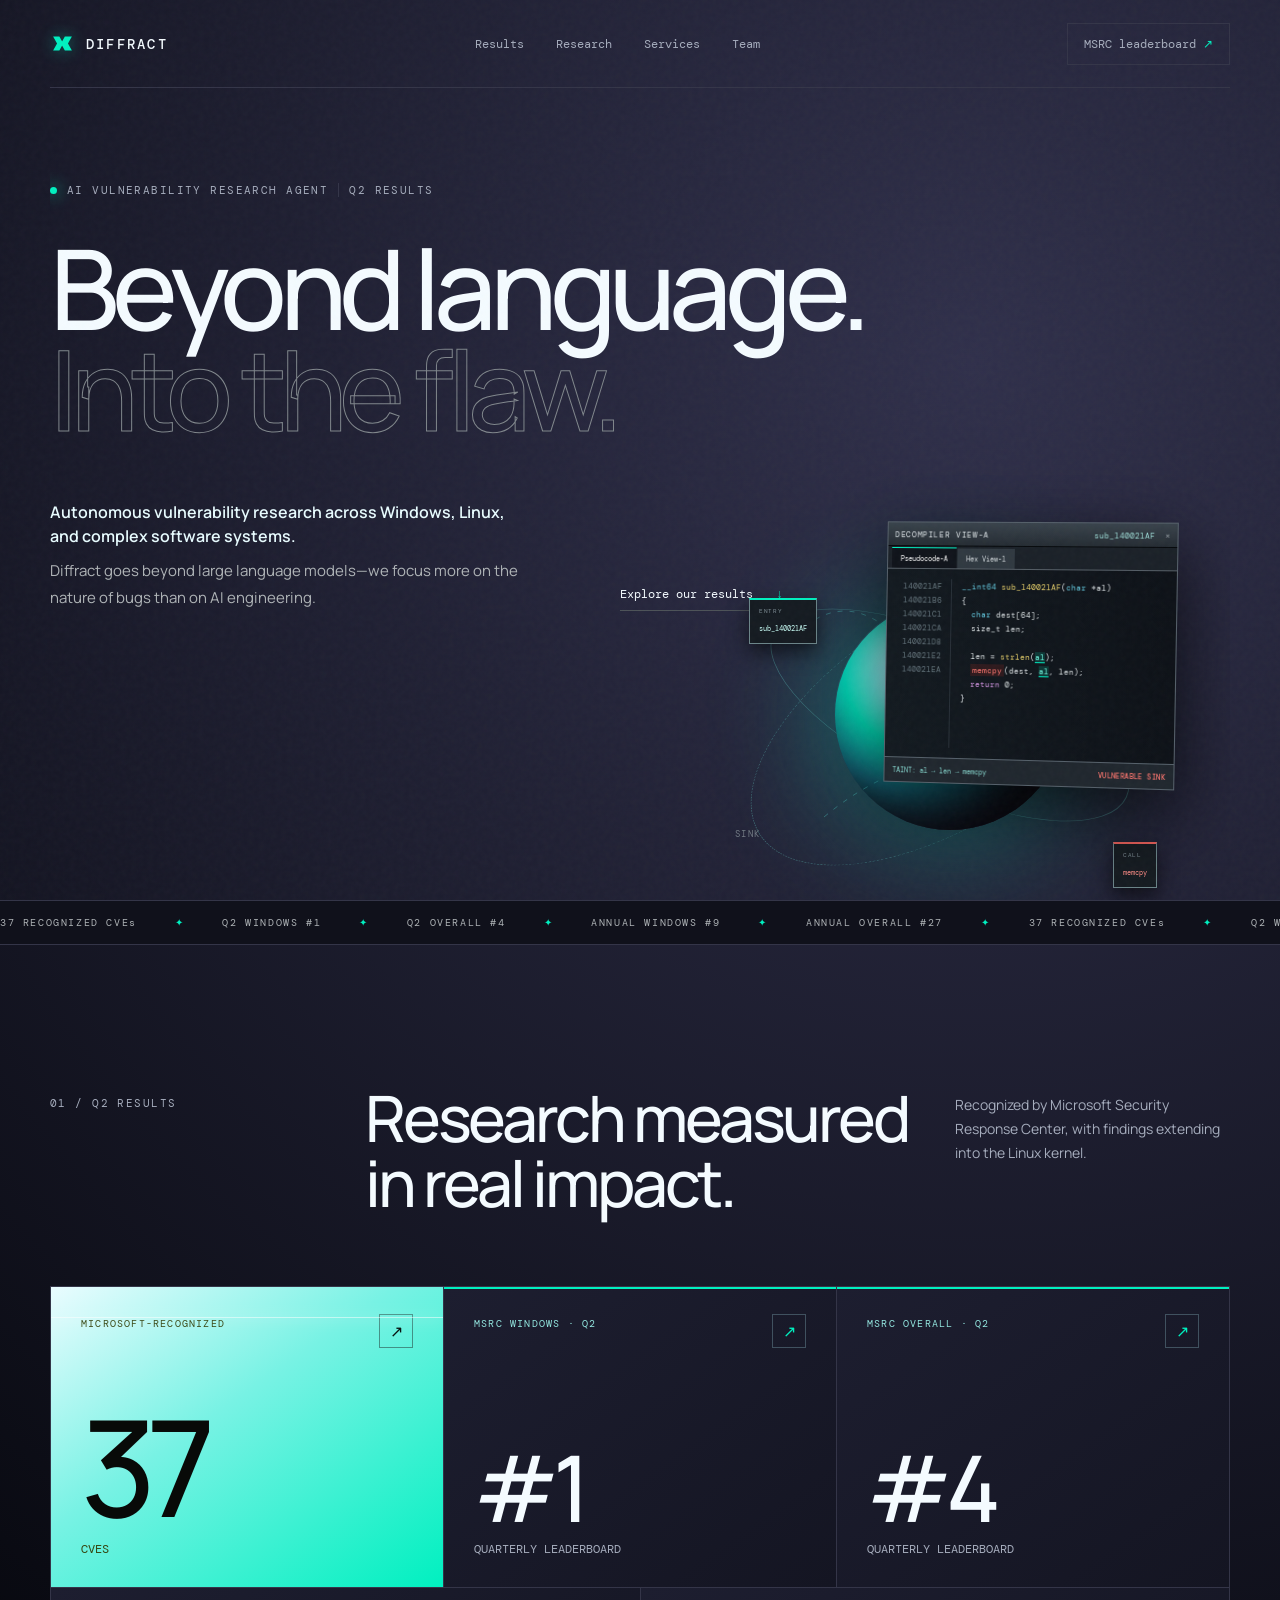
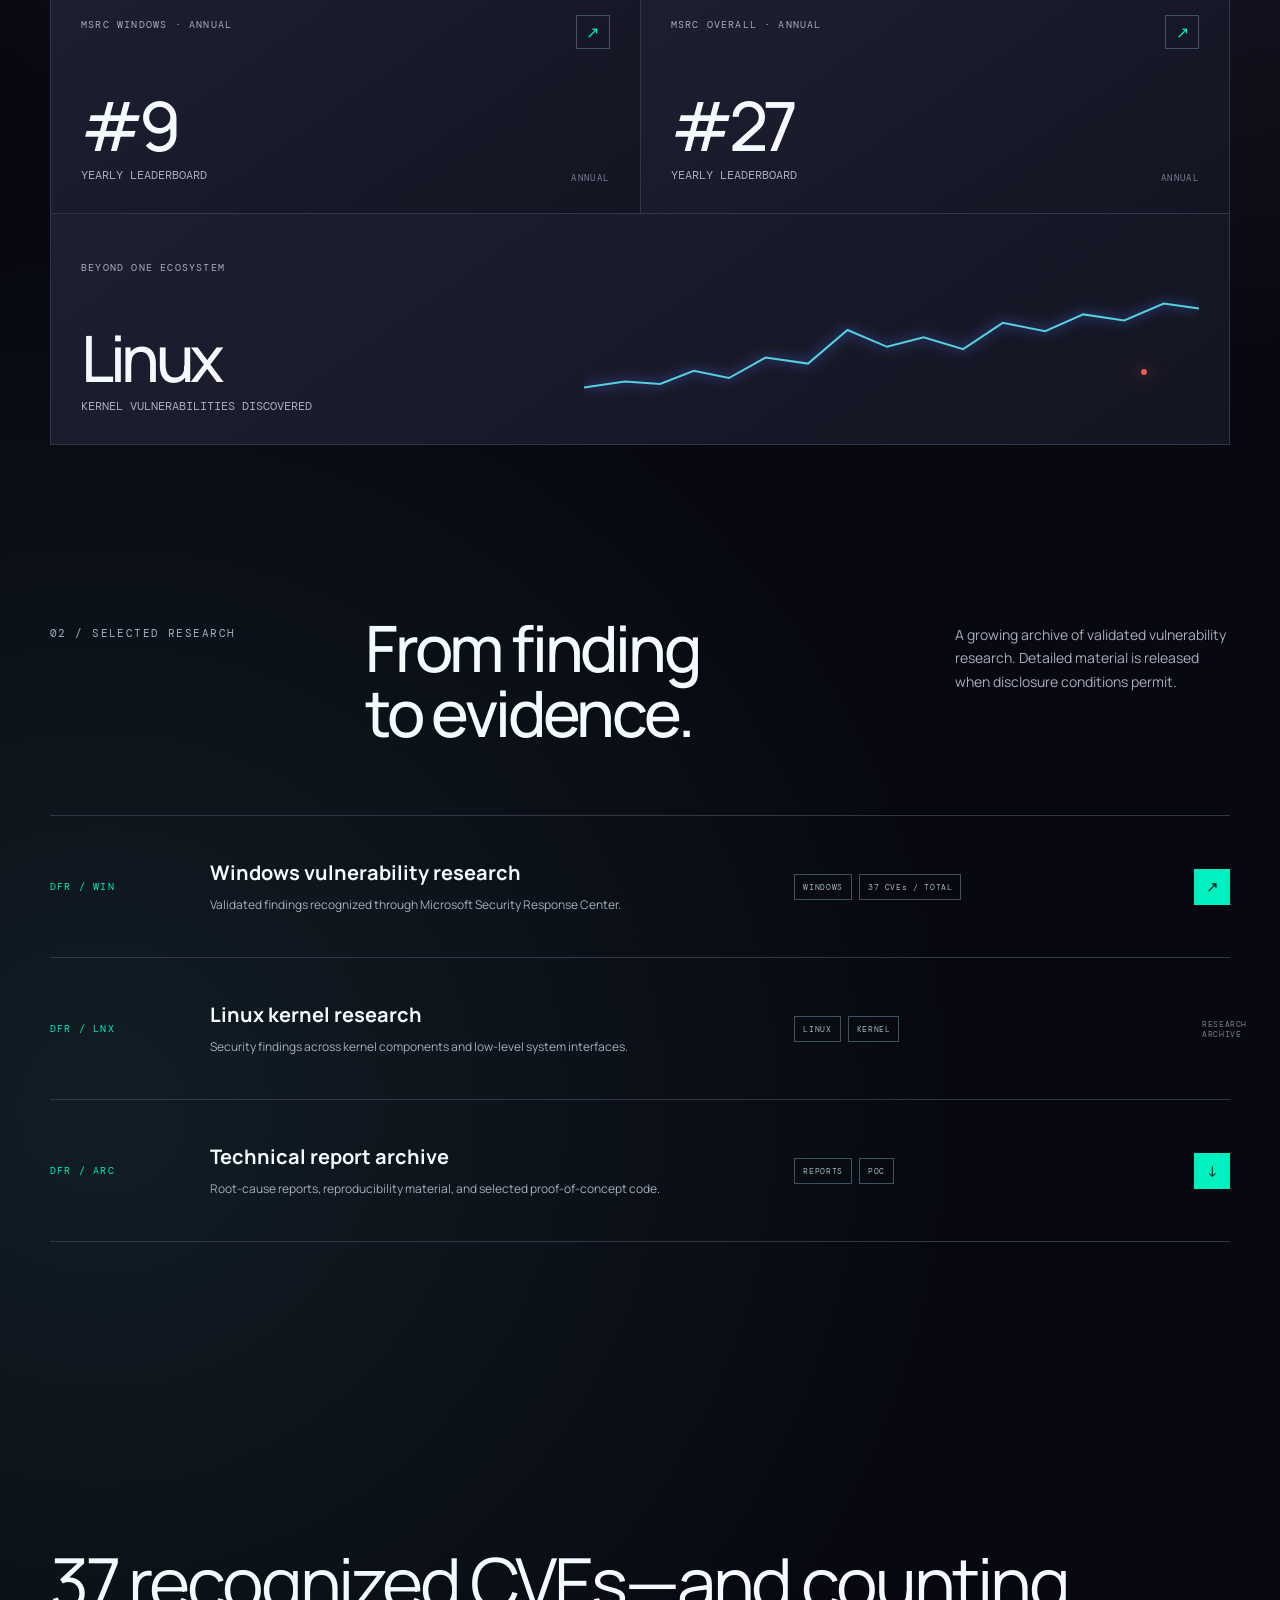
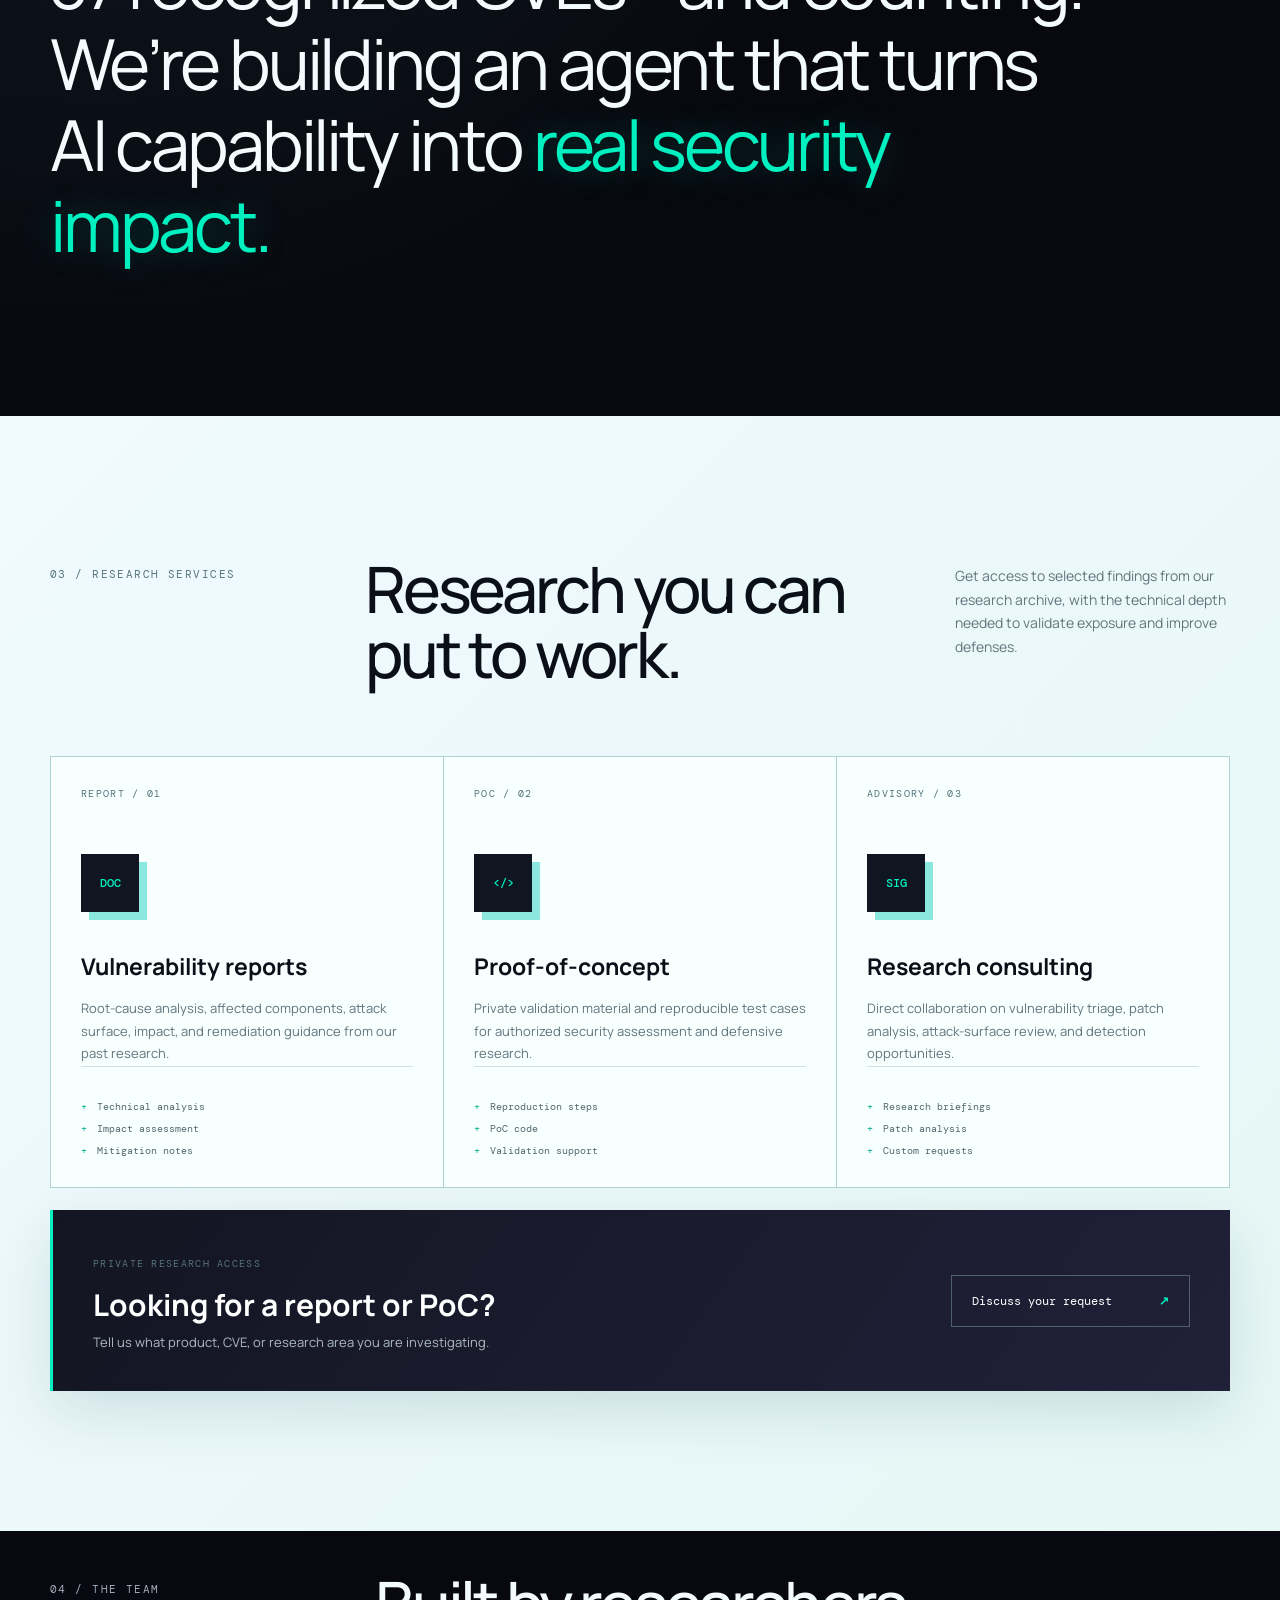
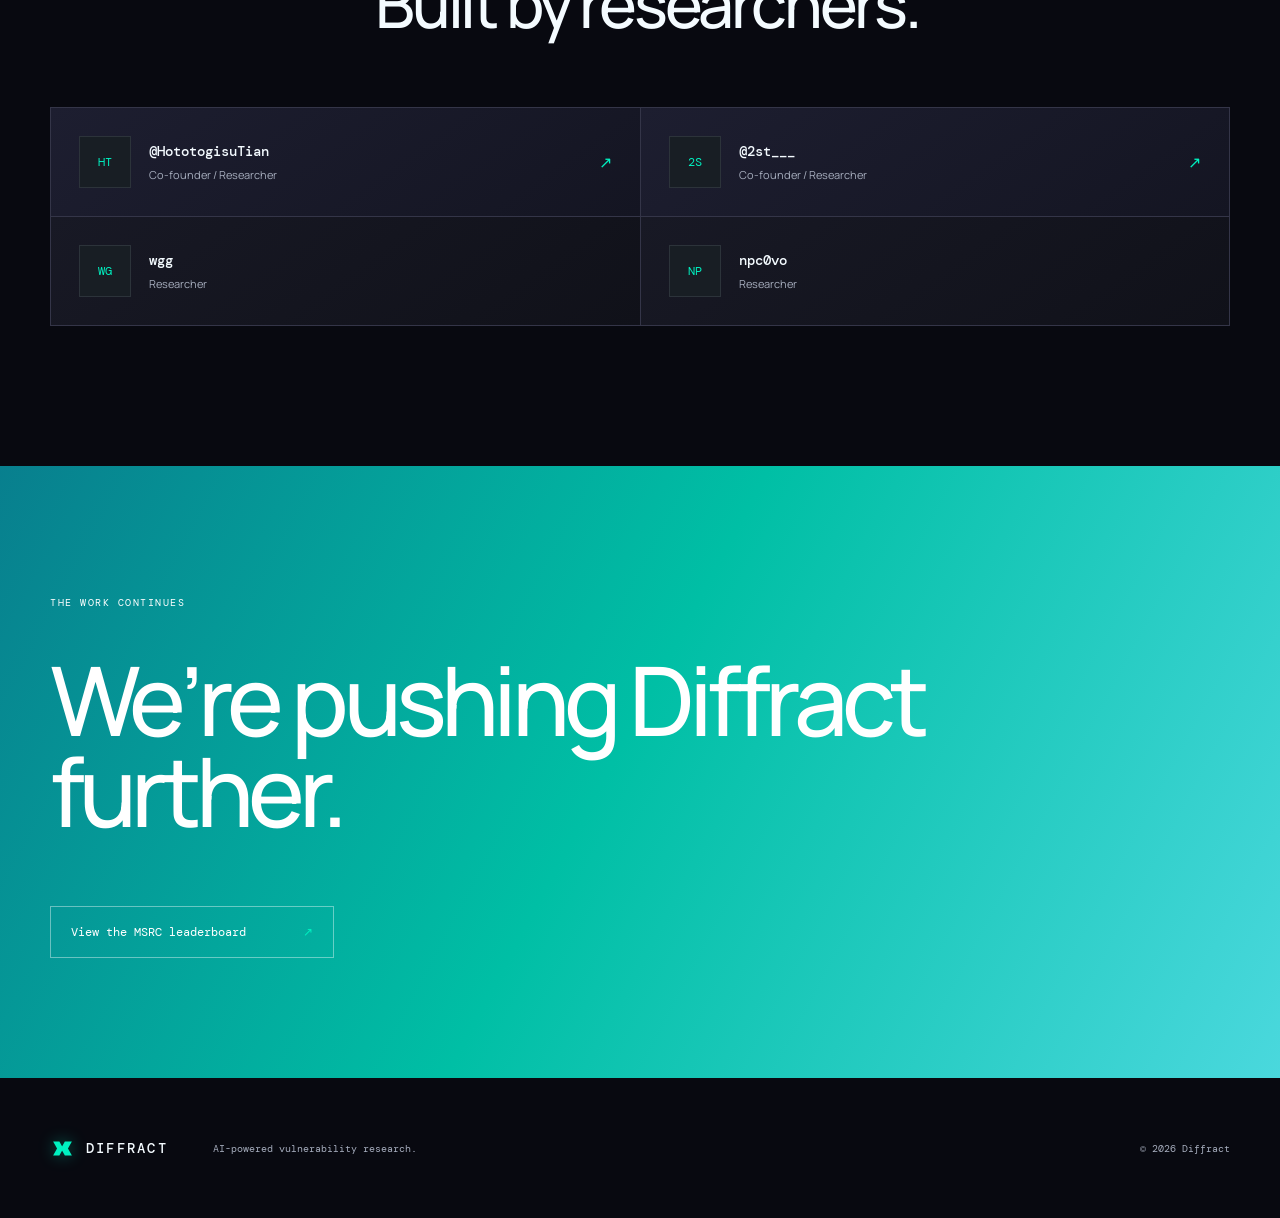
==== index.html @ 8ffcfa8d "Launch Diffract website" ====
<!doctype html>
<html lang="en">
  <head>
    <meta charset="UTF-8" />
    <meta name="viewport" content="width=device-width, initial-scale=1.0" />
    <meta name="description" content="Diffract is an AI vulnerability research agent built to understand vulnerabilities beyond the limits of LLMs." />
    <meta name="theme-color" content="#07090c" />
    <meta property="og:title" content="Diffract — AI Vulnerability Research Agent" />
    <meta property="og:description" content="37 Microsoft-recognized CVEs. #1 on the MSRC Windows Q2 leaderboard. Proven vulnerability research, powered by AI." />
    <title>Diffract — AI Vulnerability Research Agent</title>
    <link rel="preconnect" href="https://fonts.googleapis.com" />
    <link rel="preconnect" href="https://fonts.gstatic.com" crossorigin />
    <link href="https://fonts.googleapis.com/css2?family=DM+Mono:wght@300;400;500&family=Manrope:wght@400;500;600;700&display=swap" rel="stylesheet" />
    <link rel="stylesheet" href="styles.css" />
    <link rel="stylesheet" href="theme.css" />
    <link rel="stylesheet" href="visual-fix.css" />
  </head>
  <body>
    <div class="noise" aria-hidden="true"></div>
    <header class="nav shell">
      <a class="brand" href="#top" aria-label="Diffract home">
        <svg viewBox="0 0 32 32" aria-hidden="true"><path d="M4 7h8l5 9-5 9H4l5-9-5-9Zm15 0h9l-5 9 5 9h-9l-5-9 5-9Z"/></svg>
        <span>DIFFRACT</span>
      </a>
      <nav aria-label="Main navigation">
        <a href="#results">Results</a>
        <a href="#research">Research</a>
        <a href="#services">Services</a>
        <a href="#team">Team</a>
      </nav>
      <button class="menu-toggle" type="button" aria-label="Open navigation" aria-expanded="false"><span></span><span></span></button>
      <a class="nav-cta" href="https://msrc.microsoft.com/leaderboard" target="_blank" rel="noreferrer">MSRC leaderboard <span>↗</span></a>
    </header>

    <main id="top">
      <section class="hero shell">
        <div class="eyebrow reveal"><i></i> AI vulnerability research agent <span>Q2 RESULTS</span></div>
        <h1 class="reveal">Beyond language.<br /><em>Into the flaw.</em></h1>
        <div class="hero-bottom reveal">
          <p><b>Autonomous vulnerability research across Windows, Linux, and complex software systems.</b> Diffract goes beyond large language models—we focus more on the nature of bugs than on AI engineering.</p>
          <a class="text-link" href="#results">Explore our results <span>↓</span></a>
        </div>
        <div class="orb-wrap" aria-hidden="true">
          <div class="orbit orbit-a"></div><div class="orbit orbit-b"></div>
          <div class="orb"><div class="orb-core"></div></div>
          <div class="decompiler">
            <div class="decompiler-title"><span>DECOMPILER VIEW-A</span><b>sub_140021AF</b><i>×</i></div>
            <div class="decompiler-tabs"><span>Pseudocode-A</span><span>Hex View-1</span></div>
            <div class="decompiler-body">
              <div class="address-col">140021AF<br>140021B6<br>140021C1<br>140021CA<br>140021D8<br>140021E2<br>140021EA</div>
              <pre><span class="type">__int64</span> <span class="fn">sub_140021AF</span>(<span class="type">char</span> *a1)
{
  <span class="type">char</span> dest[64];
  size_t len;

  len = <span class="fn">strlen</span>(<mark>a1</mark>);
  <span class="danger">memcpy</span>(dest, <mark>a1</mark>, len);
  <span class="kw">return</span> 0;
}</pre>
            </div>
            <div class="decompiler-status"><span>TAINT: a1 → len → memcpy</span><b>VULNERABLE SINK</b></div>
          </div>
          <div class="graph-node graph-entry"><small>ENTRY</small><b>sub_140021AF</b></div>
          <div class="graph-node graph-sink"><small>CALL</small><b>memcpy</b></div>
          <svg class="flow-map" viewBox="0 0 470 470"><path d="M72 162C140 92 181 155 235 210S340 296 409 229"/><path d="M109 337C174 283 198 301 235 240"/></svg>
          <span class="orbit-label label-a">SOURCE</span><span class="orbit-label label-b">SINK</span>
        </div>
      </section>

      <section class="ticker" aria-label="Highlights">
        <div class="ticker-track">
          <span>37 RECOGNIZED CVEs</span><i>✦</i><span>Q2 WINDOWS #1</span><i>✦</i><span>Q2 OVERALL #4</span><i>✦</i><span>ANNUAL WINDOWS #9</span><i>✦</i><span>ANNUAL OVERALL #27</span><i>✦</i>
          <span>37 RECOGNIZED CVEs</span><i>✦</i><span>Q2 WINDOWS #1</span><i>✦</i><span>Q2 OVERALL #4</span><i>✦</i><span>ANNUAL WINDOWS #9</span><i>✦</i><span>ANNUAL OVERALL #27</span><i>✦</i>
        </div>
      </section>

      <section class="results shell" id="results">
        <div class="section-head reveal">
          <p class="kicker">01 / Q2 RESULTS</p>
          <h2>Research measured<br />in real impact.</h2>
          <p>Recognized by Microsoft Security Response Center, with findings extending into the Linux kernel.</p>
        </div>
        <div class="stat-grid">
          <article class="stat stat-primary reveal">
            <span class="stat-label">Microsoft-recognized</span>
            <strong data-count="37">37</strong>
            <p>CVEs</p>
            <a class="arrow stat-link" href="https://msrc.microsoft.com/leaderboard" target="_blank" rel="noreferrer" aria-label="View the MSRC Researcher Leaderboard">↗</a>
            <div class="scanline"></div>
          </article>
          <article class="stat stat-q2 reveal">
            <span class="stat-label">MSRC Windows · Q2</span>
            <strong>#1</strong>
            <p>Quarterly leaderboard</p>
            <a class="arrow" href="https://www.microsoft.com/en-us/msrc/blog/2026/07/congratulations-to-the-top-msrc-2026-q2-security-researchers" target="_blank" rel="noreferrer" aria-label="View the official MSRC 2026 Q2 researcher announcement">↗</a>
          </article>
          <article class="stat stat-q2 reveal">
            <span class="stat-label">MSRC overall · Q2</span>
            <strong>#4</strong>
            <p>Quarterly leaderboard</p>
            <a class="arrow" href="https://www.microsoft.com/en-us/msrc/blog/2026/07/congratulations-to-the-top-msrc-2026-q2-security-researchers" target="_blank" rel="noreferrer" aria-label="View the official MSRC 2026 Q2 researcher announcement">↗</a>
          </article>
          <article class="stat stat-annual reveal">
            <span class="stat-label">MSRC Windows · Annual</span>
            <strong>#9</strong>
            <p>Yearly leaderboard</p>
            <a class="arrow" href="https://www.microsoft.com/en-us/msrc/blog/2026/07/congratulations-to-the-msrc-2026-most-valuable-security-researchers1" target="_blank" rel="noreferrer" aria-label="View the official MSRC 2026 MVR announcement">↗</a>
          </article>
          <article class="stat stat-annual reveal">
            <span class="stat-label">MSRC overall · Annual</span>
            <strong>#27</strong>
            <p>Yearly leaderboard</p>
            <a class="arrow" href="https://www.microsoft.com/en-us/msrc/blog/2026/07/congratulations-to-the-msrc-2026-most-valuable-security-researchers1" target="_blank" rel="noreferrer" aria-label="View the official MSRC 2026 MVR announcement">↗</a>
          </article>
          <article class="stat stat-wide reveal">
            <div><span class="stat-label">Beyond one ecosystem</span><strong>Linux</strong><p>Kernel vulnerabilities discovered</p></div>
            <svg viewBox="0 0 420 100" preserveAspectRatio="none" aria-hidden="true"><path d="M0 78L28 73L52 75L75 64L99 70L124 53L153 58L180 30L207 44L232 36L259 46L286 24L315 31L341 17L369 22L396 8L420 12"/></svg>
          </article>
        </div>
      </section>

      <section class="research shell" id="research">
        <div class="section-head reveal">
          <p class="kicker">02 / SELECTED RESEARCH</p>
          <h2>From finding<br />to evidence.</h2>
          <p>A growing archive of validated vulnerability research. Detailed material is released when disclosure conditions permit.</p>
        </div>
        <div class="research-list">
          <article class="research-row reveal"><span class="research-id">DFR / WIN</span><div><h3>Windows vulnerability research</h3><p>Validated findings recognized through Microsoft Security Response Center.</p></div><div class="tags"><span>WINDOWS</span><span>37 CVEs / TOTAL</span></div><a href="https://msrc.microsoft.com/leaderboard" target="_blank" rel="noreferrer" aria-label="View MSRC leaderboard">↗</a></article>
          <article class="research-row reveal"><span class="research-id">DFR / LNX</span><div><h3>Linux kernel research</h3><p>Security findings across kernel components and low-level system interfaces.</p></div><div class="tags"><span>LINUX</span><span>KERNEL</span></div><span class="status">RESEARCH ARCHIVE</span></article>
          <article class="research-row reveal"><span class="research-id">DFR / ARC</span><div><h3>Technical report archive</h3><p>Root-cause reports, reproducibility material, and selected proof-of-concept code.</p></div><div class="tags"><span>REPORTS</span><span>POC</span></div><a href="#services" aria-label="Explore research services">↓</a></article>
        </div>
      </section>

      <section class="manifesto shell reveal">
        <p>37 recognized CVEs—and counting. We’re building an agent that turns AI capability into <em>real security impact.</em></p>
      </section>

      <section class="services" id="services">
        <div class="shell">
          <div class="section-head reveal">
            <p class="kicker">03 / RESEARCH SERVICES</p>
            <h2>Research you can<br />put to work.</h2>
            <p>Get access to selected findings from our research archive, with the technical depth needed to validate exposure and improve defenses.</p>
          </div>
          <div class="service-grid">
            <article class="service-card reveal"><span>REPORT / 01</span><div class="service-icon">DOC</div><h3>Vulnerability reports</h3><p>Root-cause analysis, affected components, attack surface, impact, and remediation guidance from our past research.</p><ul><li>Technical analysis</li><li>Impact assessment</li><li>Mitigation notes</li></ul></article>
            <article class="service-card reveal"><span>POC / 02</span><div class="service-icon">&lt;/&gt;</div><h3>Proof-of-concept</h3><p>Private validation material and reproducible test cases for authorized security assessment and defensive research.</p><ul><li>Reproduction steps</li><li>PoC code</li><li>Validation support</li></ul></article>
            <article class="service-card reveal"><span>ADVISORY / 03</span><div class="service-icon">SIG</div><h3>Research consulting</h3><p>Direct collaboration on vulnerability triage, patch analysis, attack-surface review, and detection opportunities.</p><ul><li>Research briefings</li><li>Patch analysis</li><li>Custom requests</li></ul></article>
          </div>
          <div class="service-cta reveal">
            <div><span>PRIVATE RESEARCH ACCESS</span><h3>Looking for a report or PoC?</h3><p>Tell us what product, CVE, or research area you are investigating.</p></div>
            <a href="mailto:yun-peng.tian@connect.polyu.hk?subject=Diffract%20Research%20Service%20Inquiry">Discuss your request <b>↗</b></a>
          </div>
        </div>
      </section>

      <section class="team shell" id="team">
        <div class="section-head reveal"><p class="kicker">04 / THE TEAM</p><h2>Built by researchers.</h2></div>
        <div class="people">
          <a class="person reveal" href="https://x.com/HototogisuTian" target="_blank" rel="noreferrer"><span class="avatar">HT</span><span><b>@HototogisuTian</b><small>Co-founder / Researcher</small></span><i>↗</i></a>
          <a class="person reveal" href="https://x.com/2st___" target="_blank" rel="noreferrer"><span class="avatar">2S</span><span><b>@2st___</b><small>Co-founder / Researcher</small></span><i>↗</i></a>
          <div class="person researcher reveal"><span class="avatar">WG</span><span><b>wgg</b><small>Researcher</small></span></div>
          <div class="person researcher reveal"><span class="avatar">NP</span><span><b>npc0vo</b><small>Researcher</small></span></div>
        </div>
      </section>

      <section class="closing">
        <div class="shell reveal">
          <p>THE WORK CONTINUES</p>
          <h2>We’re pushing Diffract<br />further.</h2>
          <a href="https://msrc.microsoft.com/leaderboard" target="_blank" rel="noreferrer">View the MSRC leaderboard <span>↗</span></a>
        </div>
      </section>
    </main>

    <footer class="shell"><a class="brand" href="#top"><svg viewBox="0 0 32 32"><path d="M4 7h8l5 9-5 9H4l5-9-5-9Zm15 0h9l-5 9 5 9h-9l-5-9 5-9Z"/></svg><span>DIFFRACT</span></a><p>AI-powered vulnerability research.</p><small>© <span id="year"></span> Diffract</small></footer>
    <script src="script.js"></script>
  </body>
</html>
---- styles.css ----
:root{--bg:#07090c;--panel:#0d1014;--text:#f2f4ef;--muted:#899099;--line:#242a30;--acid:#c8ff38;--blue:#4d7cff;--mono:"DM Mono",monospace;--sans:"Manrope",sans-serif}*{box-sizing:border-box}html{scroll-behavior:smooth}body{margin:0;background:var(--bg);color:var(--text);font-family:var(--sans);overflow-x:hidden}.noise{position:fixed;inset:0;pointer-events:none;z-index:20;opacity:.035;background-image:url("data:image/svg+xml,%3Csvg viewBox='0 0 180 180' xmlns='http://www.w3.org/2000/svg'%3E%3Cfilter id='n'%3E%3CfeTurbulence type='fractalNoise' baseFrequency='.9' numOctaves='3' stitchTiles='stitch'/%3E%3C/filter%3E%3Crect width='100%25' height='100%25' filter='url(%23n)' opacity='.8'/%3E%3C/svg%3E")}.shell{width:min(1180px,calc(100% - 48px));margin:auto}.nav{height:88px;display:flex;align-items:center;justify-content:space-between;border-bottom:1px solid var(--line);position:relative;z-index:10}.brand{display:flex;gap:11px;align-items:center;color:var(--text);text-decoration:none;font:500 14px var(--mono);letter-spacing:.16em}.brand svg{width:25px;fill:var(--acid)}nav{display:flex;gap:32px}nav a,.nav-cta{color:var(--muted);font:400 12px var(--mono);text-decoration:none;transition:.25s}nav a:hover,.nav-cta:hover{color:var(--text)}.nav-cta{border:1px solid var(--line);padding:12px 16px}.nav-cta span{color:var(--acid)}.hero{min-height:700px;height:calc(100vh - 88px);max-height:900px;position:relative;padding-top:95px;overflow:hidden}.eyebrow,.kicker{font:400 11px var(--mono);letter-spacing:.13em;color:var(--muted);text-transform:uppercase}.eyebrow{display:flex;align-items:center;gap:10px}.eyebrow i{width:7px;height:7px;border-radius:50%;background:var(--acid);box-shadow:0 0 16px var(--acid)}.eyebrow span{border-left:1px solid var(--line);padding-left:10px}.hero h1{font-size:clamp(64px,8.7vw,132px);line-height:.91;letter-spacing:-.065em;margin:40px 0 60px;max-width:1000px;font-weight:500;position:relative;z-index:2}.hero h1 em{font-style:normal;color:transparent;-webkit-text-stroke:1px #80878c}.hero-bottom{display:flex;gap:100px;align-items:end;position:relative;z-index:2}.hero-bottom p{max-width:470px;margin:0;color:#afb4b7;line-height:1.75;font-size:15px}.text-link{color:var(--text);text-decoration:none;font:400 12px var(--mono);border-bottom:1px solid #4d5358;padding-bottom:8px}.text-link span{color:var(--acid);margin-left:16px}.orb-wrap{position:absolute;width:470px;height:470px;right:-20px;bottom:-110px}.orb{position:absolute;width:230px;height:230px;border-radius:50%;left:120px;top:120px;background:radial-gradient(circle at 38% 35%,#b9c7ff 0,#496aff 16%,#18265a 42%,#090c13 70%);box-shadow:inset -30px -20px 60px #050609,0 0 75px #294dcc55}.orb:after{content:"";position:absolute;inset:-1px;border-radius:50%;background:linear-gradient(130deg,#ffffff88,transparent 25%);mix-blend-mode:overlay}.orb-core{position:absolute;width:7px;height:7px;border-radius:50%;background:var(--acid);top:51%;left:48%;box-shadow:0 0 16px var(--acid)}.orbit{position:absolute;inset:40px;border:1px solid #53607055;border-radius:50%;transform:rotate(25deg) scaleY(.38)}.orbit-b{inset:10px;transform:rotate(-32deg) scaleY(.48);border-style:dashed}.orbit-label{position:absolute;font:9px var(--mono);letter-spacing:.15em;color:#727a84}.label-a{top:75px;right:40px}.label-b{bottom:110px;left:20px}.ticker{border-block:1px solid var(--line);overflow:hidden;background:#0a0d10}.ticker-track{display:flex;width:max-content;align-items:center;gap:38px;padding:15px 0;animation:tick 25s linear infinite;font:400 10px var(--mono);letter-spacing:.16em;color:#adb2b5}.ticker i{color:var(--acid);font-style:normal}@keyframes tick{to{transform:translateX(-50%)}}.results{padding:140px 0}.section-head{display:grid;grid-template-columns:1fr 2fr 1fr;gap:40px;align-items:start;margin-bottom:70px}.section-head h2{font-size:clamp(38px,5vw,66px);line-height:1.02;letter-spacing:-.05em;margin:0;font-weight:500}.section-head>p:last-child{color:var(--muted);line-height:1.7;margin:8px 0;font-size:14px}.stat-grid{display:grid;grid-template-columns:1.35fr 1fr 1fr;gap:1px;background:var(--line);border:1px solid var(--line)}.stat{min-height:300px;background:var(--panel);padding:30px;display:flex;flex-direction:column;position:relative;overflow:hidden}.stat-label{font:400 10px var(--mono);letter-spacing:.12em;color:var(--muted);text-transform:uppercase}.stat strong{font-size:92px;letter-spacing:-.07em;line-height:1;margin:auto 0 0;font-weight:500}.stat p{font:400 12px var(--mono);color:var(--muted);margin:8px 0 0;text-transform:uppercase}.stat-primary{background:var(--acid);color:#080a08}.stat-primary .stat-label,.stat-primary p{color:#354611}.stat-primary strong{font-size:134px}.scanline{position:absolute;left:0;right:0;height:1px;background:#fff8;box-shadow:0 0 14px #fff;animation:scan 4s ease-in-out infinite}@keyframes scan{0%,100%{top:15%;opacity:0}50%{top:85%;opacity:.5}}.arrow{position:absolute;right:30px;top:27px;color:var(--acid)}.stat-wide{grid-column:1/-1;min-height:230px;display:flex;flex-direction:row;align-items:end}.stat-wide strong{display:block;font-size:64px;margin:50px 0 0}.stat-wide svg{width:55%;height:120px;margin-left:auto}.stat-wide path{fill:none;stroke:var(--blue);stroke-width:2;vector-effect:non-scaling-stroke;filter:drop-shadow(0 0 5px #4d7cff)}.approach{background:#eff1eb;color:#0a0c0e;padding:140px 0}.approach .kicker{color:#6d736d}.principles{margin-left:calc(33.333% + 14px);border-top:1px solid #c8ccc5}.principle{display:grid;grid-template-columns:70px 1fr;gap:25px;padding:38px 0;border-bottom:1px solid #c8ccc5}.principle>span{font:400 11px var(--mono);color:#7b827a}.principle h3{margin:0 0 12px;font-size:22px}.principle p{margin:0;color:#656c65;line-height:1.7;max-width:580px;font-size:14px}.manifesto{padding:150px 0}.manifesto p{max-width:1050px;font-size:clamp(38px,5.5vw,74px);line-height:1.15;letter-spacing:-.045em;margin:0}.manifesto em{font-style:normal;color:var(--acid)}.team{padding:40px 0 140px}.team .section-head{grid-template-columns:1fr 3fr}.people{display:grid;grid-template-columns:1fr 1fr;gap:1px;background:var(--line);border:1px solid var(--line)}.person{background:var(--panel);padding:28px;display:flex;align-items:center;color:var(--text);text-decoration:none;transition:.25s}.person:hover{background:#13181d}.avatar{width:52px;height:52px;background:#181e24;border:1px solid #2c333a;display:grid;place-items:center;font:400 12px var(--mono);color:var(--acid);margin-right:18px}.person b{display:block;font:500 14px var(--mono)}.person small{display:block;color:var(--muted);margin-top:7px;font-size:11px}.person i{margin-left:auto;color:var(--acid);font-style:normal}.closing{background:var(--blue);padding:120px 0;color:white}.closing p{font:400 10px var(--mono);letter-spacing:.15em}.closing h2{font-size:clamp(52px,7.5vw,104px);letter-spacing:-.06em;line-height:.95;font-weight:500;margin:45px 0 70px}.closing a{display:inline-block;color:white;text-decoration:none;border:1px solid #ffffff66;padding:17px 20px;font:400 12px var(--mono)}.closing a span{margin-left:50px;color:var(--acid)}footer{height:140px;display:flex;align-items:center;gap:45px}footer p,footer small{font:400 10px var(--mono);color:var(--muted)}footer small{margin-left:auto}.reveal{opacity:0;transform:translateY(18px);transition:opacity .7s ease,transform .7s ease}.reveal.visible{opacity:1;transform:none}
@media(max-width:800px){.shell{width:min(100% - 32px,1180px)}nav{display:none}.nav-cta{font-size:0}.nav-cta span{font-size:16px}.hero{padding-top:70px;min-height:720px}.hero h1{font-size:clamp(57px,17vw,86px);margin-top:35px}.hero-bottom{display:block}.hero-bottom p{max-width:90%}.text-link{display:inline-block;margin-top:28px}.orb-wrap{width:340px;height:340px;right:-100px;bottom:-55px}.orb{width:170px;height:170px;left:85px;top:85px}.section-head{display:block}.section-head h2{margin:22px 0}.stat-grid{grid-template-columns:1fr 1fr}.stat-primary{grid-column:1/-1}.stat{min-height:230px}.stat strong{font-size:65px}.stat-primary strong{font-size:105px}.stat-wide{grid-column:1/-1}.stat-wide svg{display:none}.results,.approach,.manifesto{padding:95px 0}.principles{margin-left:0}.people{grid-template-columns:1fr}.team{padding-bottom:95px}.closing{padding:90px 0}footer p{display:none}}@media(prefers-reduced-motion:reduce){html{scroll-behavior:auto}.ticker-track,.scanline{animation:none}.reveal{opacity:1;transform:none}}
---- theme.css ----
/* Brighter visual theme and research services */
:root{--bg:#080910;--panel:#141522;--text:#f4fbff;--muted:#a6adbd;--line:#343548;--acid:#00f0c0;--blue:#58cfe1}
body{background:radial-gradient(circle at 76% 6%,#30304b 0,transparent 28%),radial-gradient(circle at 8% 45%,#111d25 0,transparent 24%),var(--bg)}
.ticker{background:#10111b}.stat,.person{background:linear-gradient(145deg,#1d1e30,var(--panel))}.stat-primary{background:linear-gradient(145deg,#eafcff 0,#78f2e4 42%,var(--acid) 100%)}.person:hover{background:#202a39}.orb{background:radial-gradient(circle at 36% 32%,#f5fdff 0,#9df8ff 15%,#00e7c0 34%,#147e94 54%,#171828 75%);box-shadow:inset -30px -20px 60px #080910,0 0 125px #00e5c477}.orb-core{background:#f2ffff;box-shadow:0 0 18px #00f0c0}.orbit{border-color:#74e8dd55}.closing{background:linear-gradient(118deg,#087f8e 0,#00bfa5 48%,#4ad8dd 100%)}
.person.researcher{background:linear-gradient(145deg,#181925,#101119)}.person.researcher:hover{background:linear-gradient(145deg,#181925,#101119)}
.stat-wide:after{content:"";position:absolute;width:6px;height:6px;border-radius:50%;right:7%;bottom:30%;background:#e45e58;box-shadow:0 0 18px #e45e58}.manifesto em{color:#00f0c0;text-shadow:0 0 35px #00d8b544}.brand svg{filter:drop-shadow(0 0 8px #00e8bd66)}
.stat .arrow{text-decoration:none;width:34px;height:34px;display:grid;place-items:center;border:1px solid #40515f;transition:background .2s,color .2s,border-color .2s}.stat .arrow:hover{background:var(--acid);color:#07110f;border-color:var(--acid)}.stat-primary .stat-link{color:#07110f;border-color:#243f3a88}.stat-primary .stat-link:hover{background:#07110f;color:var(--acid);border-color:#07110f}
.services{padding:140px 0;background:linear-gradient(135deg,#f0faff,#e6f7f5);color:#0b1018}.services .kicker{color:#56747b}.services .section-head>p:last-child{color:#61757d}.service-grid{display:grid;grid-template-columns:repeat(3,1fr);gap:1px;background:#afd4d3;border:1px solid #afd4d3}.service-card{background:#f7ffff;padding:30px;min-height:430px;display:flex;flex-direction:column}.service-card>span,.service-cta span{font:400 10px var(--mono);letter-spacing:.13em;color:#55747a}.service-icon{width:58px;height:58px;display:grid;place-items:center;margin:54px 0 38px;background:#101522;color:var(--acid);font:500 12px var(--mono);box-shadow:8px 8px 0 #8ce8df}.service-card h3{font-size:23px;margin:0 0 15px}.service-card p{font-size:13px;line-height:1.7;color:#60747b;margin:0}.service-card ul{list-style:none;padding:24px 0 0;margin:auto 0 0;border-top:1px solid #cfe2e3}.service-card li{font:400 10px var(--mono);color:#53686d;margin-top:9px}.service-card li:before{content:"+";color:#00a98d;margin-right:10px}.service-cta{margin-top:22px;background:linear-gradient(125deg,#141522,#202139);color:white;padding:40px;display:flex;align-items:center;justify-content:space-between;box-shadow:0 20px 60px #073b4822;border-left:3px solid var(--acid)}.service-cta h3{font-size:30px;margin:12px 0 8px}.service-cta p{color:#aebac3;margin:0;font-size:13px}.service-cta a{color:white;text-decoration:none;border:1px solid #506068;padding:17px 20px;font:400 12px var(--mono)}.service-cta a b{color:var(--acid);margin-left:40px}
@media(max-width:800px){.services{padding:95px 0}.service-grid{grid-template-columns:1fr}.service-card{min-height:360px}.service-cta{display:block}.service-cta a{display:inline-block;margin-top:28px}}

/* Product signal, ranking hierarchy and research archive */
.hero-bottom p b{display:block;color:#e8fcff;font-size:16px;line-height:1.55;margin-bottom:9px;font-weight:600}.flow-map{position:absolute;inset:0;width:100%;height:100%;overflow:visible}.flow-map path{fill:none;stroke:#55e8dd55;stroke-width:1;stroke-dasharray:5 7;animation:flow 10s linear infinite}.flow-map path+path{animation-direction:reverse}@keyframes flow{to{stroke-dashoffset:-120}}
.decompiler{position:absolute;z-index:4;width:292px;right:-3px;top:62px;background:#10141be8;border:1px solid #56616b;box-shadow:0 24px 70px #000b;font-family:Consolas,"DM Mono",monospace;backdrop-filter:blur(10px);transform:perspective(900px) rotateY(-5deg) rotateZ(1deg)}.decompiler-title{height:24px;display:flex;align-items:center;background:linear-gradient(#39434c,#252c33);border-bottom:1px solid #06090c;color:#e1e8eb;font-size:8px;padding:0 7px}.decompiler-title span{letter-spacing:.08em}.decompiler-title b{margin-left:auto;font-weight:400;color:#9fded8}.decompiler-title i{font-style:normal;margin-left:10px;color:#9ba3a8}.decompiler-tabs{height:23px;display:flex;align-items:end;gap:1px;background:#1b2128;padding-left:4px;border-bottom:1px solid #555e66}.decompiler-tabs span{font-size:7px;padding:6px 9px 5px;background:#303941;color:#d5dbde}.decompiler-tabs span:first-child{background:#10141b;color:#fff;border-top:1px solid var(--acid)}.decompiler-body{display:grid;grid-template-columns:58px 1fr;min-height:190px;padding:10px 8px;background:linear-gradient(90deg,#131a20,#0e1218);font-size:8px;line-height:1.75}.address-col{color:#63737b;text-align:right;padding-right:9px;border-right:1px solid #283038;user-select:none}.decompiler pre{margin:0;padding-left:10px;color:#e3e9eb;font:8px/1.75 Consolas,"DM Mono",monospace}.decompiler .type{color:#63c9df}.decompiler .fn{color:#e7d06b}.decompiler .kw{color:#d799e8}.decompiler mark{background:#00e6bd2b;color:#71f5dd;border-bottom:1px solid #00e6bd}.decompiler .danger{color:#ff7770;background:#6a211f55;padding:1px 2px}.decompiler-status{height:25px;display:flex;align-items:center;justify-content:space-between;padding:0 8px;background:#20272e;border-top:1px solid #56616b;font-size:7px;color:#88d8d0}.decompiler-status b{font-weight:500;color:#ff7770;letter-spacing:.06em}.graph-node{position:absolute;z-index:3;padding:7px 9px;background:#151b21;border:1px solid #6b8589;font-family:var(--mono);box-shadow:0 8px 20px #0009}.graph-node small{display:block;color:#809097;font-size:6px;letter-spacing:.12em}.graph-node b{font-size:7px;color:#c7fcf5;font-weight:400}.graph-entry{left:14px;top:130px;border-top:2px solid var(--acid)}.graph-sink{right:18px;bottom:72px;border-top:2px solid #ed615b}.graph-sink b{color:#ff8d87}
.stat-grid{grid-template-columns:repeat(6,1fr)}.stat-primary,.stat-q2{grid-column:span 2}.stat-annual{grid-column:span 3;min-height:225px}.stat-annual strong{font-size:68px}.stat-annual:before{content:"ANNUAL";position:absolute;right:30px;bottom:29px;font:400 9px var(--mono);letter-spacing:.15em;color:#738090}.stat-wide{grid-column:1/-1}.stat-q2{box-shadow:inset 0 2px 0 #00f0c0}.stat-q2 .stat-label{color:#93e6df}
.research{padding:30px 0 150px}.research-list{border-top:1px solid var(--line)}.research-row{display:grid;grid-template-columns:130px 1.5fr 1fr 36px;gap:30px;align-items:center;min-height:142px;border-bottom:1px solid var(--line);transition:background .25s,padding .25s}.research-row:hover{background:#111721;padding-inline:18px}.research-id{font:400 10px var(--mono);letter-spacing:.12em;color:#00f0c0}.research-row h3{font-size:20px;margin:0 0 9px}.research-row p{font-size:12px;line-height:1.6;color:var(--muted);margin:0}.research-row>a{width:36px;height:36px;display:grid;place-items:center;color:#07110f;background:var(--acid);text-decoration:none;font-size:15px}.tags{display:flex;gap:7px;flex-wrap:wrap}.tags span,.status{border:1px solid #3d5260;padding:7px 8px;font:400 8px var(--mono);letter-spacing:.08em;color:#9eb6bd}.status{border:0;text-align:right;color:#708089}
.menu-toggle{display:none;background:none;border:0;width:38px;height:38px;padding:10px;position:relative;z-index:31}.menu-toggle span{display:block;height:1px;background:var(--text);margin:6px 0;transition:transform .25s,opacity .25s}
@media(max-width:800px){.nav-cta{display:none}.menu-toggle{display:block}.nav nav{display:flex;position:fixed;inset:0;z-index:30;background:radial-gradient(circle at 70% 20%,#17383c,#080910 55%);flex-direction:column;align-items:flex-start;justify-content:center;padding:0 32px;gap:25px;opacity:0;visibility:hidden;transform:translateY(-12px);transition:.3s}.nav nav a{font-size:24px;color:#f2ffff;letter-spacing:-.02em}.menu-open .nav nav{opacity:1;visibility:visible;transform:none}.menu-open{overflow:hidden}.menu-open .menu-toggle span:first-child{transform:translateY(3.5px) rotate(45deg)}.menu-open .menu-toggle span:last-child{transform:translateY(-3.5px) rotate(-45deg)}.stat-grid{grid-template-columns:1fr 1fr}.stat-primary{grid-column:1/-1}.stat-q2,.stat-annual{grid-column:span 1}.stat-annual{min-height:205px}.stat-annual strong{font-size:56px}.research{padding:0 0 95px}.research-row{grid-template-columns:74px 1fr 30px;gap:16px;padding:24px 0}.research-row .tags{grid-column:2}.research-row>a,.research-row>.status{grid-column:3;grid-row:1/3}.status{writing-mode:vertical-rl;font-size:7px}.research-row:hover{padding-inline:10px}.decompiler{width:255px;right:38px;top:40px;transform:scale(.78) rotateZ(1deg);transform-origin:top right}.graph-node{transform:scale(.8)}.graph-sink{right:70px}}
---- visual-fix.css ----
/* Keep the complete analysis visual inside the hero viewport. */
@media (min-width: 801px) {
  .orb-wrap { right: 45px; bottom: -50px; }
  .decompiler { right: 10px; top: 42px; }
  .graph-entry { left: 34px; top: 118px; }
  .graph-sink { right: 28px; bottom: 62px; }
}

@media (max-width: 800px) {
  .orb-wrap { right: 0; bottom: -15px; }
  .decompiler {
    width: 245px;
    right: 76px;
    top: 42px;
    transform: scale(.56) rotateZ(1deg);
    transform-origin: top right;
  }
  .graph-entry { left: 42px; top: 122px; transform: scale(.7); }
  .graph-sink { right: 62px; bottom: 58px; transform: scale(.7); }
}
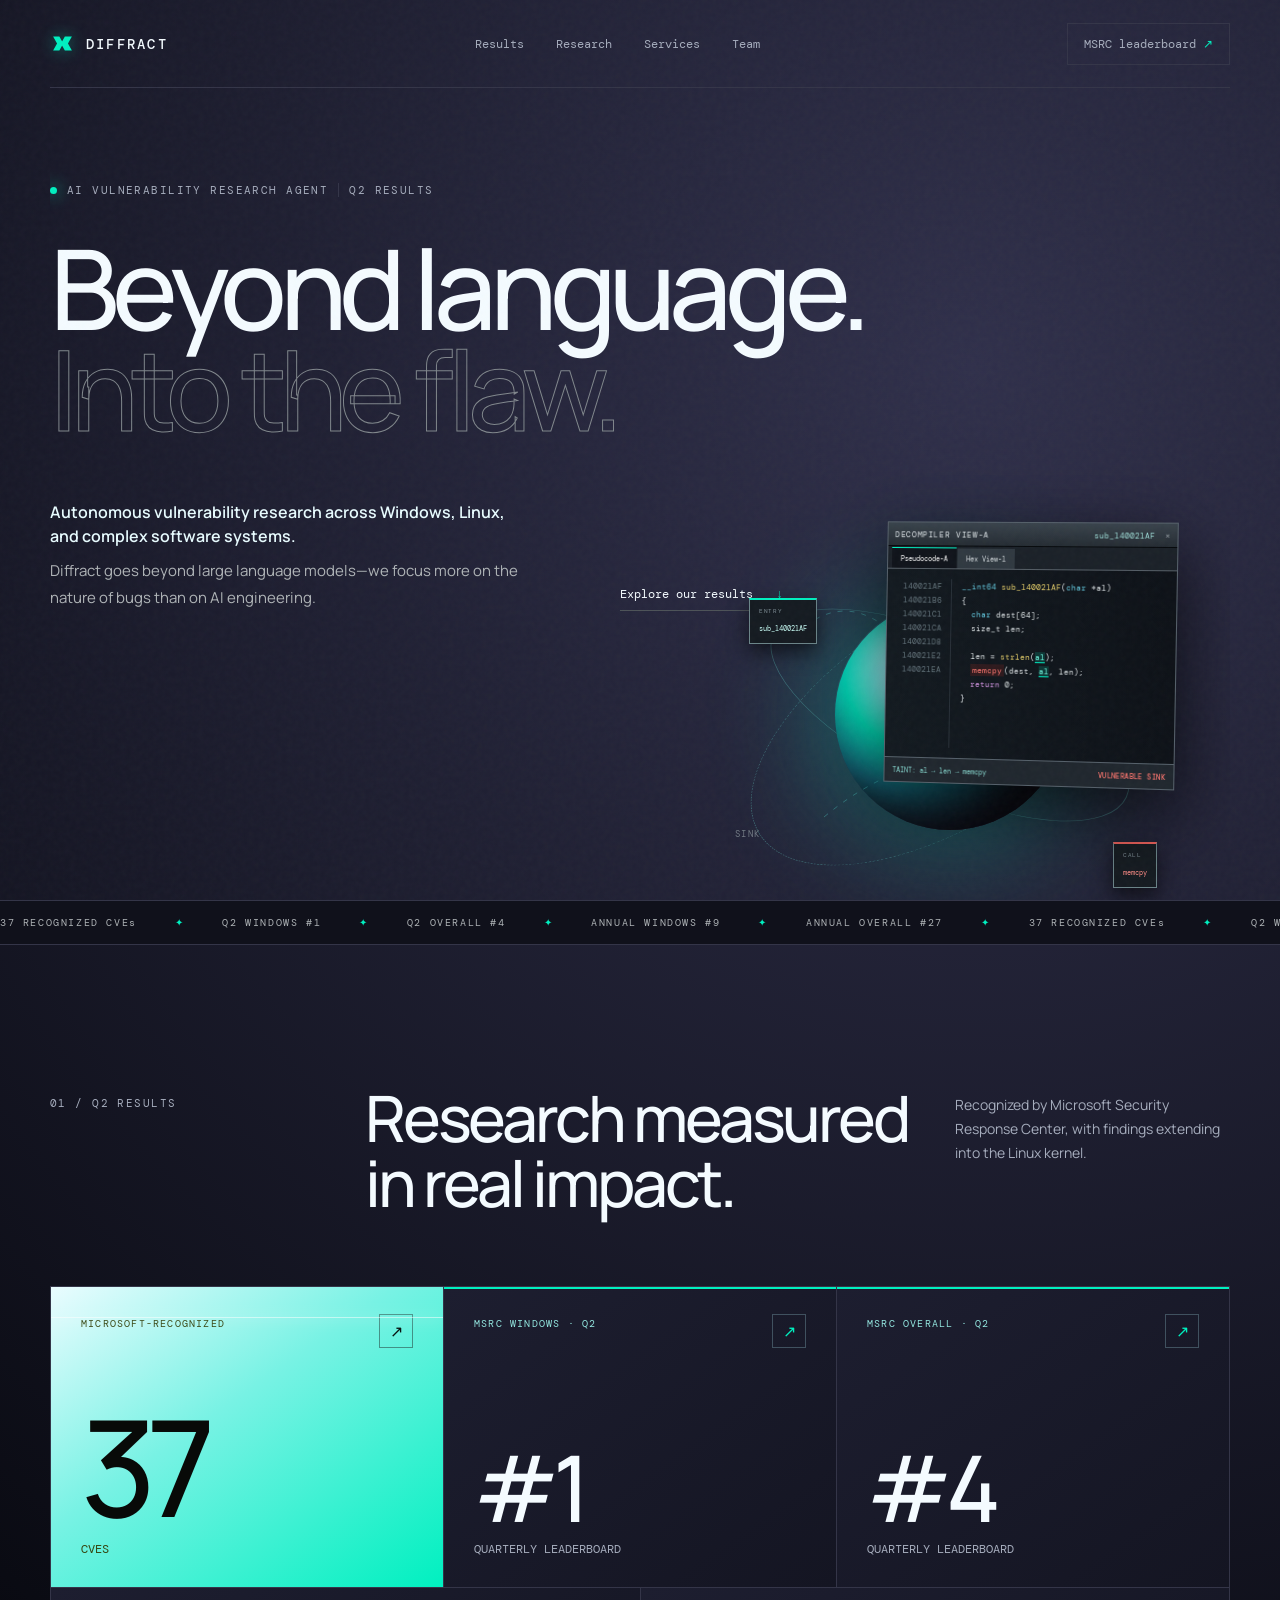
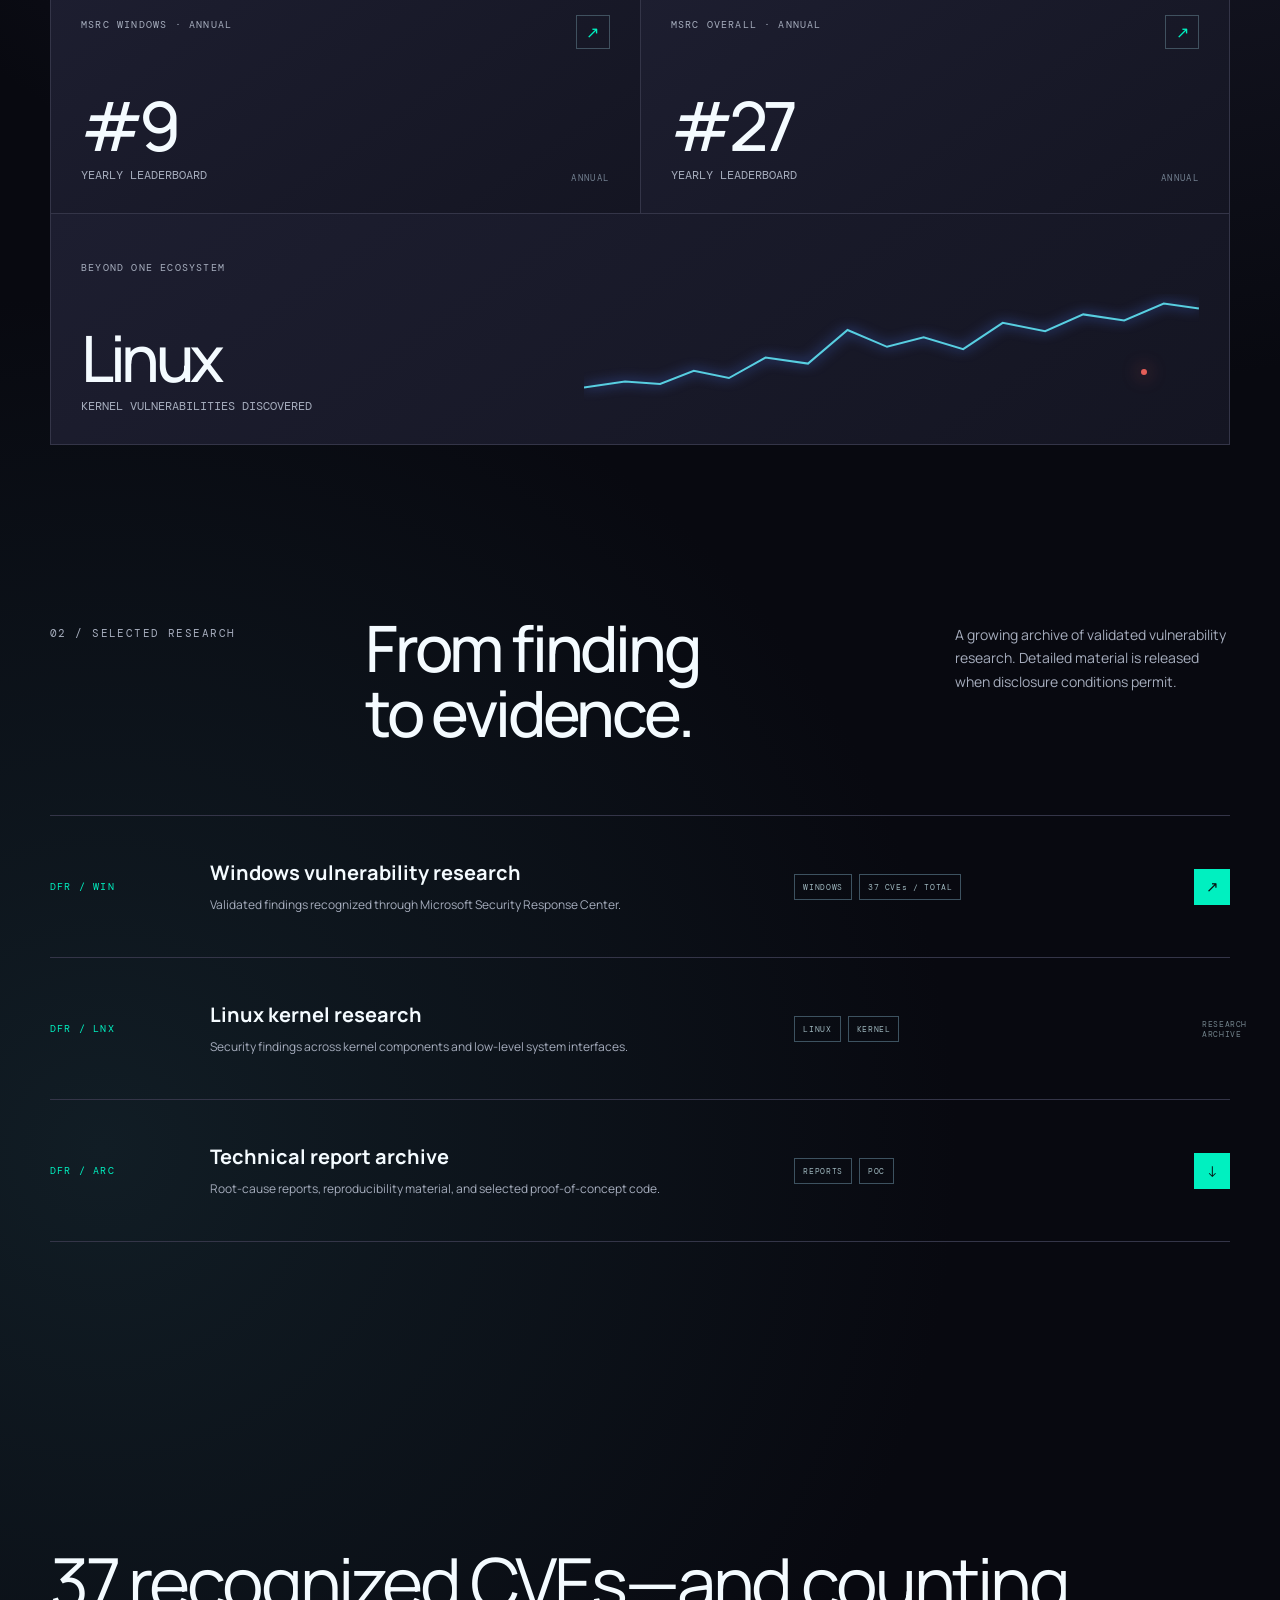
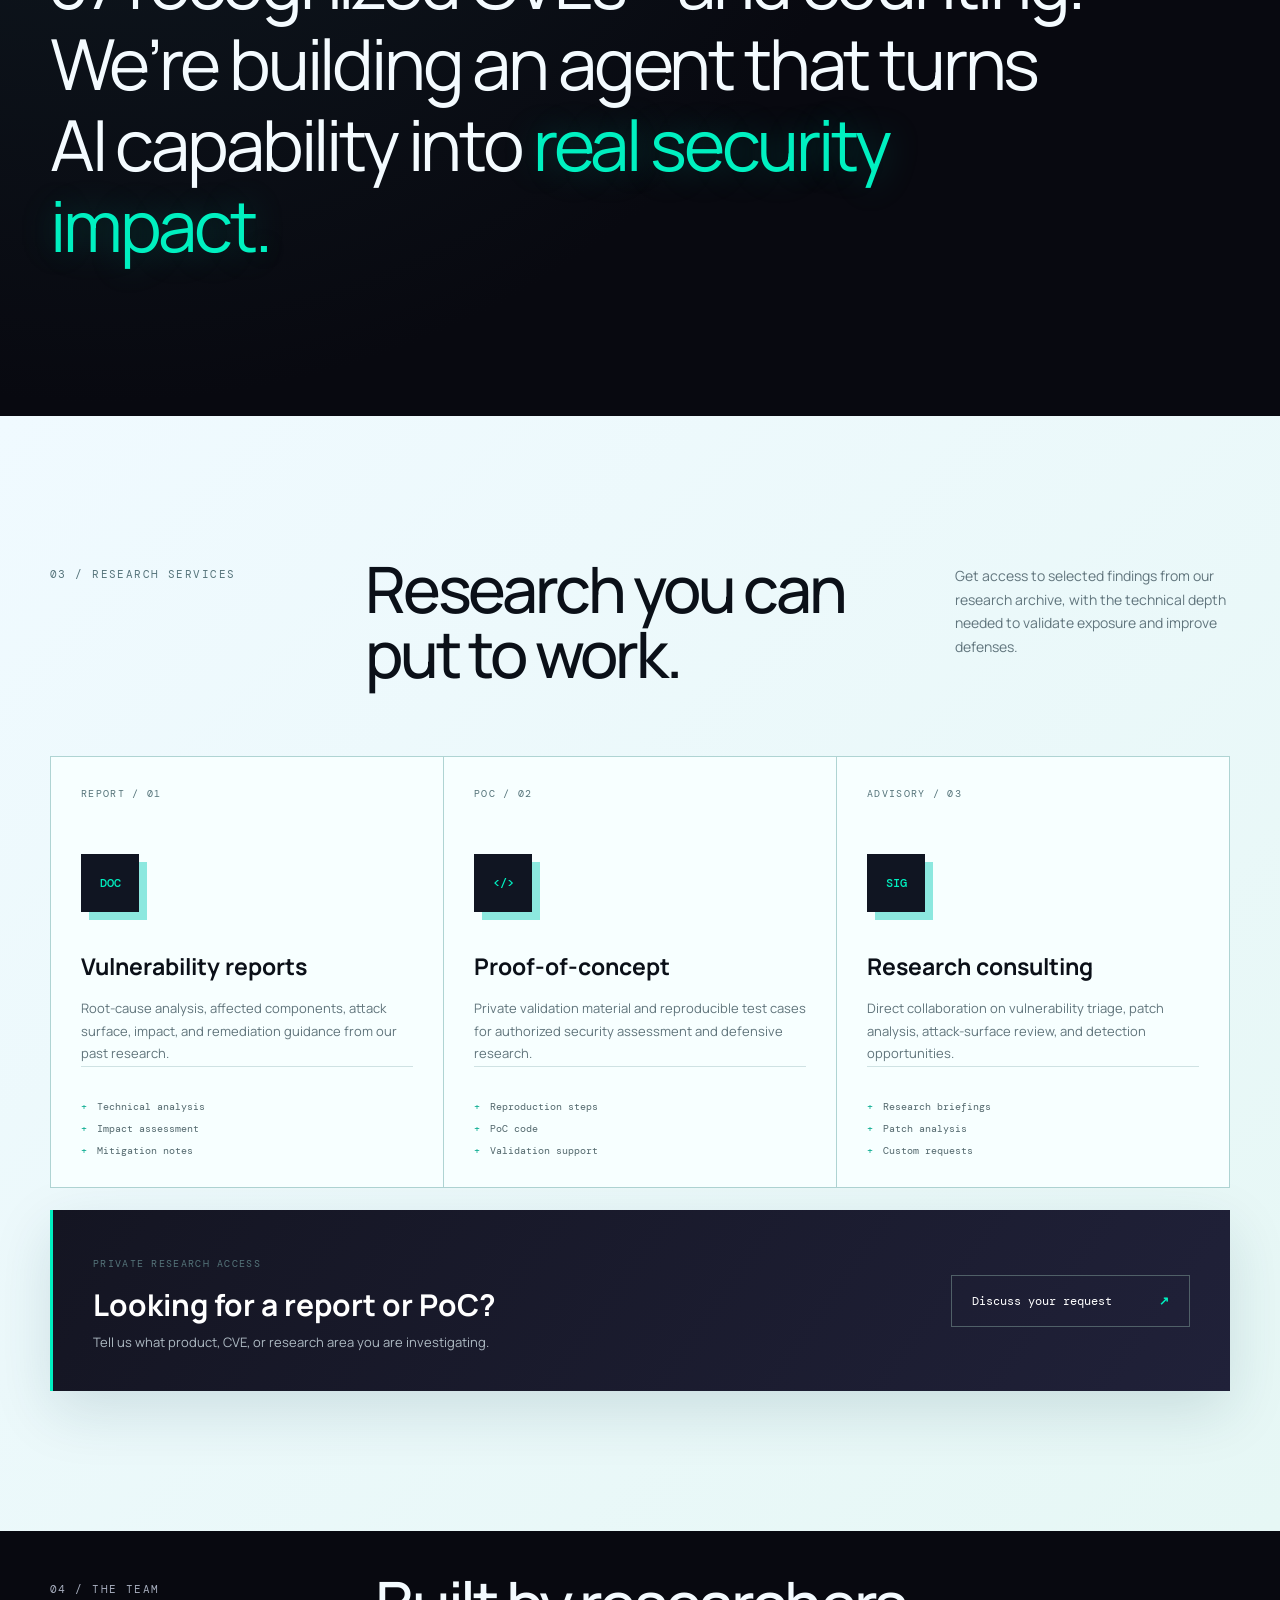
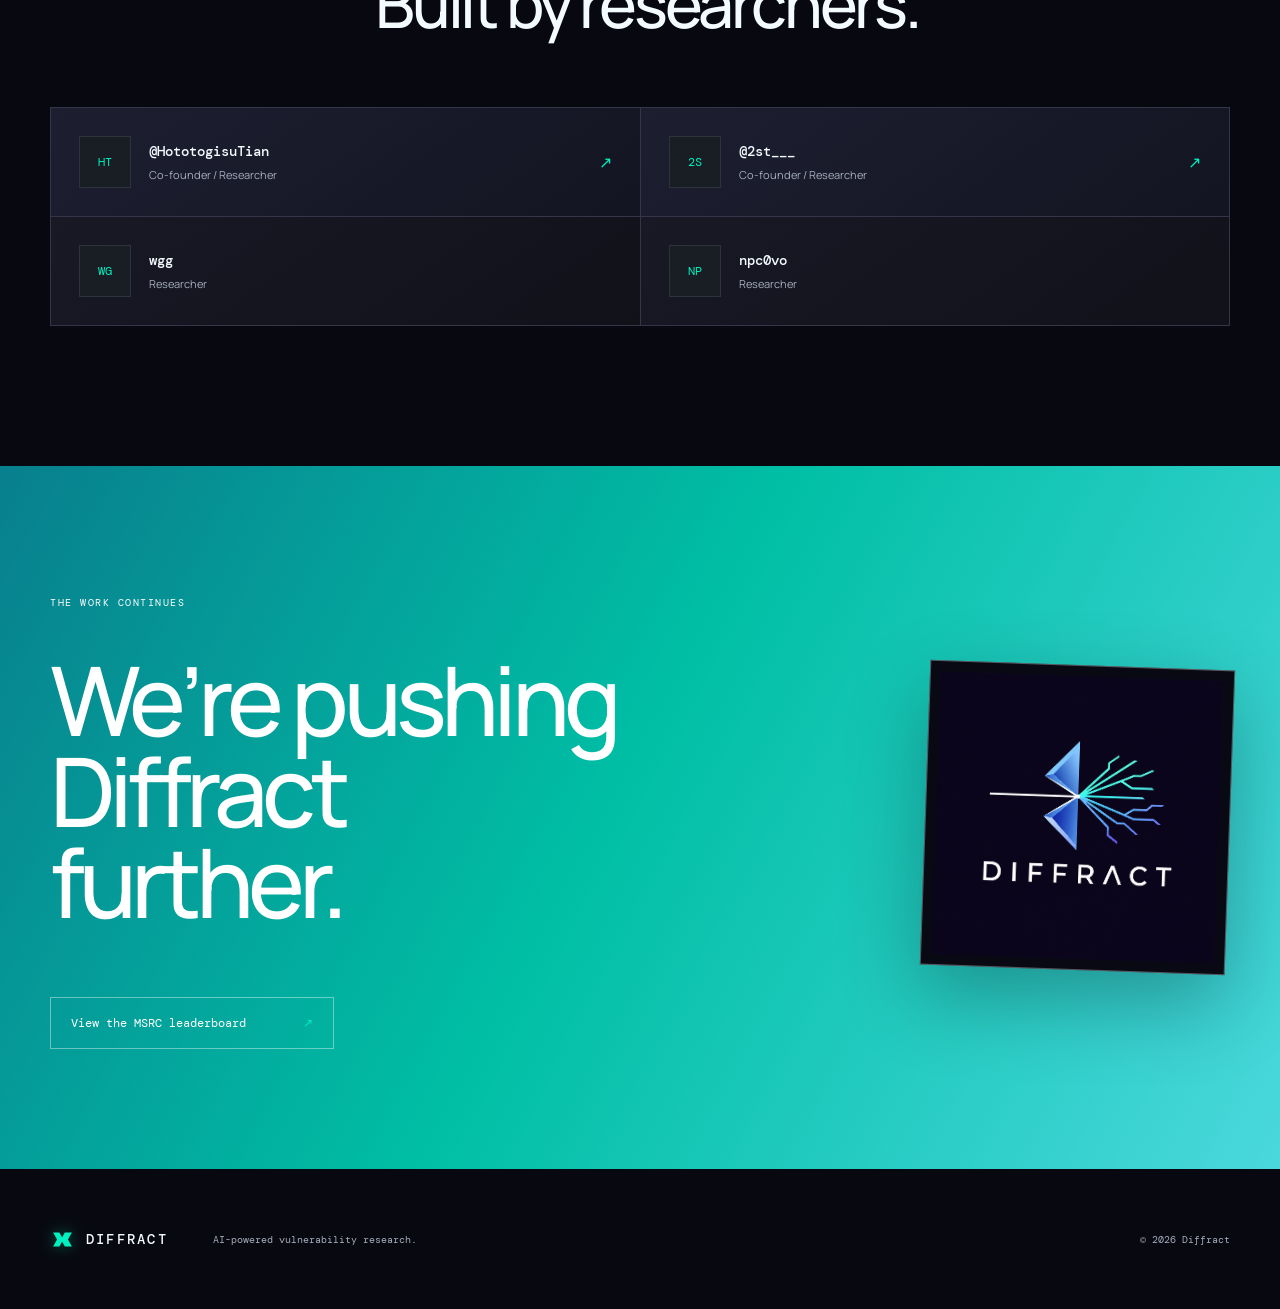
==== commit d4247eaf: "Add Diffract logo showcase" ====
--- a/index.html
+++ b/index.html
@@ -166,10 +166,15 @@
       </section>
 
       <section class="closing">
-        <div class="shell reveal">
-          <p>THE WORK CONTINUES</p>
-          <h2>We’re pushing Diffract<br />further.</h2>
-          <a href="https://msrc.microsoft.com/leaderboard" target="_blank" rel="noreferrer">View the MSRC leaderboard <span>↗</span></a>
+        <div class="shell closing-inner reveal">
+          <div class="closing-copy">
+            <p>THE WORK CONTINUES</p>
+            <h2>We’re pushing Diffract<br />further.</h2>
+            <a href="https://msrc.microsoft.com/leaderboard" target="_blank" rel="noreferrer">View the MSRC leaderboard <span>↗</span></a>
+          </div>
+          <figure class="logo-showcase">
+            <img src="assets/diffract-logo.png" alt="Diffract logo" />
+          </figure>
         </div>
       </section>
     </main>
--- a/visual-fix.css
+++ b/visual-fix.css
@@ -18,3 +18,31 @@
   .graph-entry { left: 42px; top: 122px; transform: scale(.7); }
   .graph-sink { right: 62px; bottom: 58px; transform: scale(.7); }
 }
+
+/* Generated primary logo showcase */
+.closing-inner {
+  display: grid;
+  grid-template-columns: 1.45fr .55fr;
+  gap: 70px;
+  align-items: center;
+}
+
+.logo-showcase {
+  margin: 0;
+  padding: 10px;
+  background: #090914;
+  border: 1px solid rgba(255,255,255,.32);
+  box-shadow: 0 30px 80px rgba(4,18,25,.3);
+  transform: rotate(2deg);
+}
+
+.logo-showcase img {
+  display: block;
+  width: 100%;
+  height: auto;
+}
+
+@media (max-width: 800px) {
+  .closing-inner { grid-template-columns: 1fr; gap: 55px; }
+  .logo-showcase { width: min(72vw, 340px); }
+}
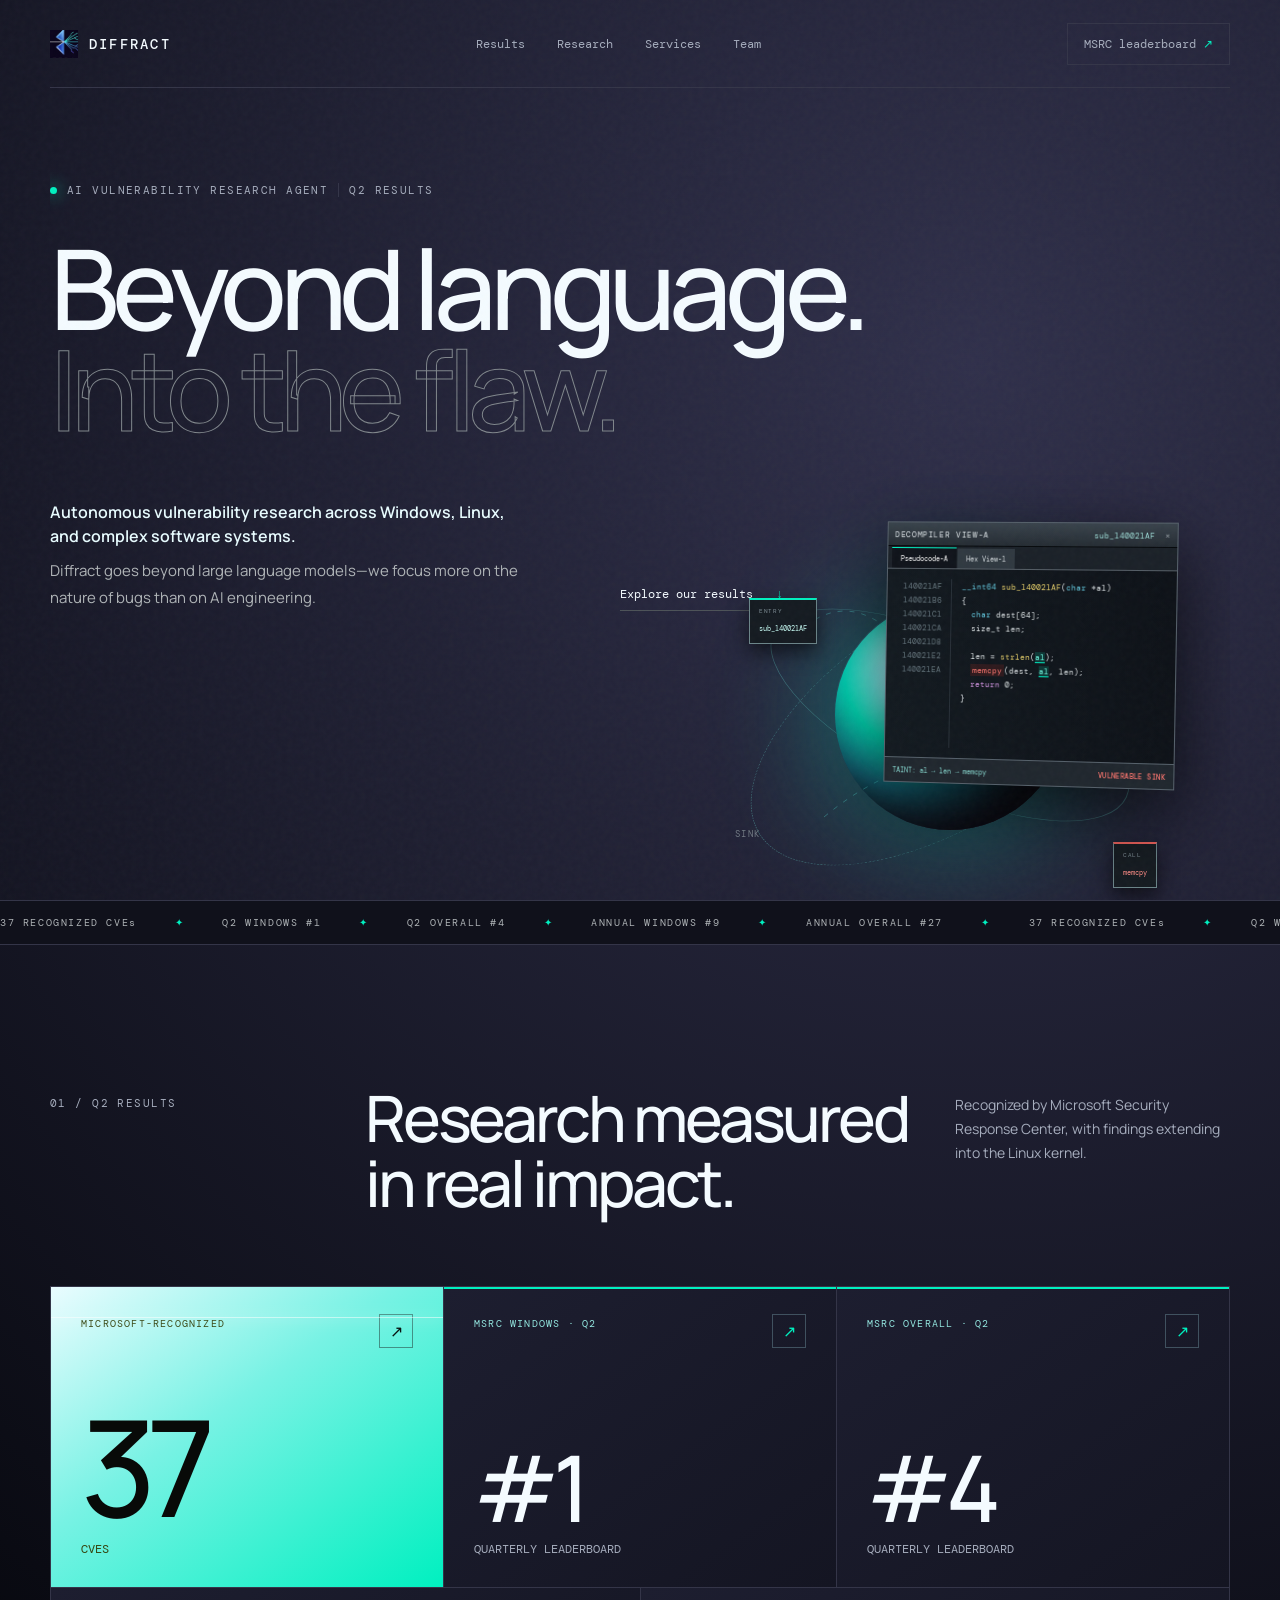
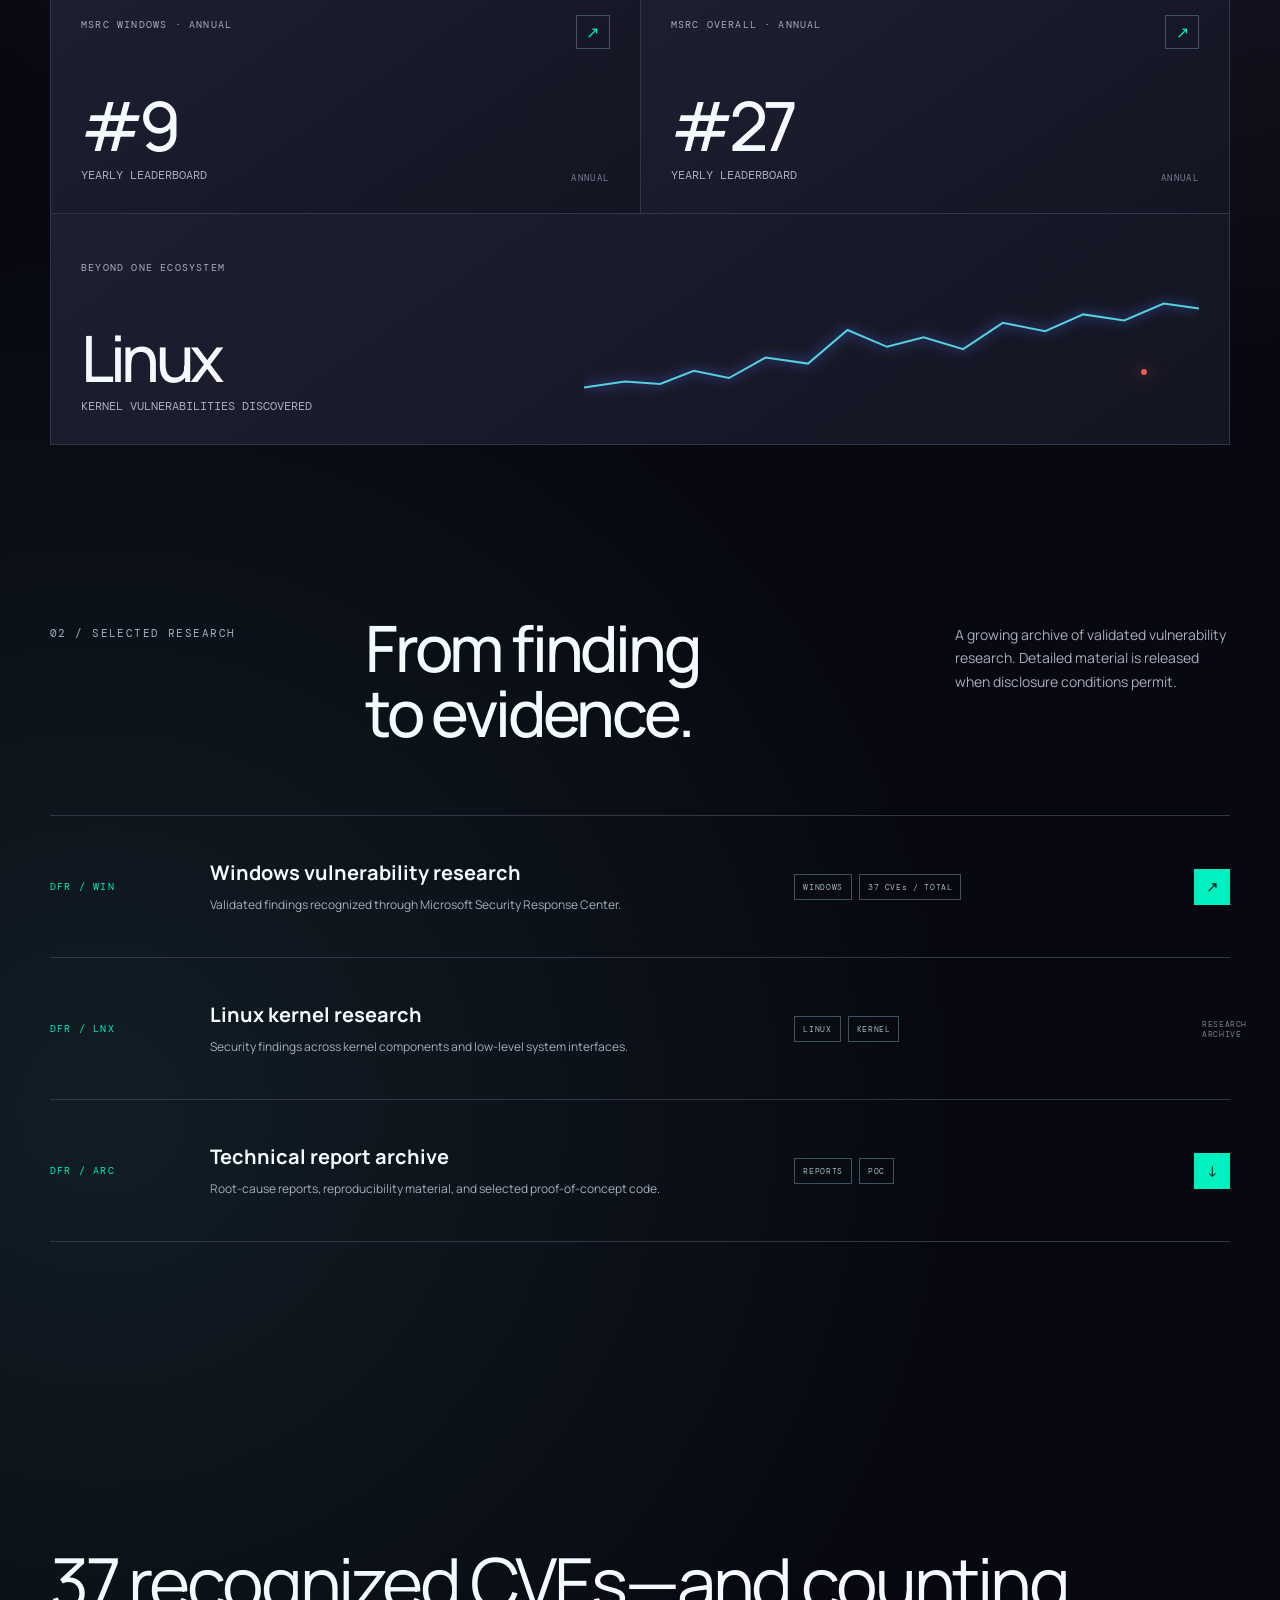
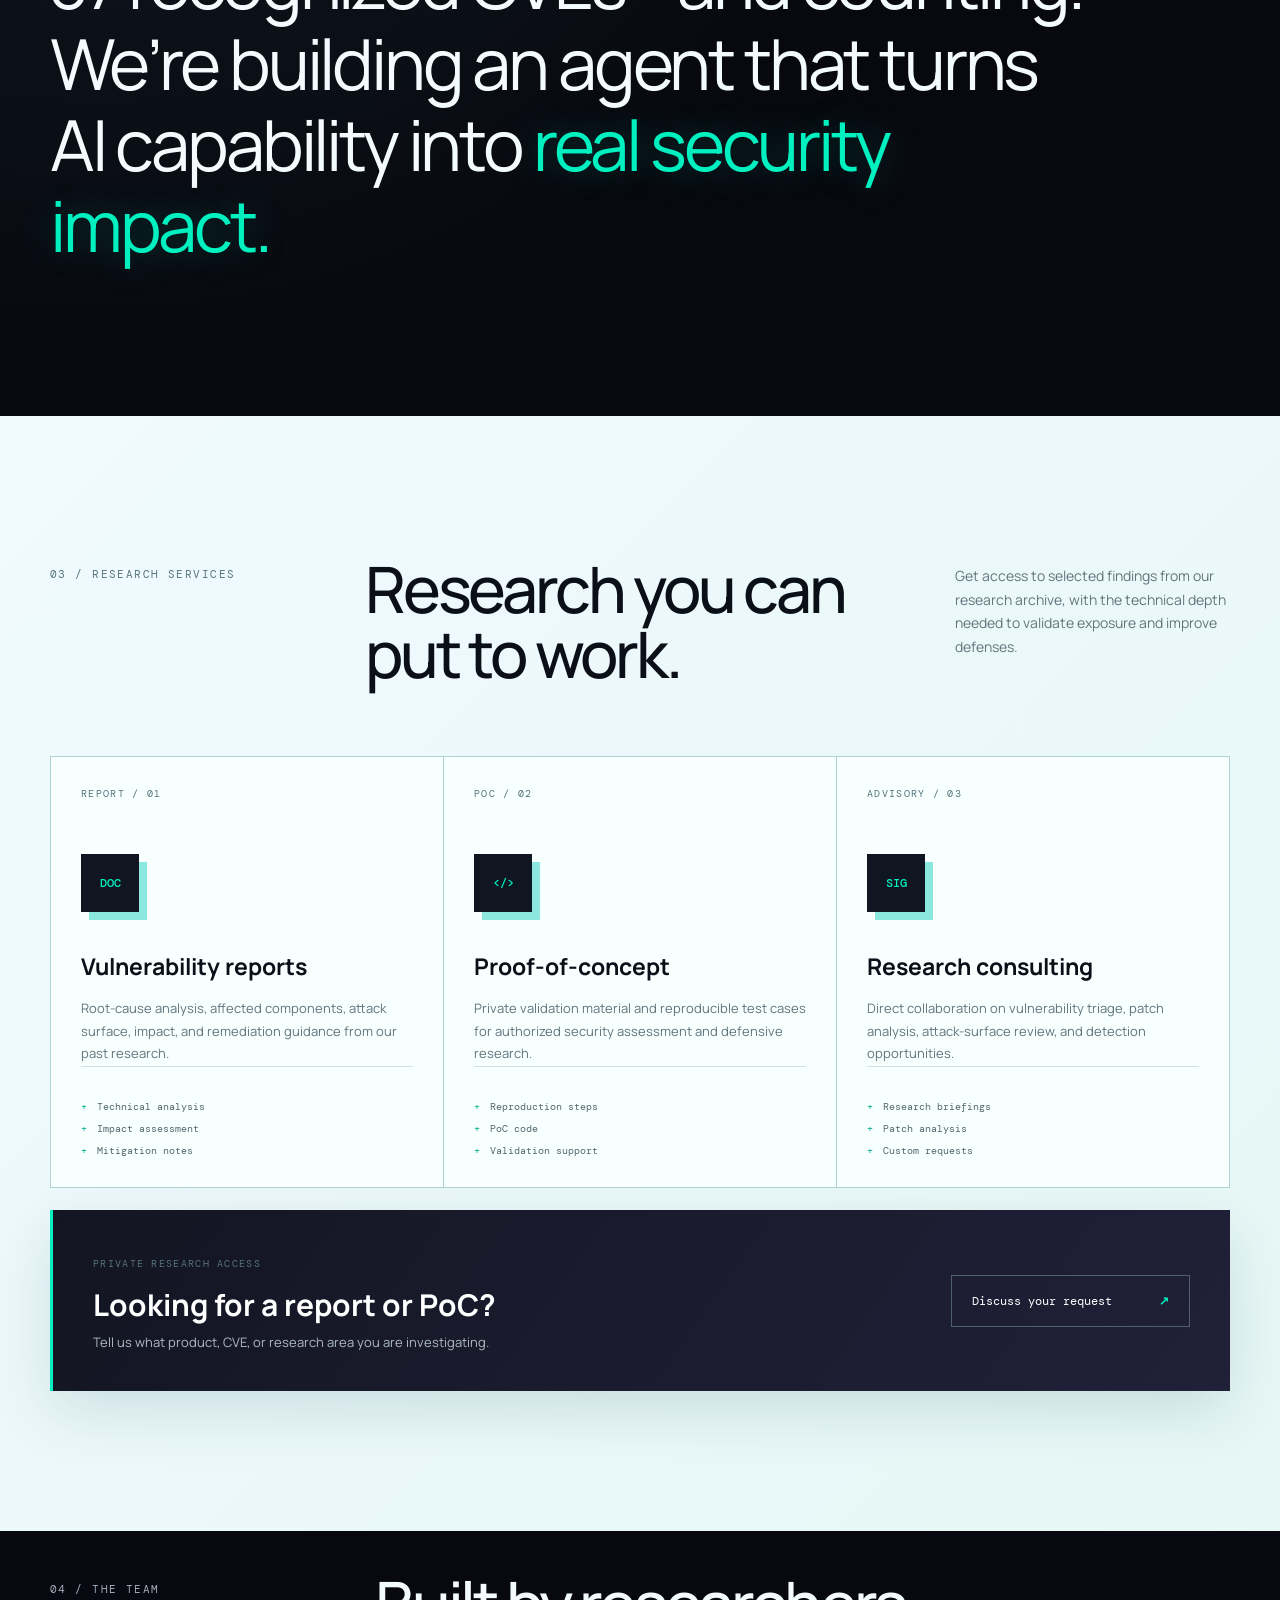
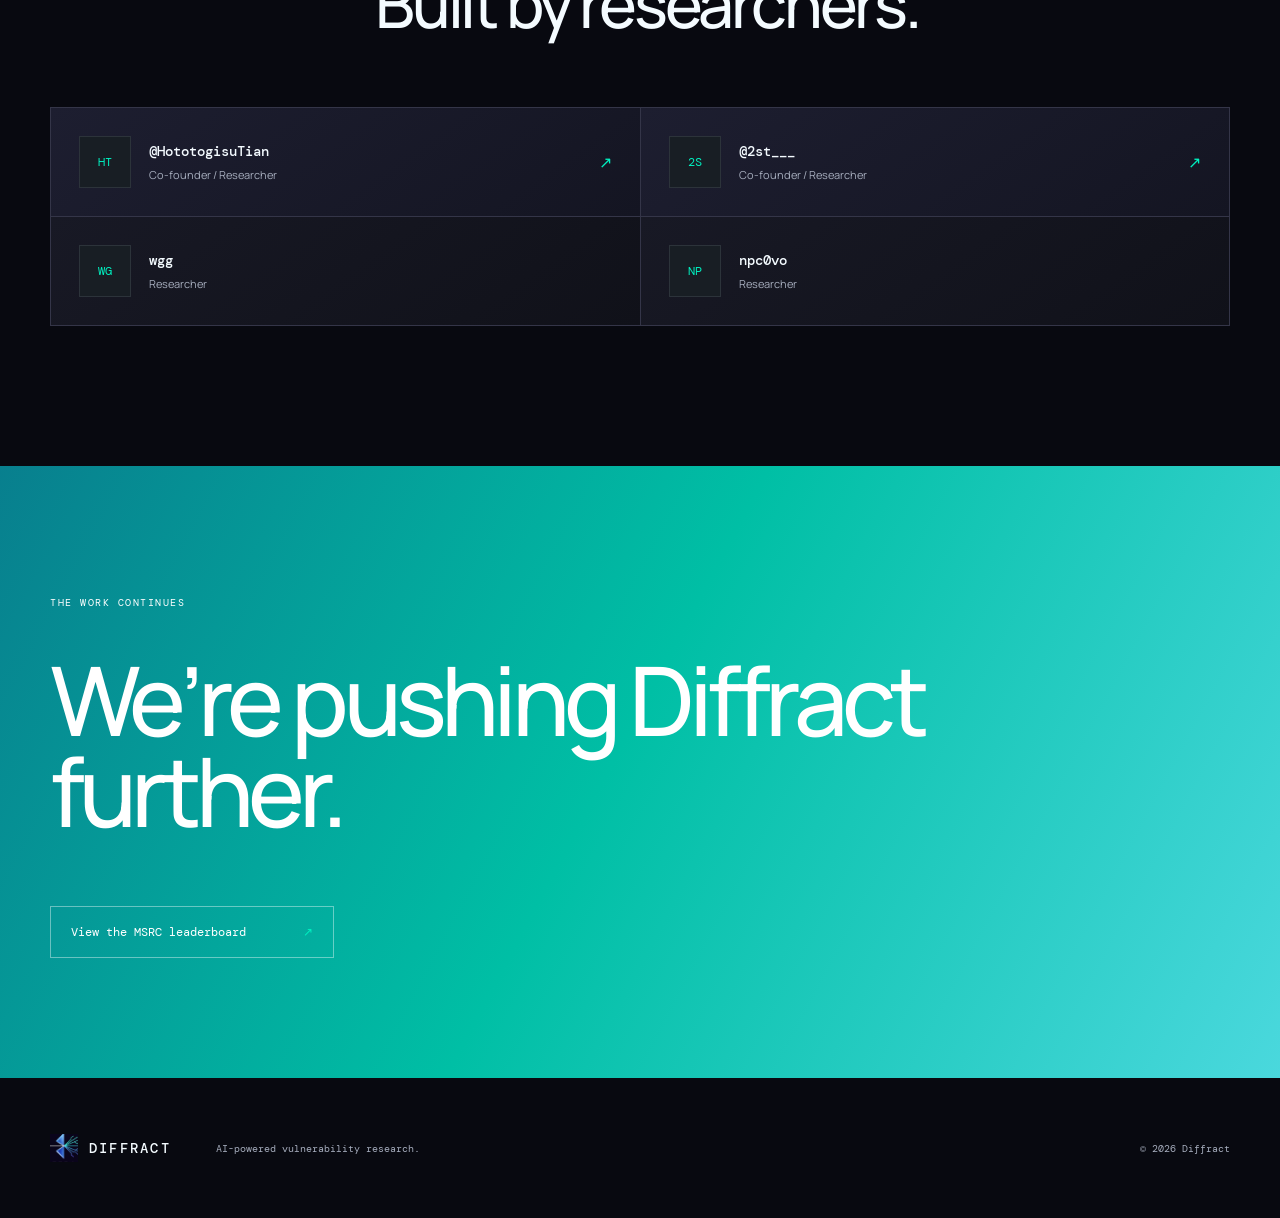
==== commit 772f7a78: "Refine logo placement" ====
--- a/index.html
+++ b/index.html
@@ -19,7 +19,7 @@
     <div class="noise" aria-hidden="true"></div>
     <header class="nav shell">
       <a class="brand" href="#top" aria-label="Diffract home">
-        <svg viewBox="0 0 32 32" aria-hidden="true"><path d="M4 7h8l5 9-5 9H4l5-9-5-9Zm15 0h9l-5 9 5 9h-9l-5-9 5-9Z"/></svg>
+        <span class="brand-image" aria-hidden="true"><img src="assets/diffract-logo.png" alt="" /></span>
         <span>DIFFRACT</span>
       </a>
       <nav aria-label="Main navigation">
@@ -166,20 +166,15 @@
       </section>
 
       <section class="closing">
-        <div class="shell closing-inner reveal">
-          <div class="closing-copy">
-            <p>THE WORK CONTINUES</p>
-            <h2>We’re pushing Diffract<br />further.</h2>
-            <a href="https://msrc.microsoft.com/leaderboard" target="_blank" rel="noreferrer">View the MSRC leaderboard <span>↗</span></a>
-          </div>
-          <figure class="logo-showcase">
-            <img src="assets/diffract-logo.png" alt="Diffract logo" />
-          </figure>
+        <div class="shell reveal">
+          <p>THE WORK CONTINUES</p>
+          <h2>We’re pushing Diffract<br />further.</h2>
+          <a href="https://msrc.microsoft.com/leaderboard" target="_blank" rel="noreferrer">View the MSRC leaderboard <span>↗</span></a>
         </div>
       </section>
     </main>
 
-    <footer class="shell"><a class="brand" href="#top"><svg viewBox="0 0 32 32"><path d="M4 7h8l5 9-5 9H4l5-9-5-9Zm15 0h9l-5 9 5 9h-9l-5-9 5-9Z"/></svg><span>DIFFRACT</span></a><p>AI-powered vulnerability research.</p><small>© <span id="year"></span> Diffract</small></footer>
+    <footer class="shell"><a class="brand" href="#top"><span class="brand-image" aria-hidden="true"><img src="assets/diffract-logo.png" alt="" /></span><span>DIFFRACT</span></a><p>AI-powered vulnerability research.</p><small>© <span id="year"></span> Diffract</small></footer>
     <script src="script.js"></script>
   </body>
 </html>
--- a/visual-fix.css
+++ b/visual-fix.css
@@ -19,30 +19,23 @@
   .graph-sink { right: 62px; bottom: 58px; transform: scale(.7); }
 }
 
-/* Generated primary logo showcase */
-.closing-inner {
-  display: grid;
-  grid-template-columns: 1.45fr .55fr;
-  gap: 70px;
-  align-items: center;
+/* Compact crop of the generated symbol for navigation and footer. */
+.brand-image {
+  position: relative;
+  display: block;
+  flex: 0 0 28px;
+  width: 28px;
+  height: 28px;
+  overflow: hidden;
 }
 
-.logo-showcase {
-  margin: 0;
-  padding: 10px;
-  background: #090914;
-  border: 1px solid rgba(255,255,255,.32);
-  box-shadow: 0 30px 80px rgba(4,18,25,.3);
-  transform: rotate(2deg);
+.brand-image img {
+  position: absolute;
+  width: 68px;
+  height: 68px;
+  max-width: none;
+  left: -20px;
+  top: -17px;
+  object-fit: cover;
+  filter: drop-shadow(0 0 5px rgba(0,240,192,.35));
 }
-
-.logo-showcase img {
-  display: block;
-  width: 100%;
-  height: auto;
-}
-
-@media (max-width: 800px) {
-  .closing-inner { grid-template-columns: 1fr; gap: 55px; }
-  .logo-showcase { width: min(72vw, 340px); }
-}
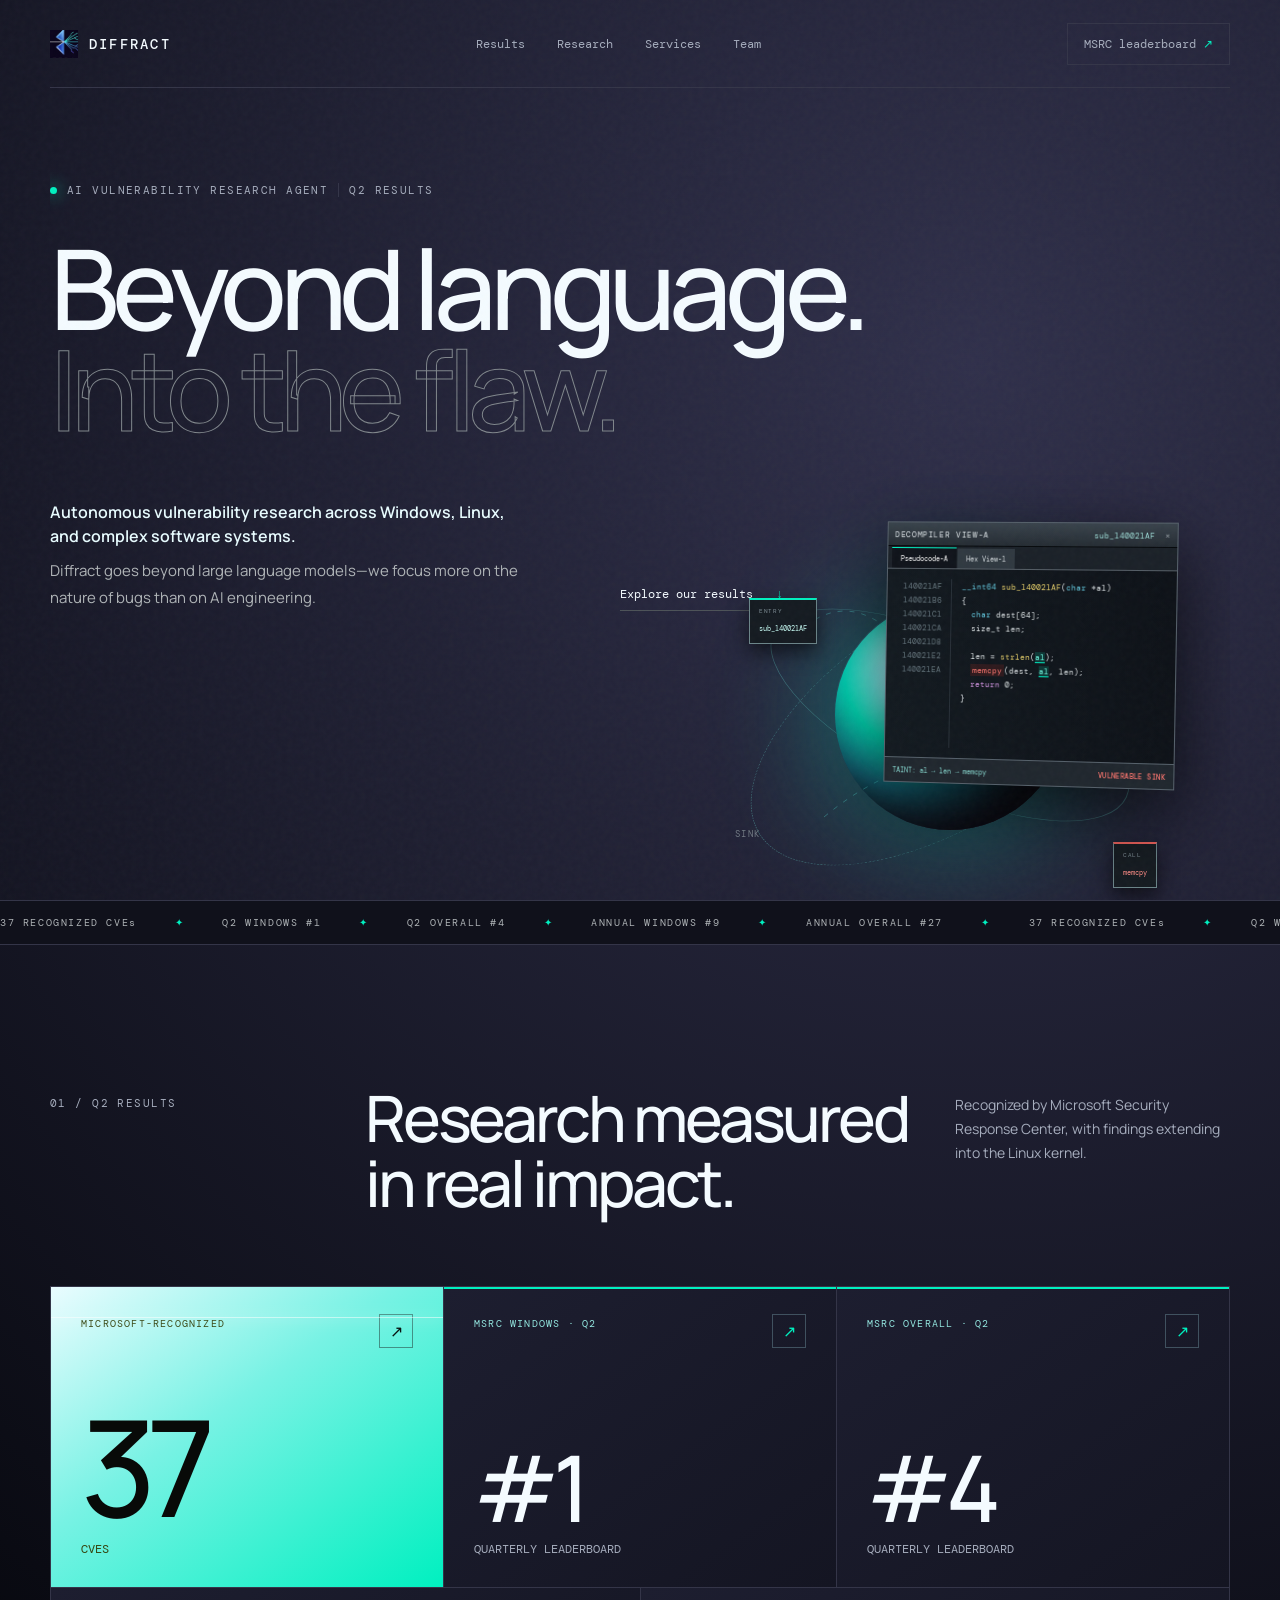
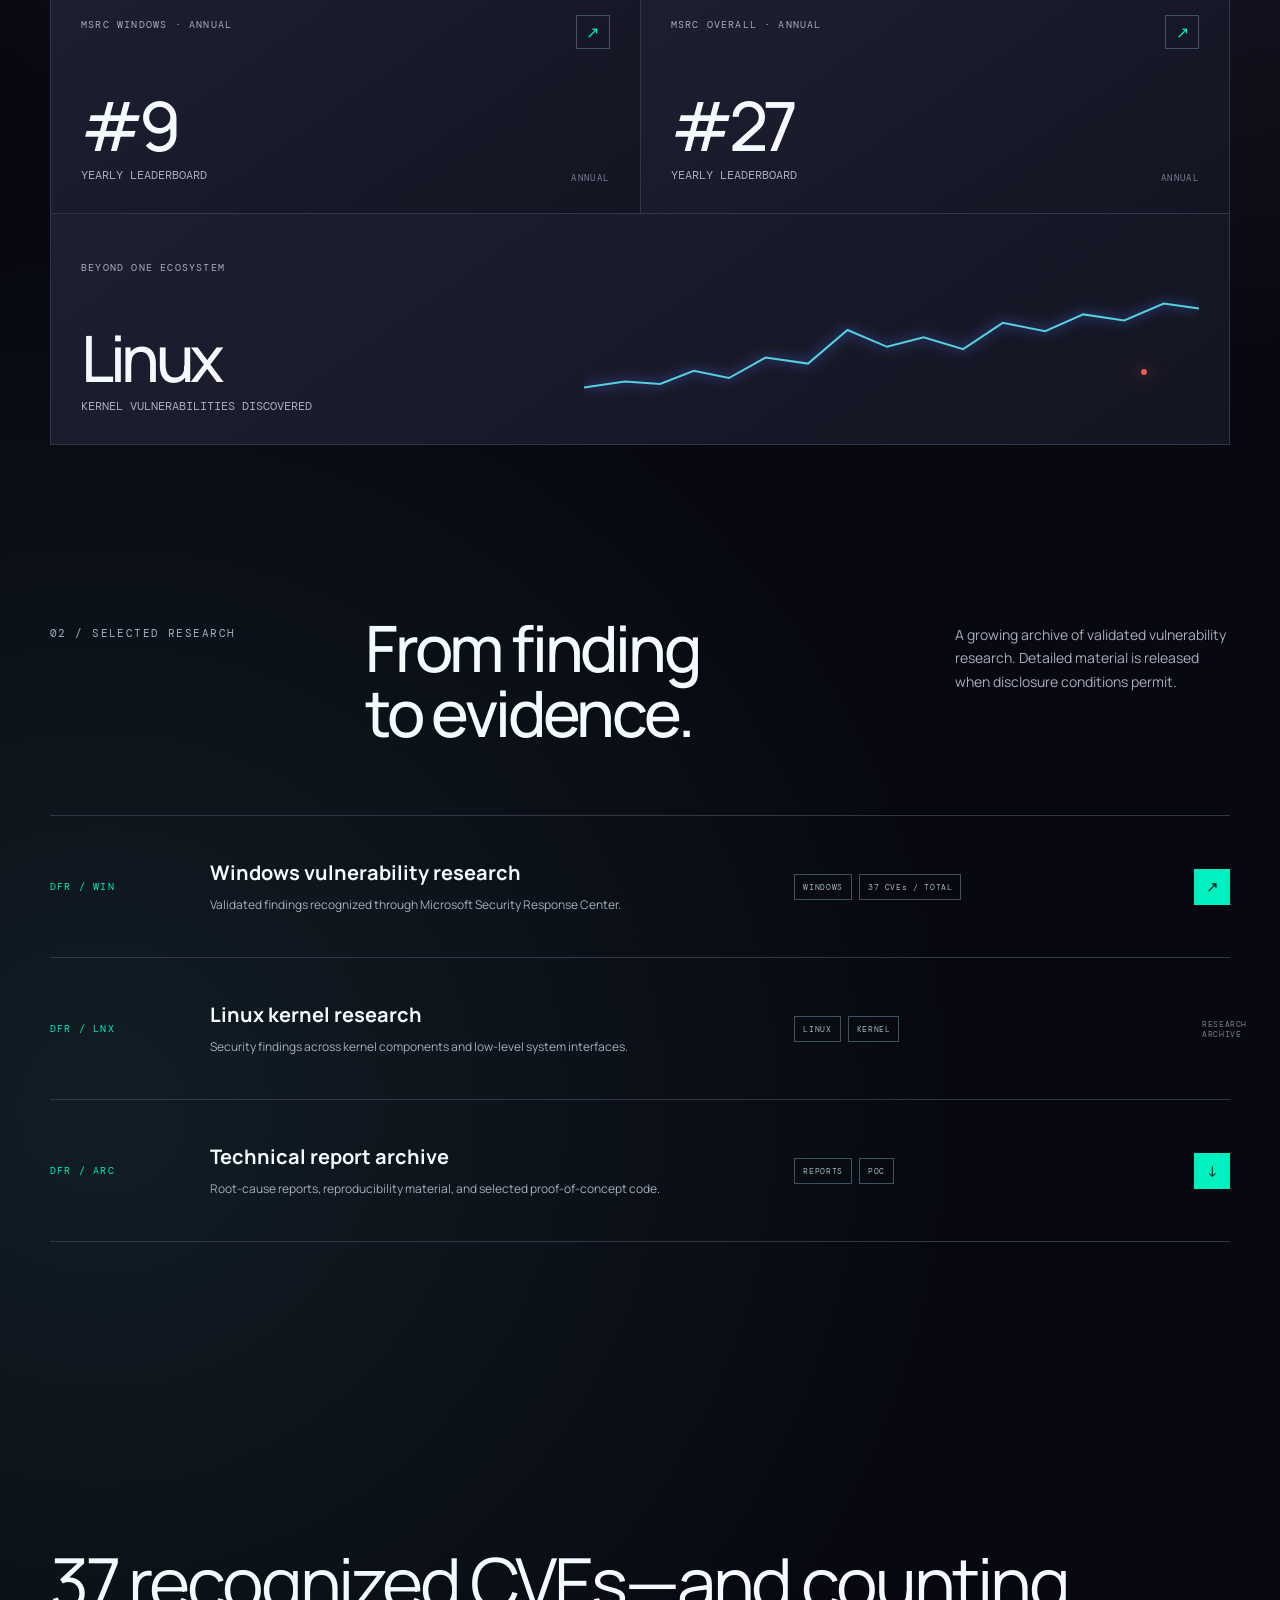
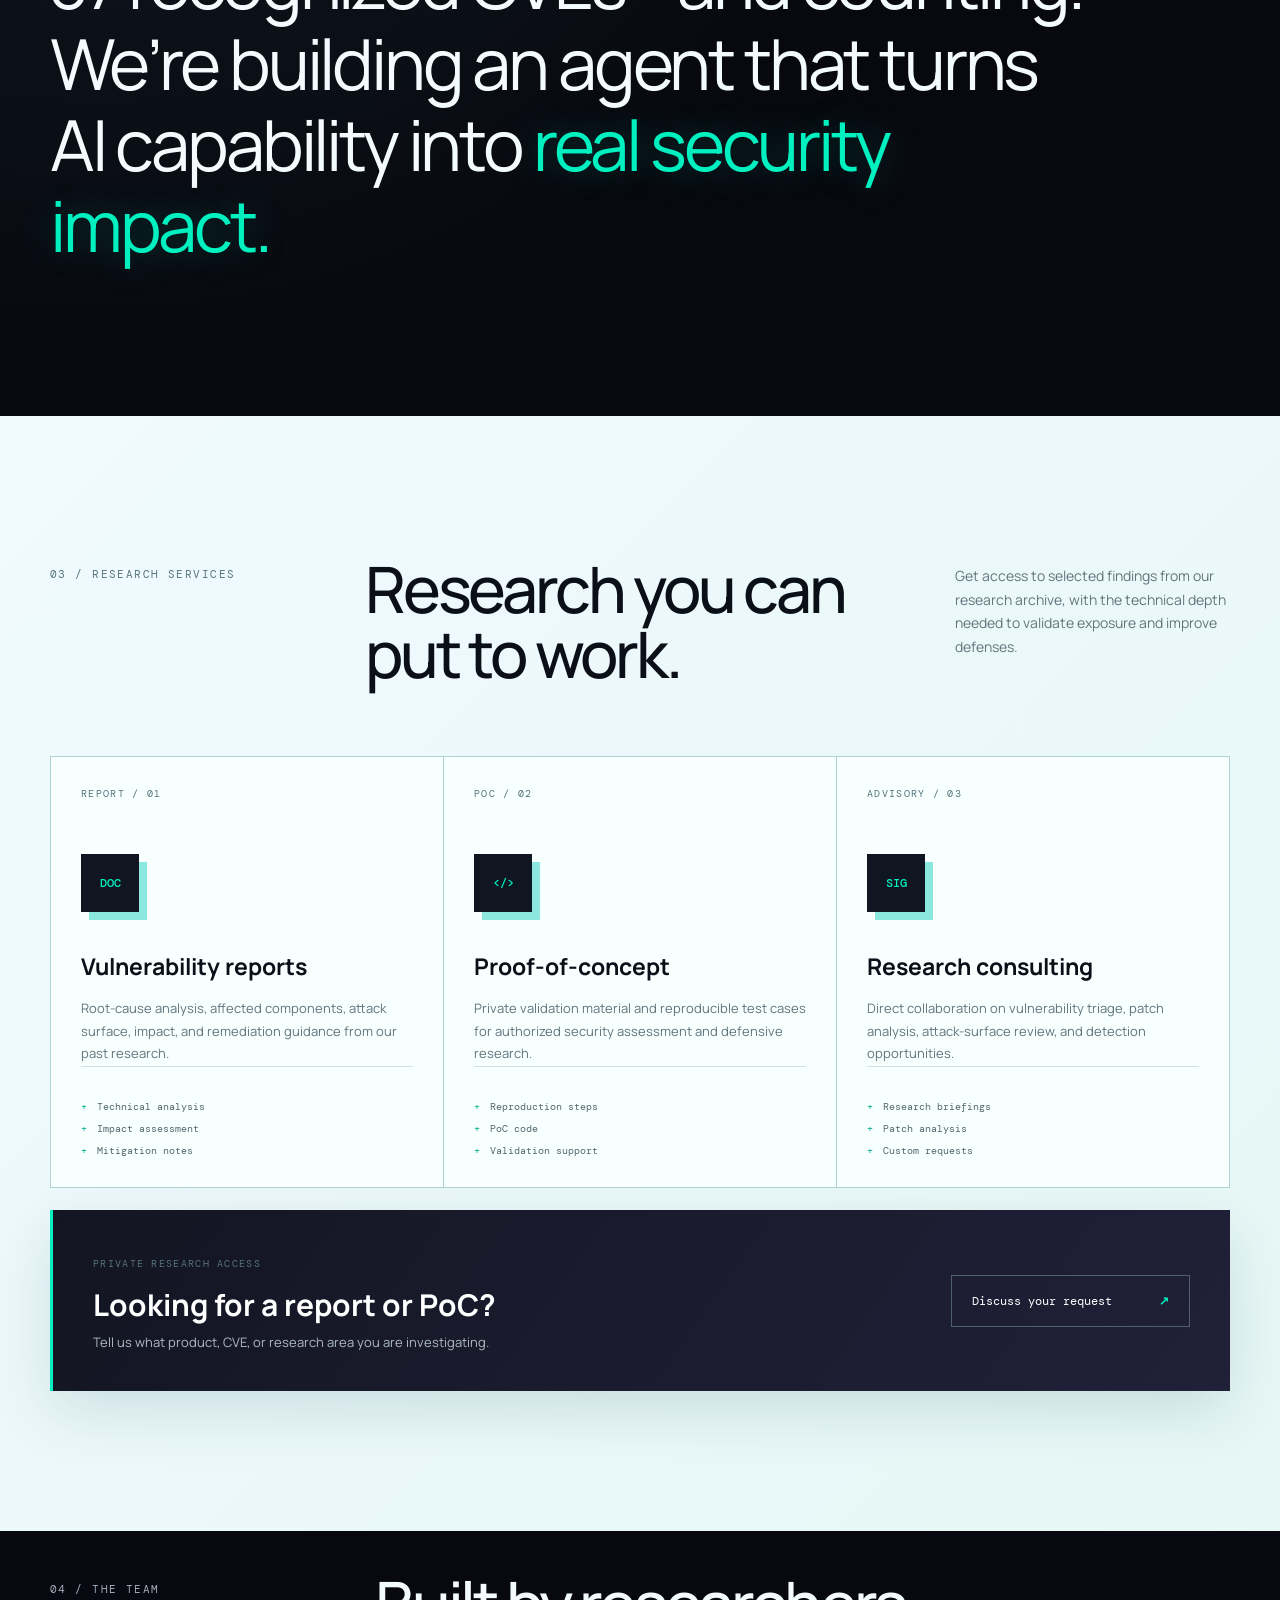
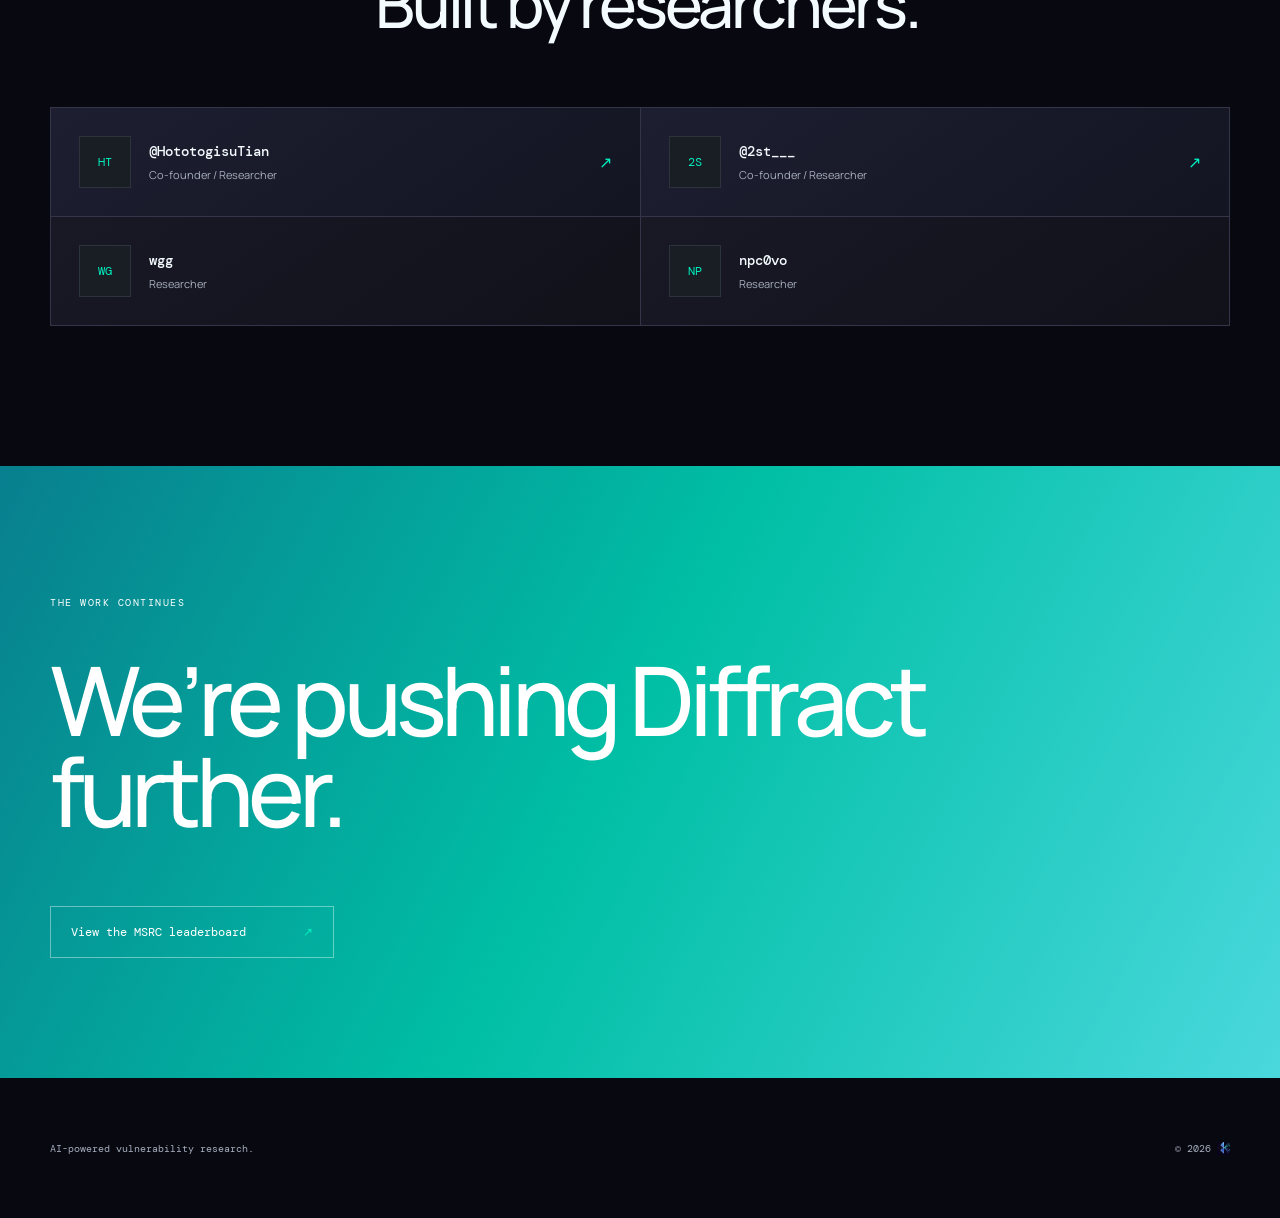
==== commit be2880c5: "Use compact logo in footer copyright" ====
--- a/index.html
+++ b/index.html
@@ -174,7 +174,7 @@
       </section>
     </main>
 
-    <footer class="shell"><a class="brand" href="#top"><span class="brand-image" aria-hidden="true"><img src="assets/diffract-logo.png" alt="" /></span><span>DIFFRACT</span></a><p>AI-powered vulnerability research.</p><small>© <span id="year"></span> Diffract</small></footer>
+    <footer class="shell" id="site-footer"><p>AI-powered vulnerability research.</p><small>© <span id="year"></span><span class="footer-mark" aria-label="Diffract"><img src="assets/diffract-logo.png" alt="Diffract" /></span></small></footer>
     <script src="script.js"></script>
   </body>
 </html>
--- a/visual-fix.css
+++ b/visual-fix.css
@@ -39,3 +39,23 @@
   object-fit: cover;
   filter: drop-shadow(0 0 5px rgba(0,240,192,.35));
 }
+
+.footer-mark {
+  position: relative;
+  display: inline-block;
+  width: 13px;
+  height: 13px;
+  margin-left: 6px;
+  overflow: hidden;
+  vertical-align: -3px;
+}
+
+.footer-mark img {
+  position: absolute;
+  width: 32px;
+  height: 32px;
+  max-width: none;
+  left: -9px;
+  top: -8px;
+  object-fit: cover;
+}
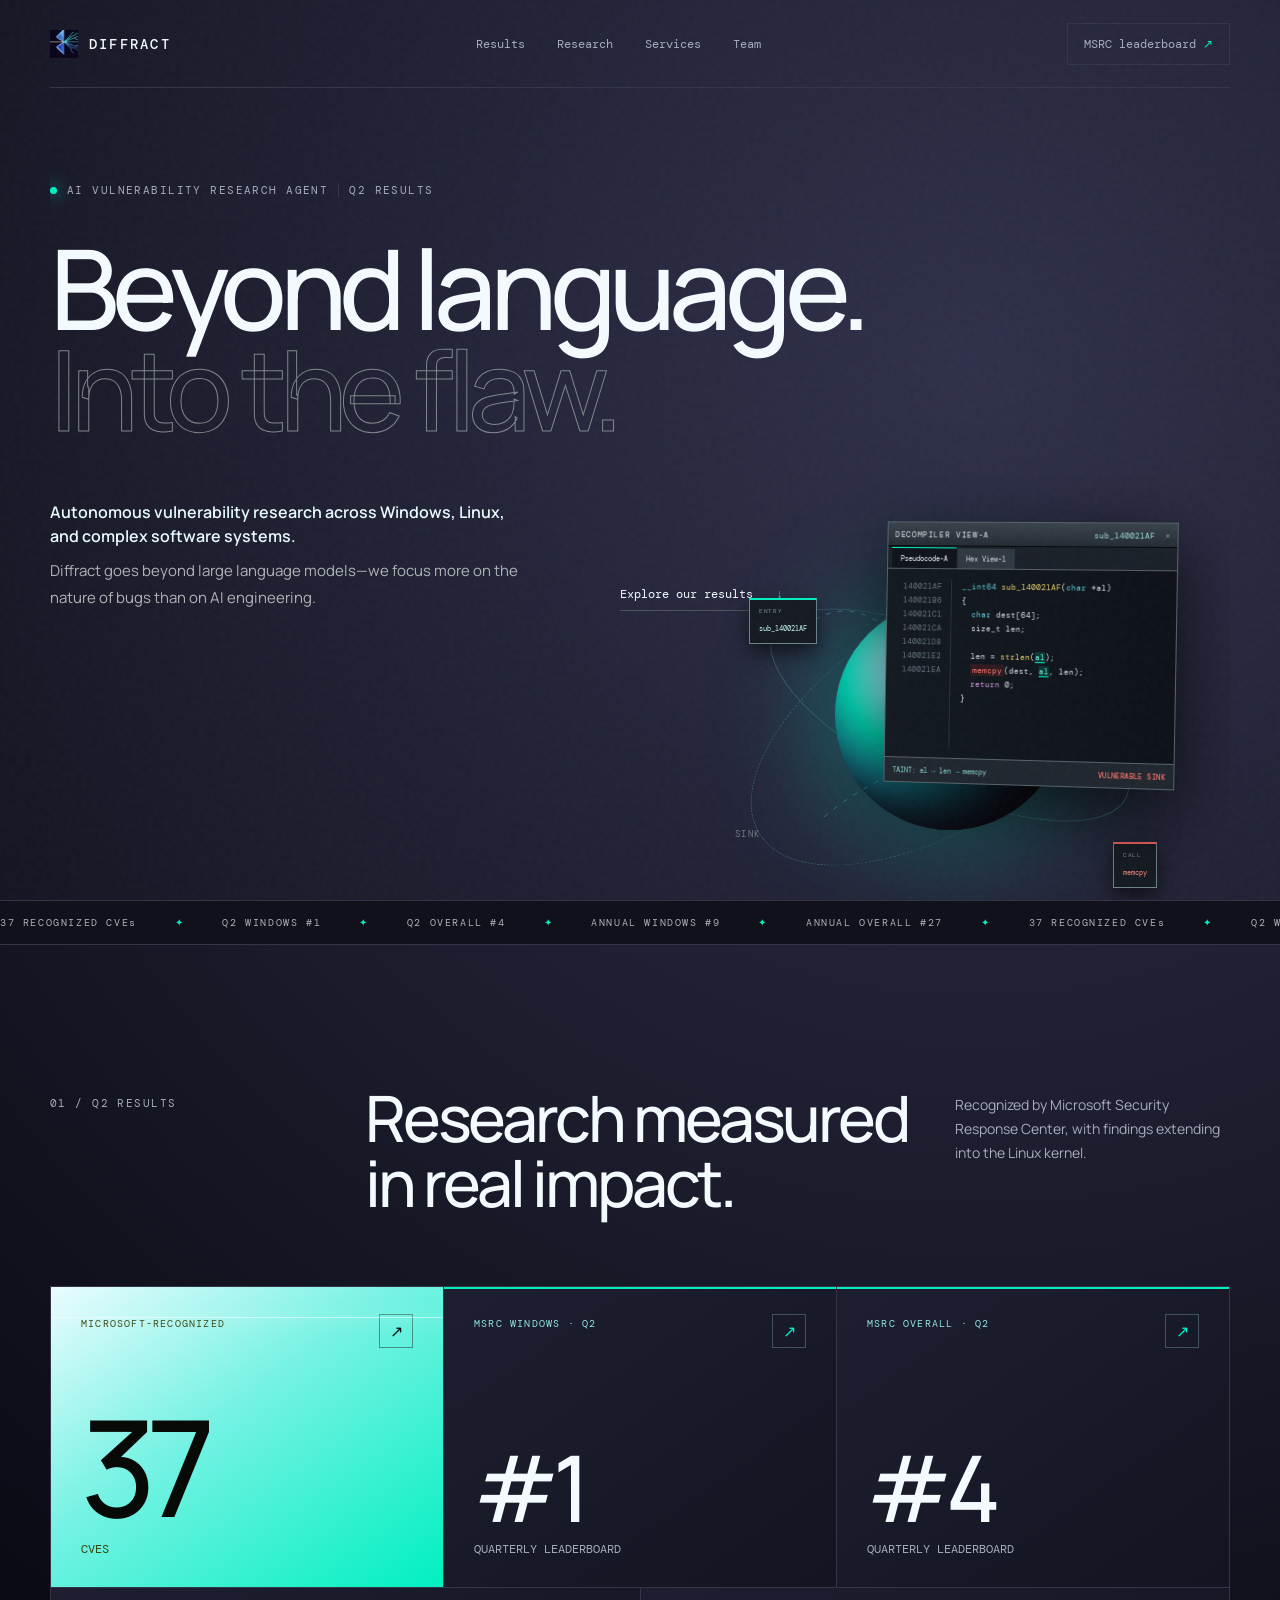
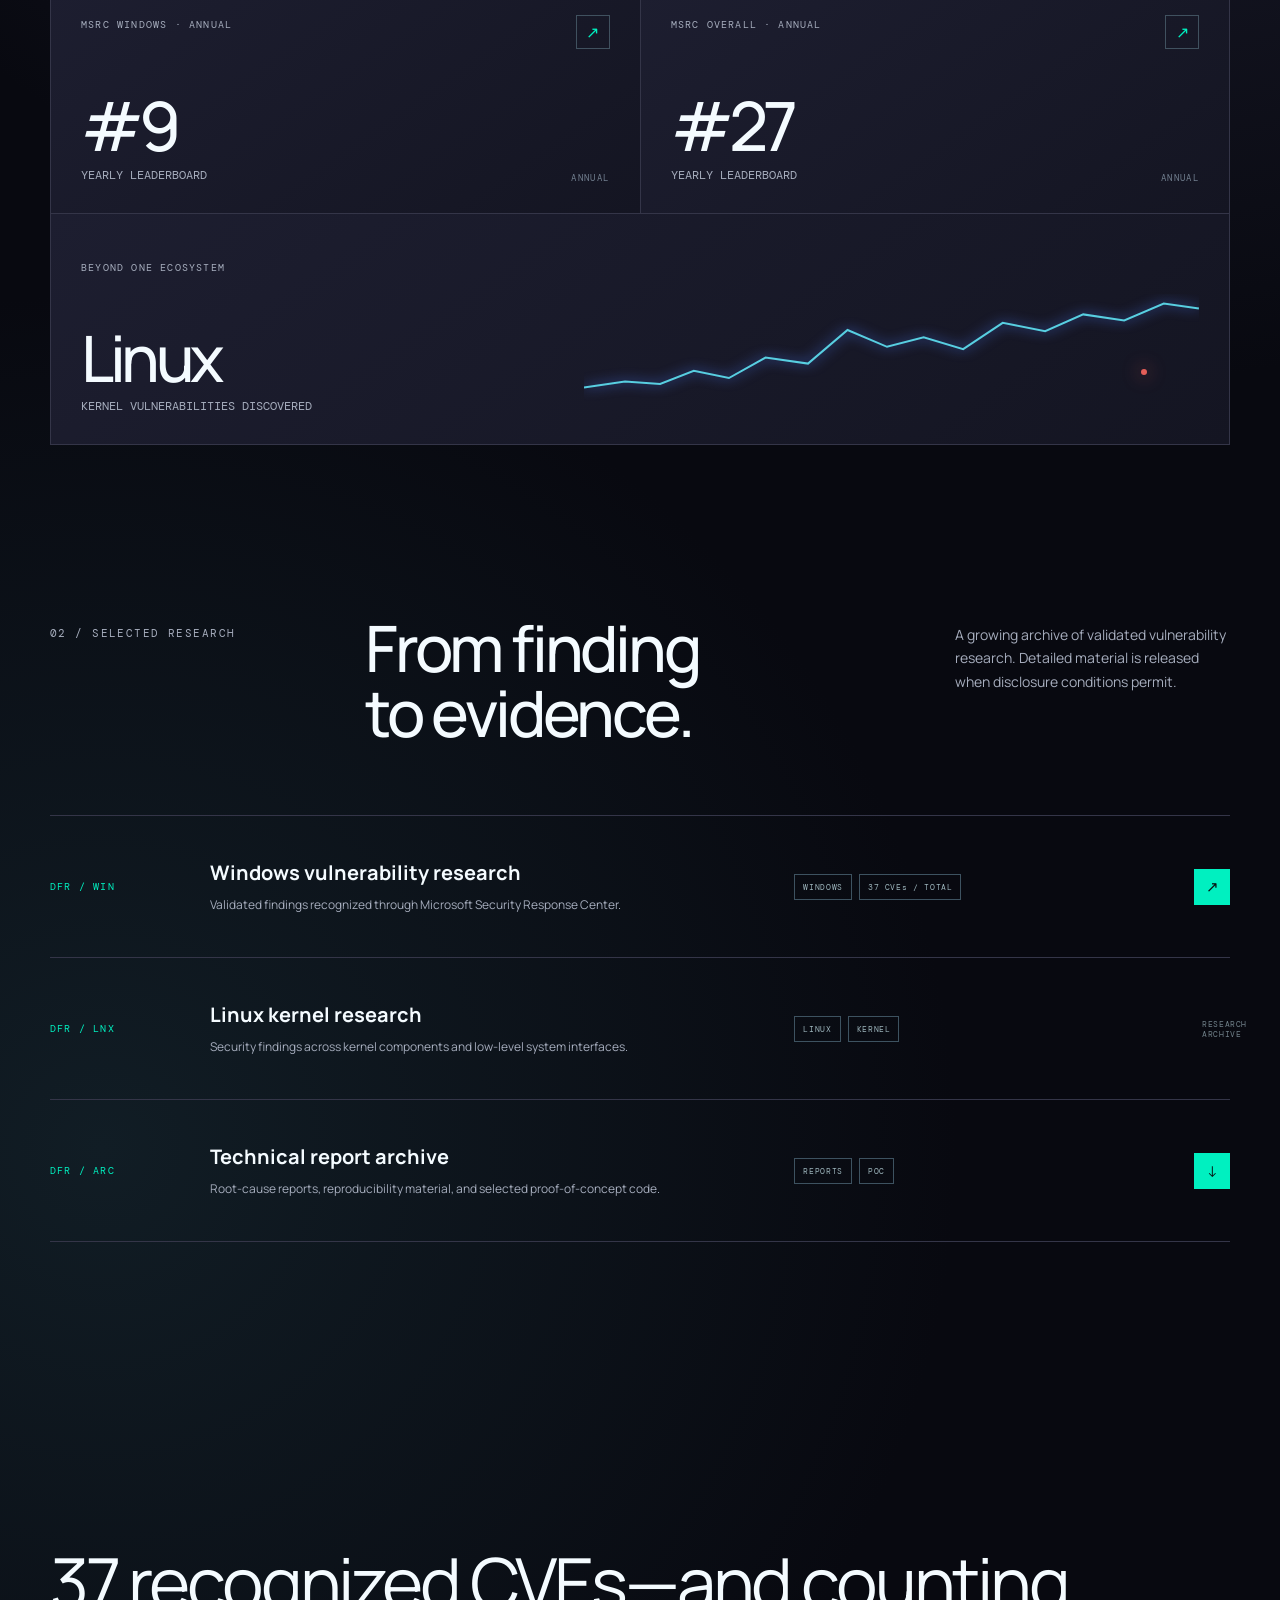
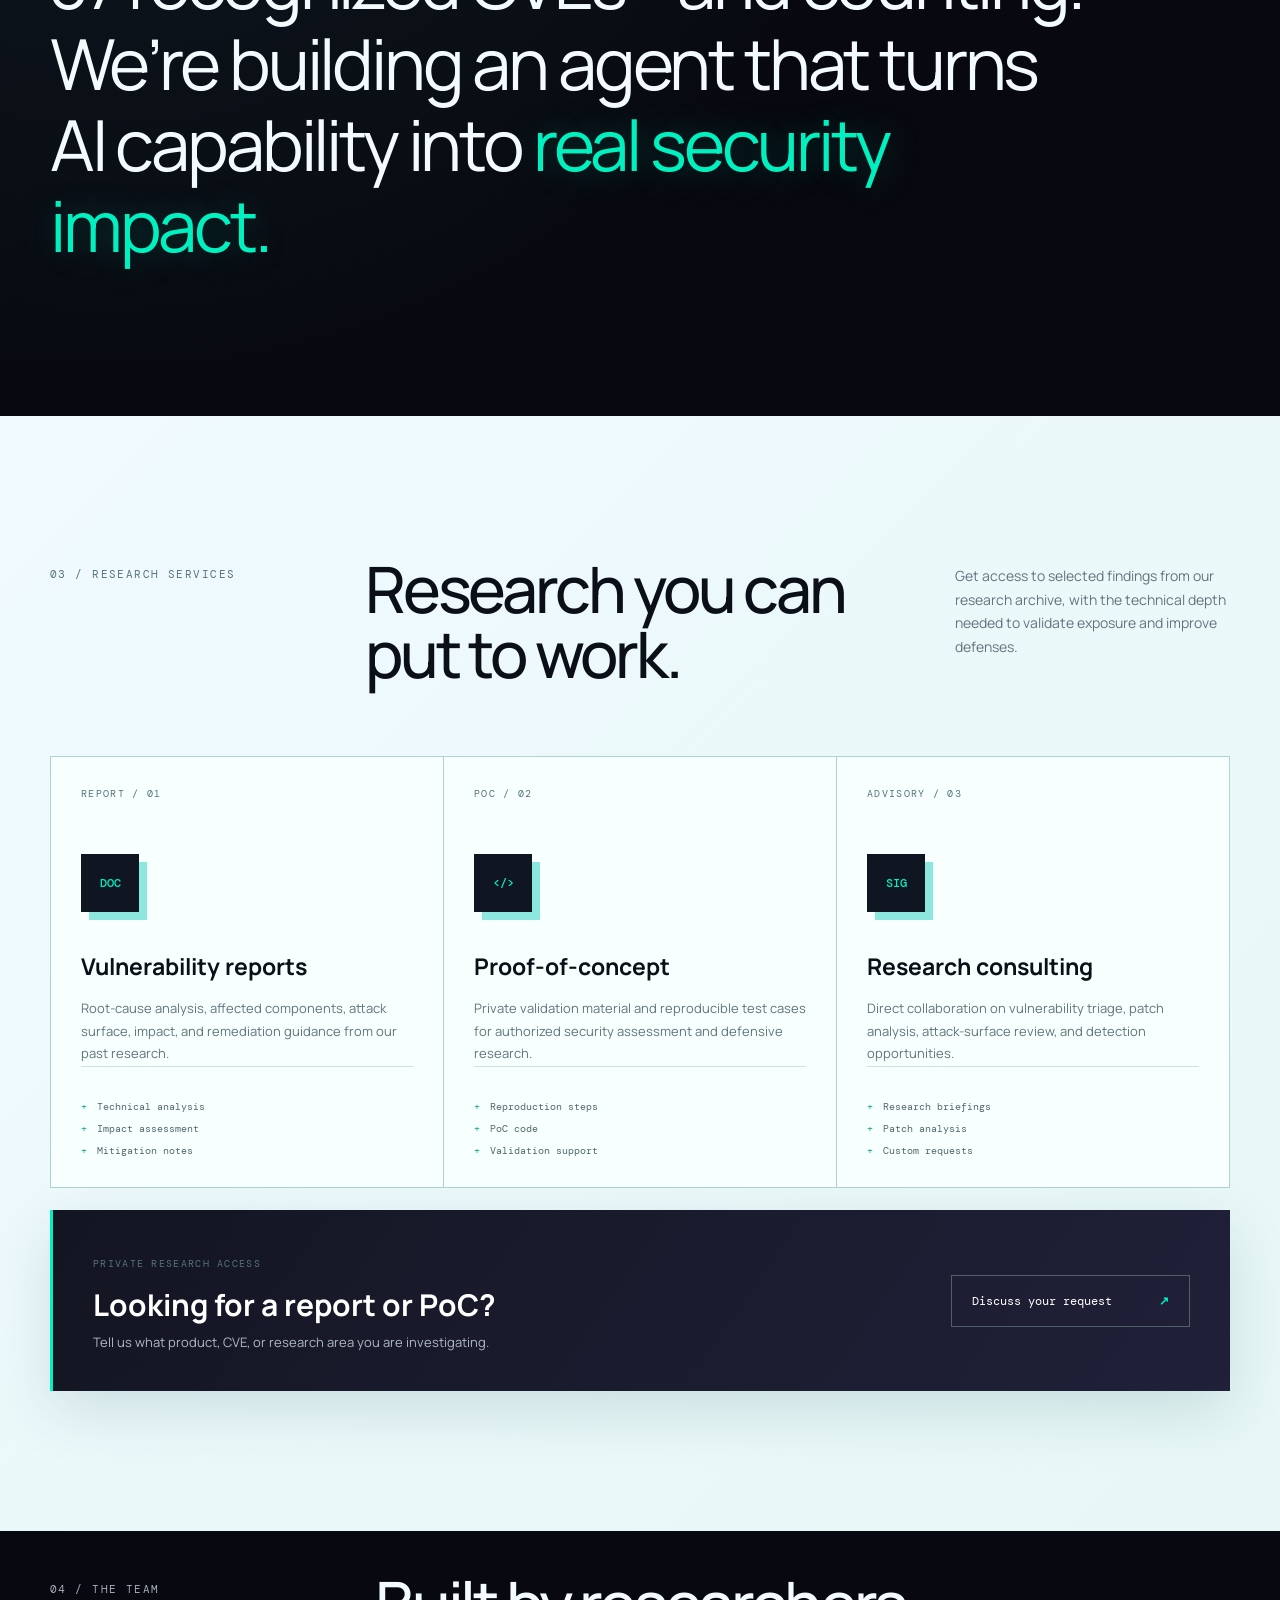
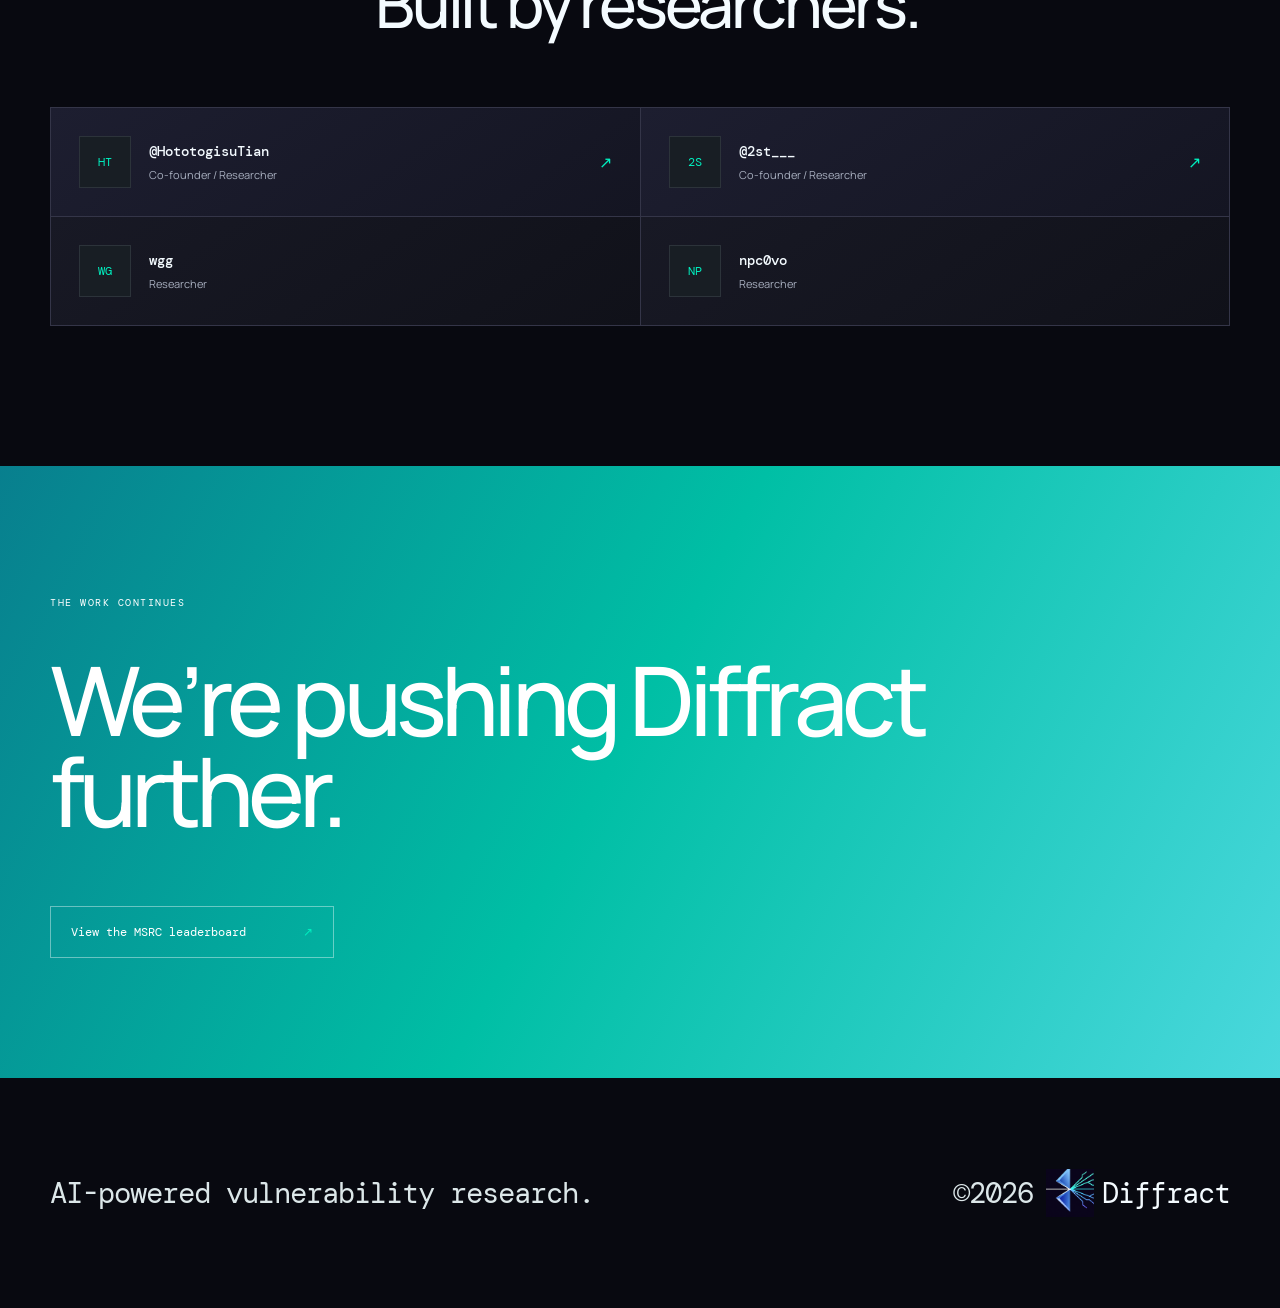
==== commit baf3adc1: "Scale up footer branding" ====
--- a/index.html
+++ b/index.html
@@ -174,7 +174,7 @@
       </section>
     </main>
 
-    <footer class="shell" id="site-footer"><p>AI-powered vulnerability research.</p><small>© <span id="year"></span><span class="footer-mark" aria-label="Diffract"><img src="assets/diffract-logo.png" alt="Diffract" /></span></small></footer>
+    <footer class="shell" id="site-footer"><p>AI-powered vulnerability research.</p><small>© <span id="year"></span><span class="footer-mark" aria-label="Diffract"><img src="assets/diffract-logo.png" alt="Diffract" /></span><span class="footer-name">Diffract</span></small></footer>
     <script src="script.js"></script>
   </body>
 </html>
--- a/visual-fix.css
+++ b/visual-fix.css
@@ -59,3 +59,48 @@
   top: -8px;
   object-fit: cover;
 }
+
+#site-footer {
+  height: 230px;
+  justify-content: space-between;
+}
+
+#site-footer p,
+#site-footer small {
+  font-size: clamp(26px, 2.25vw, 34px);
+  line-height: 1.2;
+  letter-spacing: -.035em;
+  color: #dce7e9;
+}
+
+#site-footer small {
+  display: flex;
+  align-items: center;
+  margin-left: 40px;
+  white-space: nowrap;
+}
+
+#site-footer .footer-mark {
+  width: 48px;
+  height: 48px;
+  margin: 0 8px 0 13px;
+  vertical-align: middle;
+}
+
+#site-footer .footer-mark img {
+  width: 118px;
+  height: 118px;
+  left: -35px;
+  top: -30px;
+}
+
+.footer-name { color: #f4fbff; }
+
+@media (max-width: 800px) {
+  #site-footer { height: 190px; display: block; padding-top: 52px; }
+  #site-footer p,
+  #site-footer small { font-size: 18px; }
+  #site-footer small { margin: 22px 0 0; }
+  #site-footer .footer-mark { width: 34px; height: 34px; margin-inline: 8px 5px; }
+  #site-footer .footer-mark img { width: 84px; height: 84px; left: -25px; top: -21px; }
+}
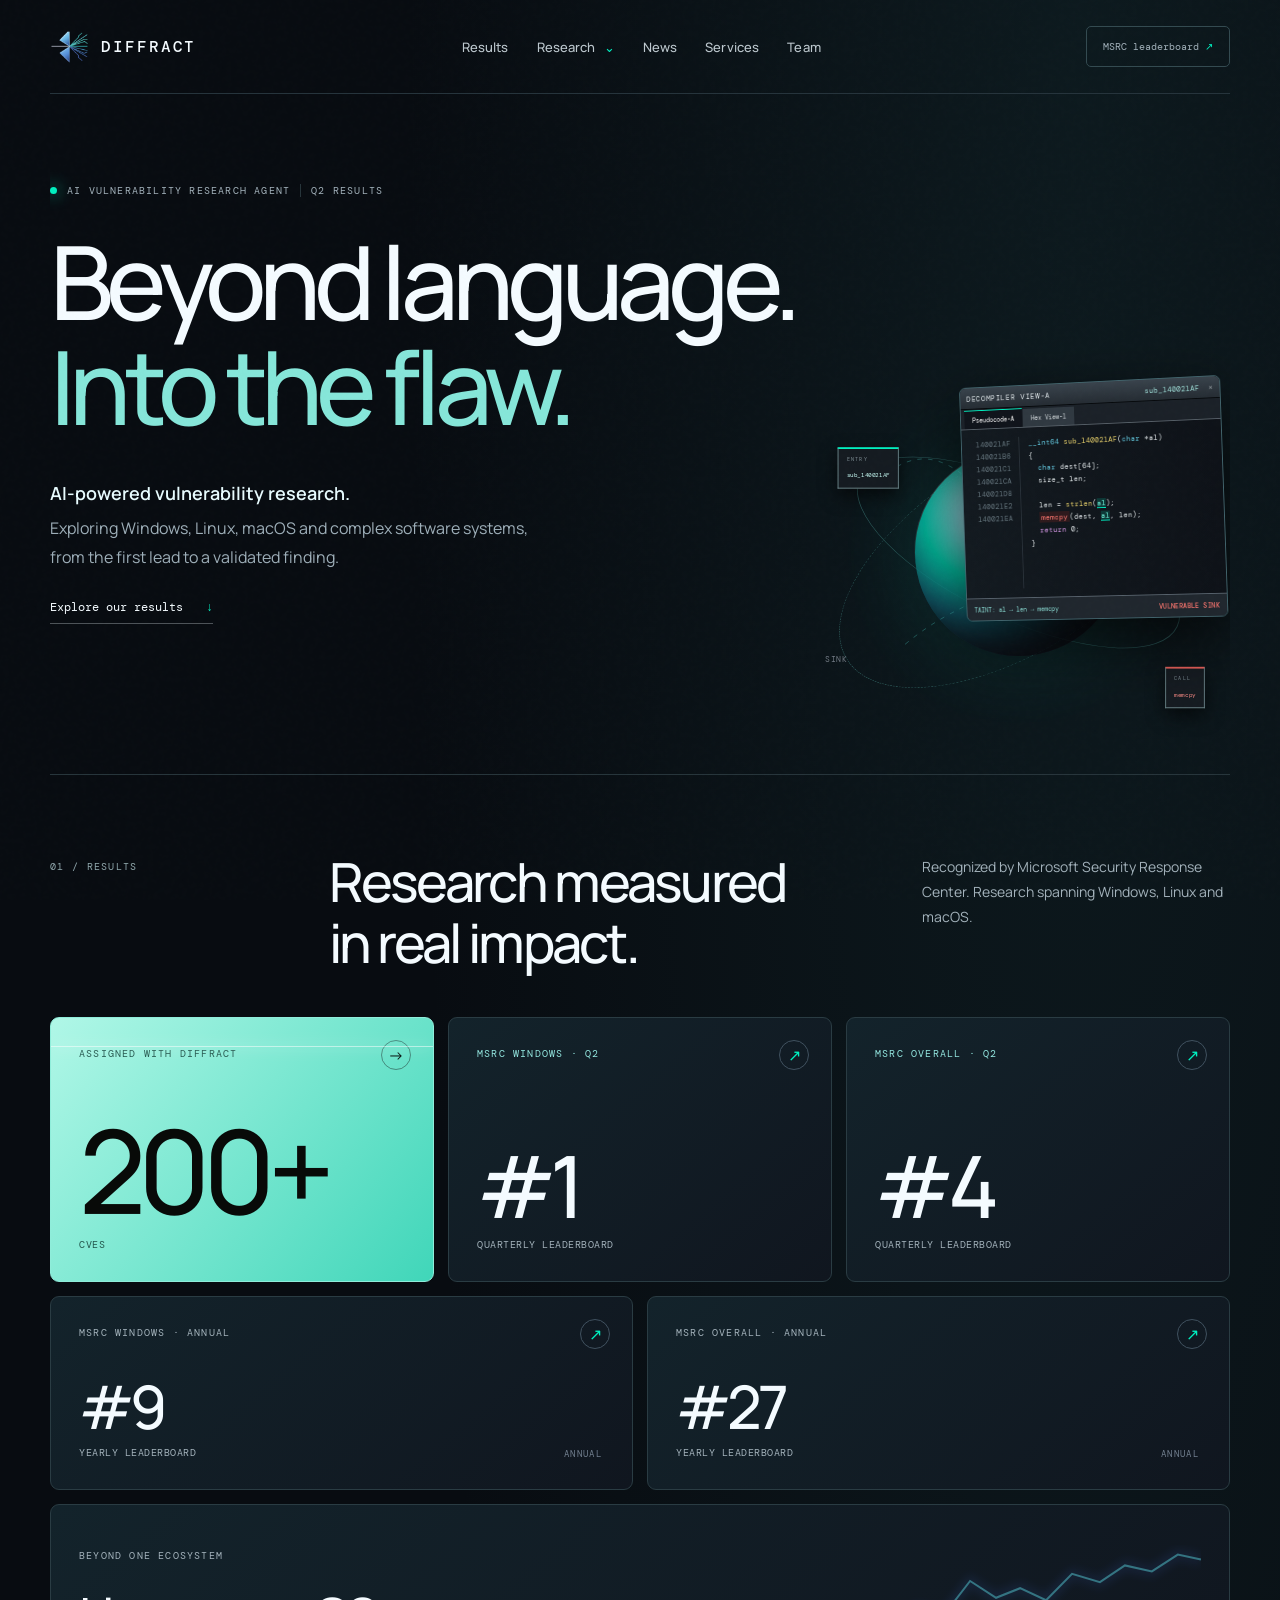
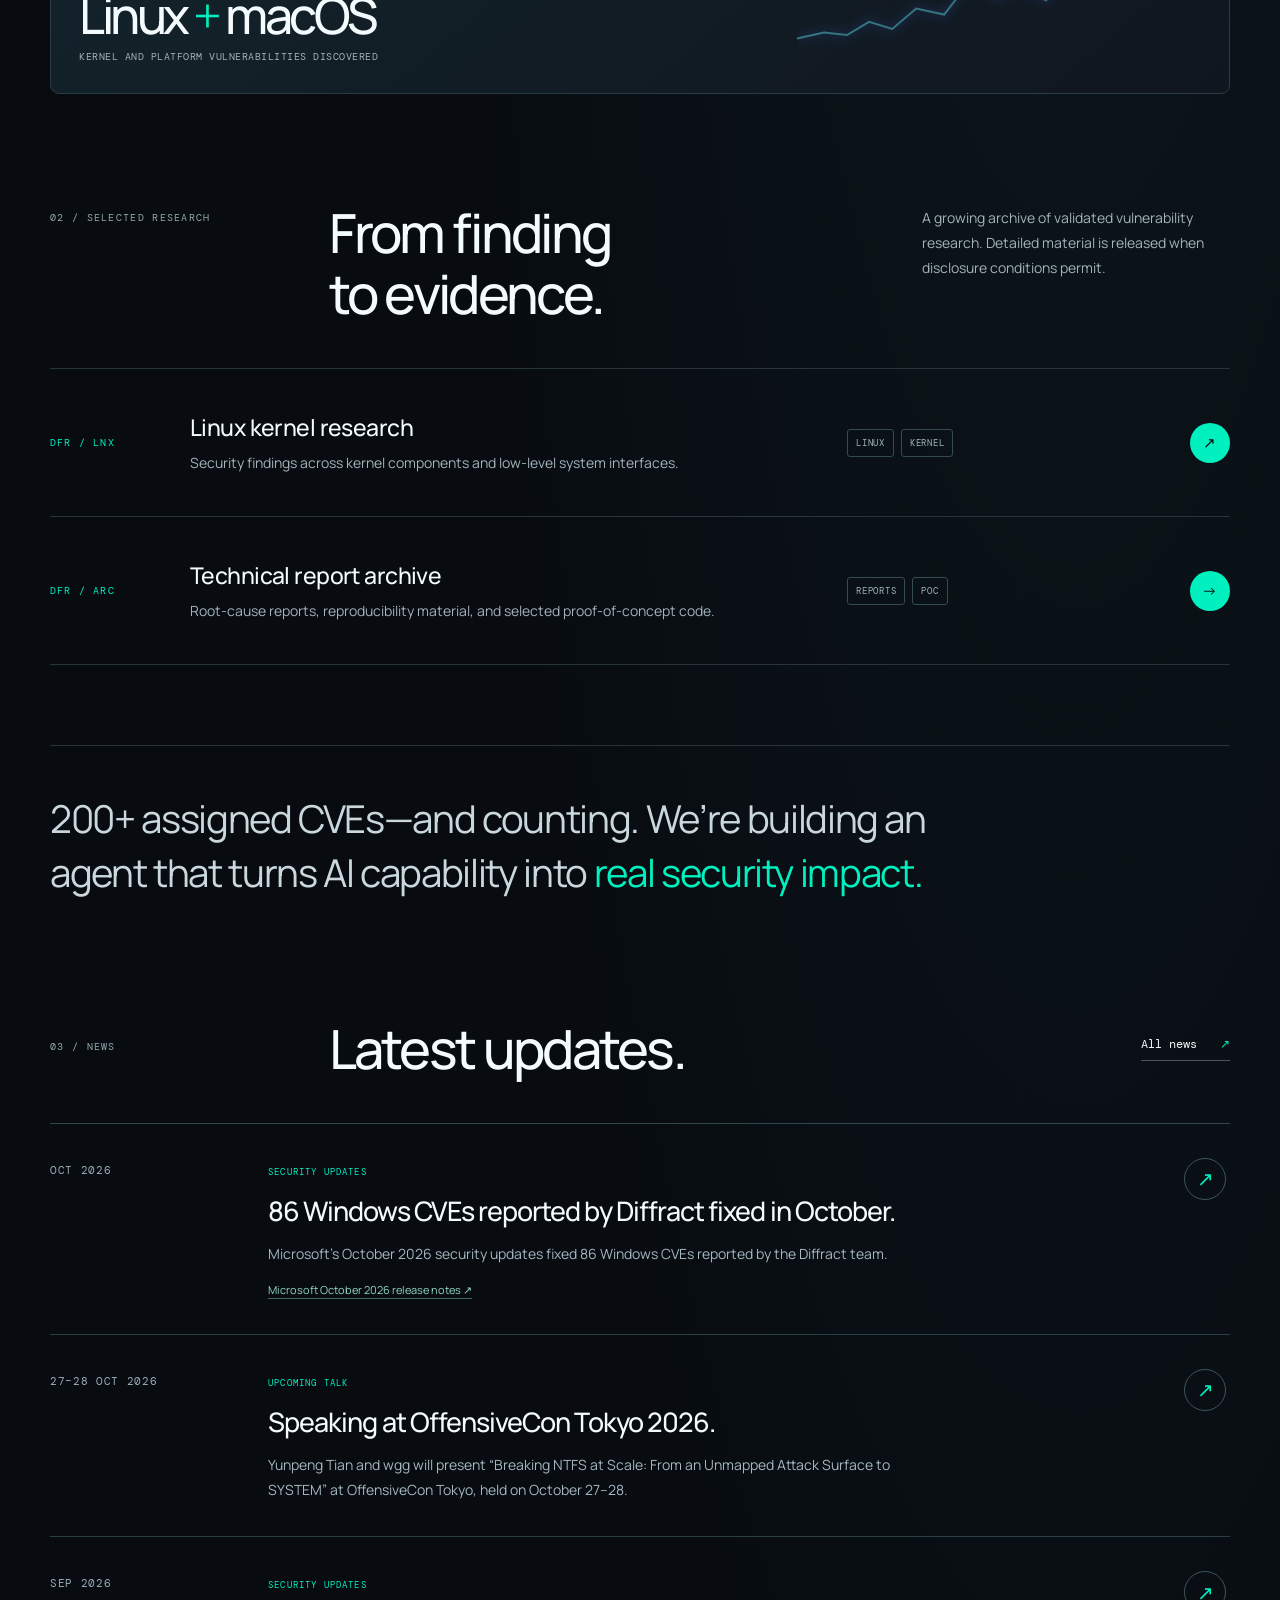
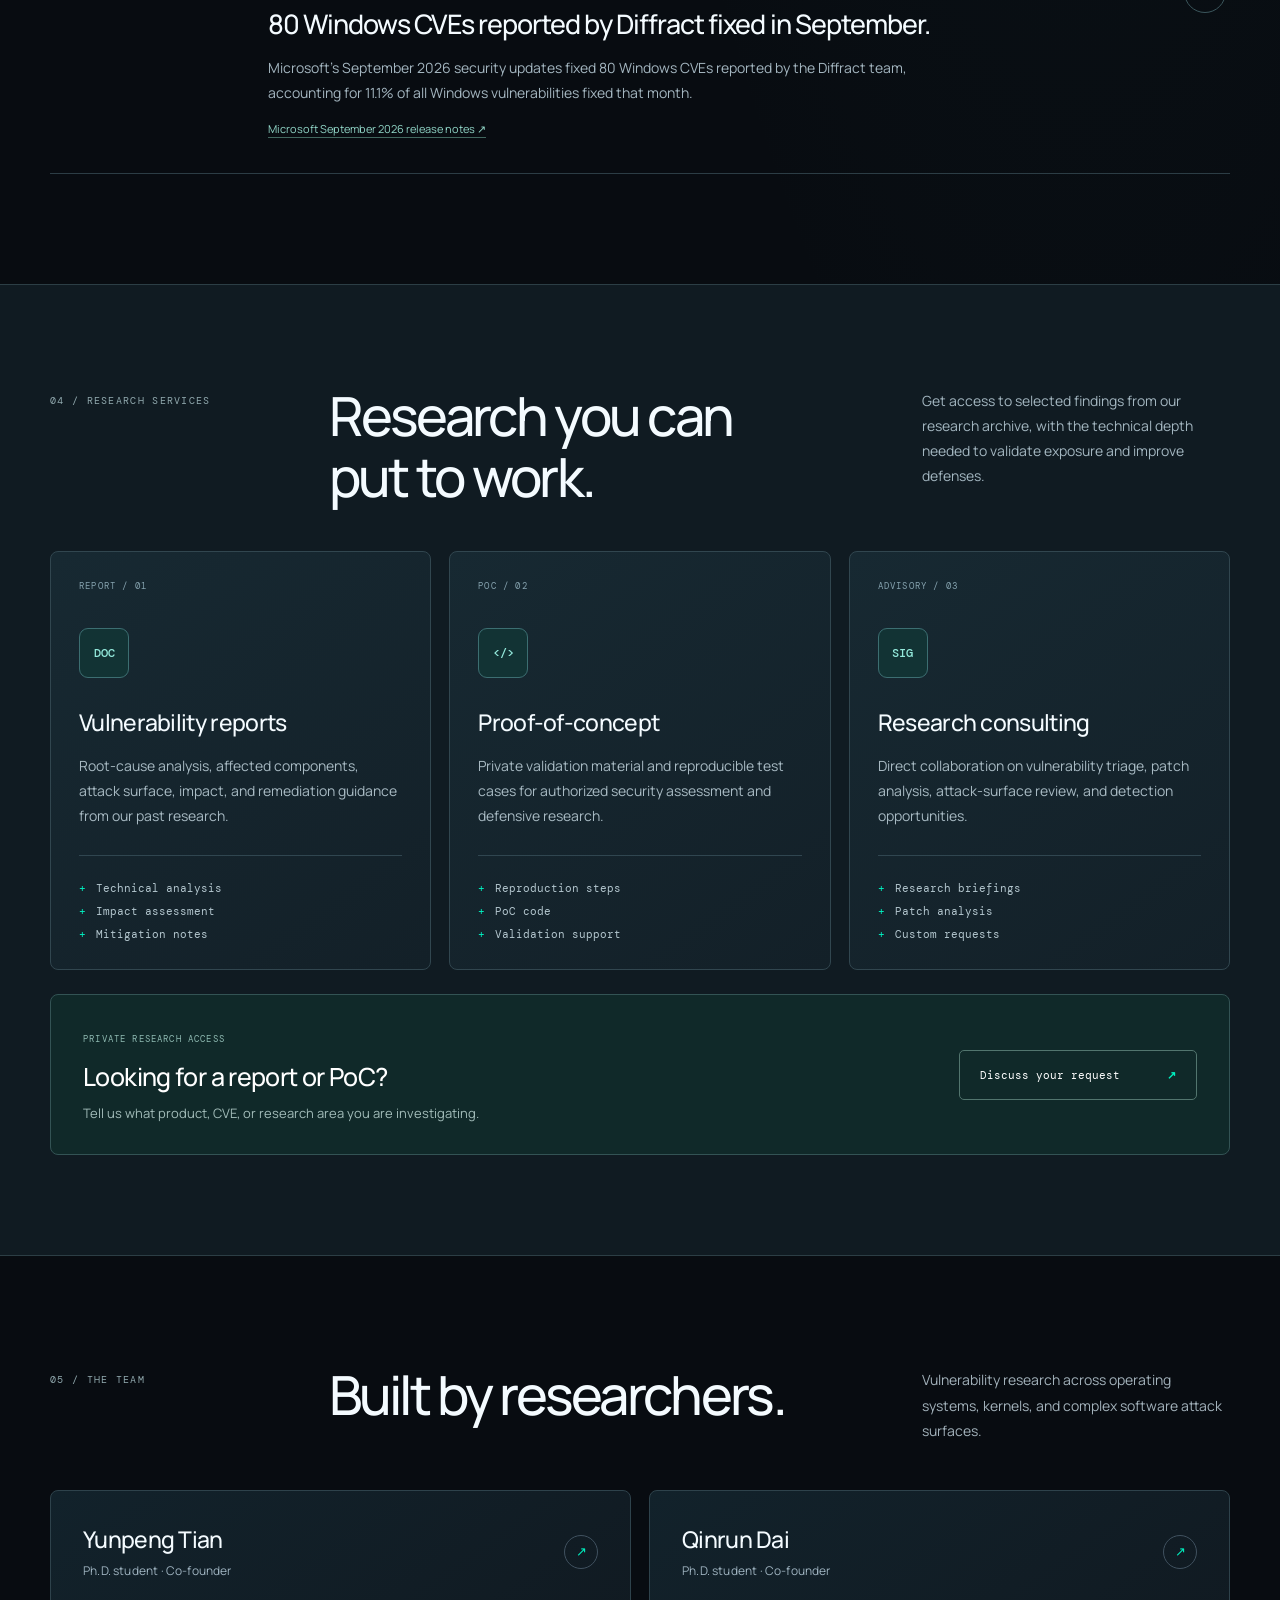
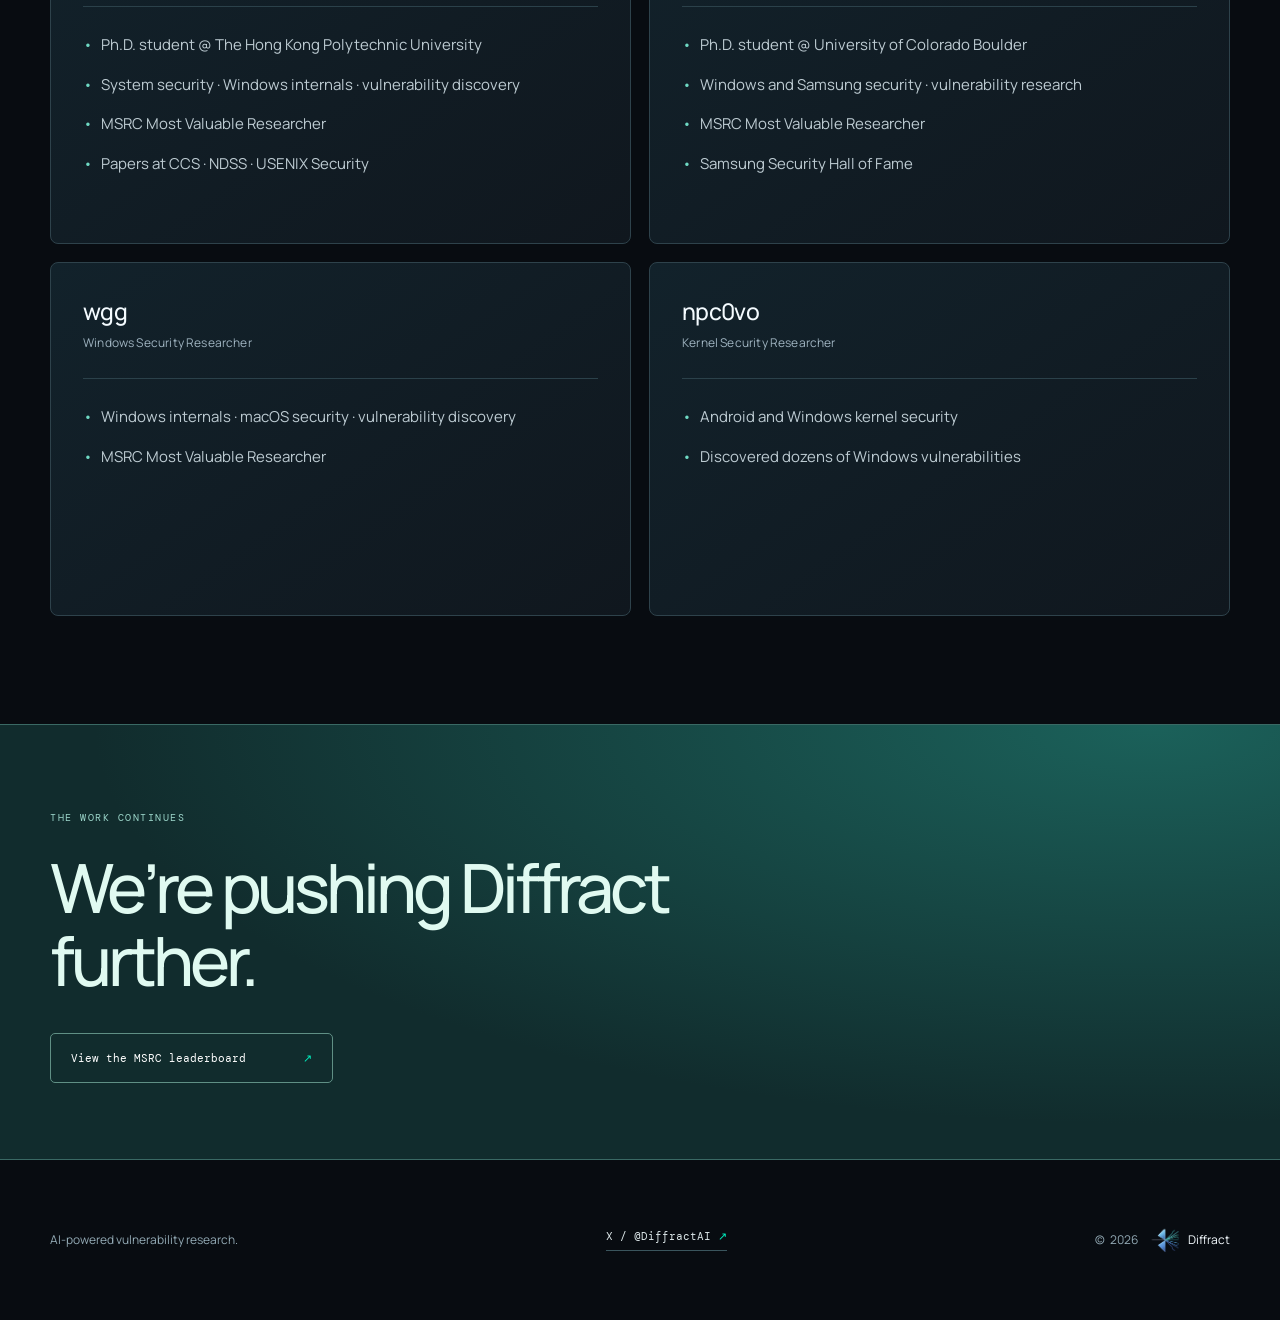
==== commit c3cd3994: "Publish Diffract website" ====
--- a/index.html
+++ b/index.html
@@ -3,10 +3,10 @@
   <head>
     <meta charset="UTF-8" />
     <meta name="viewport" content="width=device-width, initial-scale=1.0" />
-    <meta name="description" content="Diffract is an AI vulnerability research agent built to understand vulnerabilities beyond the limits of LLMs." />
+    <meta name="description" content="Diffract is an AI vulnerability research agent with 200+ assigned CVEs across Microsoft and the Linux kernel." />
     <meta name="theme-color" content="#07090c" />
     <meta property="og:title" content="Diffract — AI Vulnerability Research Agent" />
-    <meta property="og:description" content="37 Microsoft-recognized CVEs. #1 on the MSRC Windows Q2 leaderboard. Proven vulnerability research, powered by AI." />
+    <meta property="og:description" content="200+ assigned CVEs. #1 on the MSRC Windows Q2 leaderboard. Proven vulnerability research, powered by AI." />
     <title>Diffract — AI Vulnerability Research Agent</title>
     <link rel="preconnect" href="https://fonts.googleapis.com" />
     <link rel="preconnect" href="https://fonts.gstatic.com" crossorigin />
@@ -14,17 +14,40 @@
     <link rel="stylesheet" href="styles.css" />
     <link rel="stylesheet" href="theme.css" />
     <link rel="stylesheet" href="visual-fix.css" />
+    <link rel="stylesheet" href="site.css" />
+    <link rel="icon" href="assets/favicon.svg" type="image/svg+xml" />
   </head>
-  <body>
+  <body class="homepage">
     <div class="noise" aria-hidden="true"></div>
     <header class="nav shell">
       <a class="brand" href="#top" aria-label="Diffract home">
-        <span class="brand-image" aria-hidden="true"><img src="assets/diffract-logo.png" alt="" /></span>
+        <span class="brand-image" aria-hidden="true"><img src="assets/diffract-logo-v2.png" alt="" /></span>
         <span>DIFFRACT</span>
       </a>
       <nav aria-label="Main navigation">
         <a href="#results">Results</a>
-        <a href="#research">Research</a>
+        <details class="nav-research">
+          <summary>Research <span aria-hidden="true">⌄</span></summary>
+          <div class="research-menu">
+            <div class="research-menu-copy">
+              <p class="research-menu-label">DIFFRACT RESEARCH</p>
+              <details class="reports-picker">
+                <summary class="research-menu-item">
+                  <span><b>Reports</b><small>Choose a technical report or root-cause analysis.</small></span><i>⌄</i>
+                </summary>
+                <div class="report-options">
+                  <a class="report-option" href="research/vulnerabilities/"><span><small>VULNERABILITY INDEX</small><b>Browse CVE records</b><em>Public advisories and disclosed findings</em></span><i>→</i></a>
+                </div>
+              </details>
+            </div>
+            <a class="research-menu-feature" href="research/">
+              <span>REPORT ARCHIVE</span>
+              <strong>Technical research,<br />organized in one place.</strong>
+              <small>Browse all reports&nbsp; →</small>
+            </a>
+          </div>
+        </details>
+        <a href="news/">News</a>
         <a href="#services">Services</a>
         <a href="#team">Team</a>
       </nav>
@@ -37,7 +60,7 @@
         <div class="eyebrow reveal"><i></i> AI vulnerability research agent <span>Q2 RESULTS</span></div>
         <h1 class="reveal">Beyond language.<br /><em>Into the flaw.</em></h1>
         <div class="hero-bottom reveal">
-          <p><b>Autonomous vulnerability research across Windows, Linux, and complex software systems.</b> Diffract goes beyond large language models—we focus more on the nature of bugs than on AI engineering.</p>
+          <p><b>AI-powered vulnerability research.</b> Exploring Windows, Linux, macOS and complex software systems, from the first lead to a validated finding.</p>
           <a class="text-link" href="#results">Explore our results <span>↓</span></a>
         </div>
         <div class="orb-wrap" aria-hidden="true">
@@ -67,25 +90,18 @@
         </div>
       </section>
 
-      <section class="ticker" aria-label="Highlights">
-        <div class="ticker-track">
-          <span>37 RECOGNIZED CVEs</span><i>✦</i><span>Q2 WINDOWS #1</span><i>✦</i><span>Q2 OVERALL #4</span><i>✦</i><span>ANNUAL WINDOWS #9</span><i>✦</i><span>ANNUAL OVERALL #27</span><i>✦</i>
-          <span>37 RECOGNIZED CVEs</span><i>✦</i><span>Q2 WINDOWS #1</span><i>✦</i><span>Q2 OVERALL #4</span><i>✦</i><span>ANNUAL WINDOWS #9</span><i>✦</i><span>ANNUAL OVERALL #27</span><i>✦</i>
-        </div>
-      </section>
-
       <section class="results shell" id="results">
         <div class="section-head reveal">
-          <p class="kicker">01 / Q2 RESULTS</p>
+          <p class="kicker">01 / RESULTS</p>
           <h2>Research measured<br />in real impact.</h2>
-          <p>Recognized by Microsoft Security Response Center, with findings extending into the Linux kernel.</p>
+          <p>Recognized by Microsoft Security Response Center. Research spanning Windows, Linux and macOS.</p>
         </div>
         <div class="stat-grid">
           <article class="stat stat-primary reveal">
-            <span class="stat-label">Microsoft-recognized</span>
-            <strong data-count="37">37</strong>
+            <span class="stat-label">Assigned with Diffract</span>
+            <strong data-count="200">200+</strong>
             <p>CVEs</p>
-            <a class="arrow stat-link" href="https://msrc.microsoft.com/leaderboard" target="_blank" rel="noreferrer" aria-label="View the MSRC Researcher Leaderboard">↗</a>
+            <a class="arrow stat-link" href="research/vulnerabilities/" aria-label="Browse Diffract CVE records">→</a>
             <div class="scanline"></div>
           </article>
           <article class="stat stat-q2 reveal">
@@ -113,7 +129,7 @@
             <a class="arrow" href="https://www.microsoft.com/en-us/msrc/blog/2026/07/congratulations-to-the-msrc-2026-most-valuable-security-researchers1" target="_blank" rel="noreferrer" aria-label="View the official MSRC 2026 MVR announcement">↗</a>
           </article>
           <article class="stat stat-wide reveal">
-            <div><span class="stat-label">Beyond one ecosystem</span><strong>Linux</strong><p>Kernel vulnerabilities discovered</p></div>
+            <div><span class="stat-label">Beyond one ecosystem</span><strong>Linux <i>+</i> macOS</strong><p>Kernel and platform vulnerabilities discovered</p></div>
             <svg viewBox="0 0 420 100" preserveAspectRatio="none" aria-hidden="true"><path d="M0 78L28 73L52 75L75 64L99 70L124 53L153 58L180 30L207 44L232 36L259 46L286 24L315 31L341 17L369 22L396 8L420 12"/></svg>
           </article>
         </div>
@@ -126,20 +142,44 @@
           <p>A growing archive of validated vulnerability research. Detailed material is released when disclosure conditions permit.</p>
         </div>
         <div class="research-list">
-          <article class="research-row reveal"><span class="research-id">DFR / WIN</span><div><h3>Windows vulnerability research</h3><p>Validated findings recognized through Microsoft Security Response Center.</p></div><div class="tags"><span>WINDOWS</span><span>37 CVEs / TOTAL</span></div><a href="https://msrc.microsoft.com/leaderboard" target="_blank" rel="noreferrer" aria-label="View MSRC leaderboard">↗</a></article>
-          <article class="research-row reveal"><span class="research-id">DFR / LNX</span><div><h3>Linux kernel research</h3><p>Security findings across kernel components and low-level system interfaces.</p></div><div class="tags"><span>LINUX</span><span>KERNEL</span></div><span class="status">RESEARCH ARCHIVE</span></article>
-          <article class="research-row reveal"><span class="research-id">DFR / ARC</span><div><h3>Technical report archive</h3><p>Root-cause reports, reproducibility material, and selected proof-of-concept code.</p></div><div class="tags"><span>REPORTS</span><span>POC</span></div><a href="#services" aria-label="Explore research services">↓</a></article>
+          <article class="research-row reveal"><span class="research-id">DFR / LNX</span><div><h3>Linux kernel research</h3><p>Security findings across kernel components and low-level system interfaces.</p></div><div class="tags"><span>LINUX</span><span>KERNEL</span></div><a href="https://www.cve.org/CVERecord?id=CVE-2026-64432" target="_blank" rel="noreferrer" aria-label="View the Linux kernel CVE record">↗</a></article>
+          <article class="research-row reveal"><span class="research-id">DFR / ARC</span><div><h3>Technical report archive</h3><p>Root-cause reports, reproducibility material, and selected proof-of-concept code.</p></div><div class="tags"><span>REPORTS</span><span>POC</span></div><a href="research/" aria-label="Browse the Diffract research archive">→</a></article>
         </div>
       </section>
 
       <section class="manifesto shell reveal">
-        <p>37 recognized CVEs—and counting. We’re building an agent that turns AI capability into <em>real security impact.</em></p>
+        <p>200+ assigned CVEs—and counting. We’re building an agent that turns AI capability into <em>real security impact.</em></p>
+      </section>
+
+      <section class="latest-news shell" id="news" aria-labelledby="news-title">
+        <div class="section-head reveal">
+          <p class="kicker">03 / NEWS</p>
+          <h2 id="news-title">Latest updates.</h2>
+          <a class="text-link" href="news/">All news <span aria-hidden="true">↗</span></a>
+        </div>
+        <div class="news-list">
+          <article class="news-row reveal" id="october-2026">
+            <time datetime="2026-10">OCT 2026</time>
+            <div class="news-copy"><span class="news-category">SECURITY UPDATES</span><h3>86 Windows CVEs reported by Diffract fixed in October.</h3><p>Microsoft’s October 2026 security updates fixed 86 Windows CVEs reported by the Diffract team.</p><a class="news-source" href="https://msrc.microsoft.com/update-guide/releaseNote/2026-Oct" target="_blank" rel="noreferrer">Microsoft October 2026 release notes ↗</a></div>
+            <a class="news-arrow" href="https://msrc.microsoft.com/update-guide/releaseNote/2026-Oct" target="_blank" rel="noreferrer" aria-label="Read Microsoft’s October 2026 security update release notes">↗</a>
+          </article>
+          <article class="news-row reveal">
+            <time datetime="2026-10-27">27–28 OCT 2026</time>
+            <div class="news-copy"><span class="news-category">UPCOMING TALK</span><h3>Speaking at OffensiveCon Tokyo 2026.</h3><p>Yunpeng Tian and wgg will present “Breaking NTFS at Scale: From an Unmapped Attack Surface to SYSTEM” at OffensiveCon Tokyo, held on October 27–28.</p></div>
+            <a class="news-arrow" href="https://www.offensivecon.jp/speakers/2026/yunpeng-tian-and-gongming-wang.html" target="_blank" rel="noreferrer" aria-label="Read more: Speaking at OffensiveCon Tokyo 2026.">↗</a>
+          </article>
+          <article class="news-row reveal">
+            <time datetime="2026-09">SEP 2026</time>
+            <div class="news-copy"><span class="news-category">SECURITY UPDATES</span><h3>80 Windows CVEs reported by Diffract fixed in September.</h3><p>Microsoft’s September 2026 security updates fixed 80 Windows CVEs reported by the Diffract team, accounting for 11.1% of all Windows vulnerabilities fixed that month.</p><a class="news-source" href="https://msrc.microsoft.com/update-guide/releaseNote/2026-Sep" target="_blank" rel="noreferrer">Microsoft September 2026 release notes ↗</a></div>
+            <a class="news-arrow" href="https://msrc.microsoft.com/update-guide/releaseNote/2026-Sep" target="_blank" rel="noreferrer" aria-label="Read Microsoft’s September 2026 security update release notes">↗</a>
+          </article>
+        </div>
       </section>
 
       <section class="services" id="services">
         <div class="shell">
           <div class="section-head reveal">
-            <p class="kicker">03 / RESEARCH SERVICES</p>
+            <p class="kicker">04 / RESEARCH SERVICES</p>
             <h2>Research you can<br />put to work.</h2>
             <p>Get access to selected findings from our research archive, with the technical depth needed to validate exposure and improve defenses.</p>
           </div>
@@ -156,12 +196,24 @@
       </section>
 
       <section class="team shell" id="team">
-        <div class="section-head reveal"><p class="kicker">04 / THE TEAM</p><h2>Built by researchers.</h2></div>
+        <div class="section-head reveal"><p class="kicker">05 / THE TEAM</p><h2>Built by researchers.</h2><p>Vulnerability research across operating systems, kernels, and complex software attack surfaces.</p></div>
         <div class="people">
-          <a class="person reveal" href="https://x.com/HototogisuTian" target="_blank" rel="noreferrer"><span class="avatar">HT</span><span><b>@HototogisuTian</b><small>Co-founder / Researcher</small></span><i>↗</i></a>
-          <a class="person reveal" href="https://x.com/2st___" target="_blank" rel="noreferrer"><span class="avatar">2S</span><span><b>@2st___</b><small>Co-founder / Researcher</small></span><i>↗</i></a>
-          <div class="person researcher reveal"><span class="avatar">WG</span><span><b>wgg</b><small>Researcher</small></span></div>
-          <div class="person researcher reveal"><span class="avatar">NP</span><span><b>npc0vo</b><small>Researcher</small></span></div>
+          <article class="person person-profile reveal">
+            <div class="person-top"><span><b>Yunpeng Tian</b><small>Ph.D. student · Co-founder</small></span><a href="https://x.com/HototogisuTian" target="_blank" rel="noreferrer" aria-label="Yunpeng Tian on X">↗</a></div>
+            <ul><li>Ph.D. student @ The Hong Kong Polytechnic University</li><li>System security · Windows internals · vulnerability discovery</li><li>MSRC Most Valuable Researcher</li><li>Papers at CCS · NDSS · USENIX Security</li></ul>
+          </article>
+          <article class="person person-profile reveal">
+            <div class="person-top"><span><b>Qinrun Dai</b><small>Ph.D. student · Co-founder</small></span><a href="https://x.com/2st___" target="_blank" rel="noreferrer" aria-label="Qinrun Dai on X">↗</a></div>
+            <ul><li>Ph.D. student @ University of Colorado Boulder</li><li>Windows and Samsung security · vulnerability research</li><li>MSRC Most Valuable Researcher</li><li>Samsung Security Hall of Fame</li></ul>
+          </article>
+          <article class="person person-profile researcher reveal">
+            <div class="person-top"><span><b>wgg</b><small>Windows Security Researcher</small></span></div>
+            <ul><li>Windows internals · macOS security · vulnerability discovery</li><li>MSRC Most Valuable Researcher</li></ul>
+          </article>
+          <article class="person person-profile researcher reveal">
+            <div class="person-top"><span><b>npc0vo</b><small>Kernel Security Researcher</small></span></div>
+            <ul><li>Android and Windows kernel security</li><li>Discovered dozens of Windows vulnerabilities</li></ul>
+          </article>
         </div>
       </section>
 
@@ -174,7 +226,7 @@
       </section>
     </main>
 
-    <footer class="shell" id="site-footer"><p>AI-powered vulnerability research.</p><small>© <span id="year"></span><span class="footer-mark" aria-label="Diffract"><img src="assets/diffract-logo.png" alt="Diffract" /></span><span class="footer-name">Diffract</span></small></footer>
+    <footer class="shell" id="site-footer"><p>AI-powered vulnerability research.</p><a class="official-x" href="https://x.com/DiffractAI" target="_blank" rel="noreferrer" aria-label="Follow Diffract on X">X / @DiffractAI <span>↗</span></a><small>© <span id="year"></span><span class="footer-mark" aria-label="Diffract"><img src="assets/diffract-logo-v2.png" alt="Diffract" /></span><span class="footer-name">Diffract</span></small></footer>
     <script src="script.js"></script>
   </body>
 </html>
--- a/theme.css
+++ b/theme.css
@@ -15,3 +15,83 @@
 .research{padding:30px 0 150px}.research-list{border-top:1px solid var(--line)}.research-row{display:grid;grid-template-columns:130px 1.5fr 1fr 36px;gap:30px;align-items:center;min-height:142px;border-bottom:1px solid var(--line);transition:background .25s,padding .25s}.research-row:hover{background:#111721;padding-inline:18px}.research-id{font:400 10px var(--mono);letter-spacing:.12em;color:#00f0c0}.research-row h3{font-size:20px;margin:0 0 9px}.research-row p{font-size:12px;line-height:1.6;color:var(--muted);margin:0}.research-row>a{width:36px;height:36px;display:grid;place-items:center;color:#07110f;background:var(--acid);text-decoration:none;font-size:15px}.tags{display:flex;gap:7px;flex-wrap:wrap}.tags span,.status{border:1px solid #3d5260;padding:7px 8px;font:400 8px var(--mono);letter-spacing:.08em;color:#9eb6bd}.status{border:0;text-align:right;color:#708089}
 .menu-toggle{display:none;background:none;border:0;width:38px;height:38px;padding:10px;position:relative;z-index:31}.menu-toggle span{display:block;height:1px;background:var(--text);margin:6px 0;transition:transform .25s,opacity .25s}
 @media(max-width:800px){.nav-cta{display:none}.menu-toggle{display:block}.nav nav{display:flex;position:fixed;inset:0;z-index:30;background:radial-gradient(circle at 70% 20%,#17383c,#080910 55%);flex-direction:column;align-items:flex-start;justify-content:center;padding:0 32px;gap:25px;opacity:0;visibility:hidden;transform:translateY(-12px);transition:.3s}.nav nav a{font-size:24px;color:#f2ffff;letter-spacing:-.02em}.menu-open .nav nav{opacity:1;visibility:visible;transform:none}.menu-open{overflow:hidden}.menu-open .menu-toggle span:first-child{transform:translateY(3.5px) rotate(45deg)}.menu-open .menu-toggle span:last-child{transform:translateY(-3.5px) rotate(-45deg)}.stat-grid{grid-template-columns:1fr 1fr}.stat-primary{grid-column:1/-1}.stat-q2,.stat-annual{grid-column:span 1}.stat-annual{min-height:205px}.stat-annual strong{font-size:56px}.research{padding:0 0 95px}.research-row{grid-template-columns:74px 1fr 30px;gap:16px;padding:24px 0}.research-row .tags{grid-column:2}.research-row>a,.research-row>.status{grid-column:3;grid-row:1/3}.status{writing-mode:vertical-rl;font-size:7px}.research-row:hover{padding-inline:10px}.decompiler{width:255px;right:38px;top:40px;transform:scale(.78) rotateZ(1deg);transform-origin:top right}.graph-node{transform:scale(.8)}.graph-sink{right:70px}}
+
+/* Research navigation and expanded researcher profiles. */
+.nav-research{position:relative;color:var(--muted);font:400 12px var(--mono)}
+.nav-research>summary{display:flex;align-items:center;gap:8px;cursor:pointer;list-style:none;transition:color .2s}
+.nav-research summary::-webkit-details-marker{display:none}
+.nav-research>summary:hover,.nav-research[open]>summary{color:var(--text)}
+.nav-research>summary span{display:inline-block;color:var(--acid);font-size:13px;transition:transform .2s}
+.nav-research[open]>summary span{transform:rotate(180deg)}
+.research-menu{position:absolute;z-index:40;top:38px;left:50%;display:grid;grid-template-columns:1.08fr .92fr;width:570px;padding:10px;border:1px solid #3a4651;background:rgba(13,16,23,.97);box-shadow:0 30px 90px #000c;backdrop-filter:blur(18px);transform:translate(-50%,8px);opacity:0;visibility:hidden;transition:opacity .18s,transform .18s,visibility .18s}
+.nav-research[open] .research-menu{transform:translate(-50%,0);opacity:1;visibility:visible}
+.research-menu-copy{padding:18px 20px}
+.research-menu-label{margin:0 0 12px;color:#71828c;font:400 8px var(--mono);letter-spacing:.16em}
+.research-menu-item{display:flex;align-items:center;justify-content:space-between;gap:18px;padding:15px 0;border-top:1px solid #28323b;text-decoration:none}
+.research-menu-item span{display:block;color:inherit;font-size:inherit;transform:none!important}
+.research-menu-item b{display:block;color:#eefcff;font:500 13px var(--sans)}
+.research-menu-item small{display:block;max-width:225px;margin-top:5px;color:#82909a;font:400 10px/1.5 var(--sans)}
+.research-menu-item i{color:var(--acid);font-style:normal}
+.reports-picker{border-bottom:1px solid #28323b}
+.reports-picker>.research-menu-item{cursor:pointer;list-style:none}
+.reports-picker>.research-menu-item i{transition:transform .2s}
+.reports-picker[open]>.research-menu-item i{transform:rotate(180deg)}
+.report-options{padding:0 0 12px}
+.report-option{display:flex;align-items:center;justify-content:space-between;gap:15px;margin:0 0 6px;padding:12px;border:1px solid #2f3a45;background:#111720;color:inherit;text-decoration:none;transition:border-color .2s,background .2s}
+.report-option:hover{border-color:#4c6a70;background:#151e28}
+.report-option span{display:block;transform:none!important}
+.report-option small{display:block;margin:0 0 5px;color:var(--acid);font:400 7px var(--mono);letter-spacing:.1em}
+.report-option b{display:block;color:#eefcff;font:500 12px var(--sans)}
+.report-option em{display:block;margin-top:4px;color:#81909b;font:400 9px var(--sans)}
+.report-option>i{color:var(--acid);font-style:normal}
+.research-menu-feature{position:relative;display:flex;min-height:204px;padding:20px;overflow:hidden;flex-direction:column;justify-content:flex-end;color:#f4ffff;text-decoration:none;background:radial-gradient(circle at 78% 18%,rgba(88,207,225,.32),transparent 25%),radial-gradient(circle at 90% 30%,rgba(0,240,192,.2),transparent 35%),linear-gradient(145deg,#171a2a,#0c1419);border-left:1px solid #34434c}
+.research-menu-feature:before{content:"";position:absolute;width:130px;height:130px;right:-34px;top:-42px;border:1px solid rgba(88,207,225,.32);border-radius:50%;box-shadow:0 0 0 20px rgba(0,240,192,.035),0 0 60px rgba(0,240,192,.14)}
+.research-menu-feature:after{content:"";position:absolute;width:90px;height:1px;right:18px;top:62px;background:linear-gradient(90deg,transparent,var(--acid));transform:rotate(-24deg);transform-origin:right center}
+.research-menu-feature span{color:var(--acid);font:400 8px var(--mono);letter-spacing:.14em}
+.research-menu-feature strong{position:relative;margin:10px 0 14px;font:500 20px/1.16 var(--sans);letter-spacing:-.025em}
+.research-menu-feature small{color:#d9e5e5;font:400 9px var(--mono)}
+
+.team .section-head{grid-template-columns:1fr 2fr 1fr}
+.person.person-profile{display:block;min-height:390px;padding:34px;background:linear-gradient(145deg,#1d1e30,var(--panel));border-top:1px solid #41515f}
+.person.person-profile:nth-child(1),.person.person-profile:nth-child(2){border-top-color:var(--acid)}
+.person.person-profile:hover{background:linear-gradient(145deg,#22283a,#171925)}
+.person-top{display:flex;align-items:center}
+.person-top>span:not(.avatar){min-width:0}
+.person-profile .avatar{width:60px;height:60px;margin-right:20px;font-size:13px}
+.person-top b{display:block;color:var(--text);font:500 22px var(--sans);letter-spacing:-.025em}
+.person-top small{display:block;margin-top:7px;color:#8e9ca7;font:400 11px var(--mono);letter-spacing:.075em;text-transform:uppercase}
+.person-top>a{display:grid;width:34px;height:34px;margin-left:auto;place-items:center;border:1px solid #40515f;color:var(--acid);font:400 13px var(--mono);text-decoration:none;transition:background .2s,color .2s,border-color .2s}
+.person-top>a:hover{border-color:var(--acid);background:var(--acid);color:#07110f}
+.person-profile ul{margin:31px 0 0;padding:24px 0 0;list-style:none;border-top:1px solid #303946}
+.person-profile li{position:relative;margin:0;padding:9px 0 9px 18px;color:#b8c3cd;font:400 15px/1.58 var(--sans)}
+.person-profile li:before{content:"+";position:absolute;left:0;color:var(--acid);font-family:var(--mono)}
+.stat-wide strong{font-size:clamp(42px,5vw,64px)}
+.stat-wide strong i{color:var(--acid);font-style:normal;font-weight:300}
+
+@media(max-width:800px){
+  .nav-research{width:100%}
+  .nav-research>summary{color:#f2ffff;font:500 24px var(--sans);letter-spacing:-.02em}
+  .nav-research>summary span{font-size:18px}
+  .research-menu{position:static;display:block;width:100%;margin-top:14px;padding:0;border:0;border-left:1px solid #38515a;background:none;box-shadow:none;backdrop-filter:none;transform:translateY(-6px)}
+  .nav-research[open] .research-menu{transform:none}
+  .research-menu-copy{padding:0 0 0 18px}
+  .research-menu-label,.research-menu-feature{display:none}
+  .research-menu-item{padding:10px 0;border:0}
+  .research-menu-item b{font-size:15px}
+  .research-menu-item small{font-size:10px}
+  .reports-picker>.research-menu-item i{display:block}
+  .report-options{padding-bottom:5px}
+  .report-option{margin:0 0 8px;padding:11px}
+  .nav nav .report-option{font-size:inherit;letter-spacing:normal}
+  .report-option b{font-size:13px}
+  .report-option em{font-size:9px}
+  .report-option>i{font-size:12px}
+  .stat-wide strong{font-size:39px}
+  .team .section-head{display:block}
+  .person.person-profile{min-height:0;padding:27px}
+  .person-profile .avatar{width:54px;height:54px;margin-right:17px;font-size:12px}
+  .person-top b{font-size:19px}
+  .person-top small{font-size:10px}
+  .person-profile ul{margin-top:24px}
+  .person-profile li{padding-block:8px;font-size:13.5px}
+}
--- a/visual-fix.css
+++ b/visual-fix.css
@@ -96,10 +96,24 @@
 
 .footer-name { color: #f4fbff; }
 
+.official-x {
+  color: #dce7e9;
+  border-bottom: 1px solid #43545c;
+  padding-bottom: 7px;
+  font: 400 13px var(--mono);
+  text-decoration: none;
+  white-space: nowrap;
+}
+
+.official-x span { color: var(--acid); }
+
+.official-x:hover { color: #fff; border-color: var(--acid); }
+
 @media (max-width: 800px) {
   #site-footer { height: 190px; display: block; padding-top: 52px; }
   #site-footer p,
   #site-footer small { font-size: 18px; }
+  #site-footer .official-x { display: inline-block; margin-top: 20px; font-size: 12px; }
   #site-footer small { margin: 22px 0 0; }
   #site-footer .footer-mark { width: 34px; height: 34px; margin-inline: 8px 5px; }
   #site-footer .footer-mark img { width: 84px; height: 84px; left: -25px; top: -21px; }
--- a/site.css
+++ b/site.css
@@ -0,0 +1,207 @@
+/* Shared site chrome, homepage layout and news. */
+:root{--line:#27353b;--muted:#a3b2bb}
+body{background:radial-gradient(ellipse at 84% 0,rgba(39,98,101,.16),transparent 42rem),#080c11}
+::selection{background:#00f0c0;color:#071512}
+:focus-visible{outline:2px solid var(--acid);outline-offset:6px}
+html{scroll-padding-top:32px}
+.noise{opacity:.018}
+.nav{height:94px;border-bottom-color:#26343c;z-index:60}
+.nav nav{gap:28px;align-items:center}
+.nav nav>a,.nav-research>summary{font:500 13px var(--sans);letter-spacing:.01em;color:#bdc8ce}
+.nav nav>a:hover,.nav nav>a[aria-current="page"]{color:var(--acid)}
+.brand{gap:13px;font-size:16px;letter-spacing:.12em}
+.brand-image,.footer-mark,#site-footer .footer-mark{position:relative;display:block;flex:0 0 38px;width:38px;height:38px;overflow:hidden}
+.brand-image img,.footer-mark img,#site-footer .footer-mark img{position:absolute;width:170px;height:auto;max-width:none;left:-5px;top:-2px;object-fit:contain;filter:none}
+.nav-cta{border-color:#344b51;border-radius:5px;padding:13px 16px;font-size:10px}
+.nav-cta:hover{background:#132a2b;border-color:#4a8c82}
+.research-menu{border-radius:9px;box-shadow:0 26px 70px #0009;border-color:#35474c}
+.research-menu-copy{padding:22px}
+.research-menu-item b{font-size:16px}
+.research-menu-item small{font-size:12px}
+.report-option b{font-size:14px}
+.report-option em{font-size:11px}
+.report-option small{font-size:9px}
+.report-option{border-radius:5px}
+.research-menu-feature{border-radius:5px}
+.research-menu-feature small{font-size:11px}
+.research-menu-feature span,.research-menu-label{font-size:9px}
+.homepage .hero{min-height:680px;height:auto;max-height:none;padding:90px 0 100px}
+.homepage .hero h1{font-size:clamp(68px,8vw,112px);line-height:1.03;letter-spacing:-.065em;margin:32px 0 40px}
+.homepage .hero h1 em{color:#86e6d9;-webkit-text-stroke:0}
+.homepage .eyebrow{font-size:10px;letter-spacing:.12em}
+.homepage .hero-bottom{display:block}
+.homepage .hero-bottom p{max-width:490px;font-size:16px;line-height:1.8;color:#9eafb9}
+.homepage .hero-bottom p b{font-size:18px;margin-bottom:6px}
+.homepage .hero-bottom .text-link{display:inline-block;margin-top:28px}
+.homepage .orb-wrap{right:0;bottom:10px;transform:scale(.9);transform-origin:bottom right;pointer-events:none}
+.homepage .orb{opacity:.8;box-shadow:inset -30px -20px 60px #080c11,0 0 100px #00e5c42b}
+.homepage .decompiler{right:8px;top:45px;border-color:#41636b;border-radius:7px;overflow:hidden;transform:perspective(900px) rotateY(-6deg) rotateZ(-2deg)}
+.homepage .results{padding:76px 0 108px;border-top:1px solid var(--line)}
+.homepage .section-head{grid-template-columns:.78fr 1.8fr 1fr;gap:38px;margin-bottom:44px}
+.homepage .section-head h2{font-size:clamp(36px,4.3vw,54px);line-height:1.13;letter-spacing:-.05em}
+.homepage .section-head>p:last-child{font-size:14px;line-height:1.8;margin:3px 0}
+.homepage .kicker{font-size:10px;line-height:1.7;color:#91a9ae;margin-top:7px}
+.homepage .stat-grid{gap:14px;background:none;border:0}
+.homepage .stat{min-height:265px;border:1px solid #2a3c43;border-radius:9px;background:linear-gradient(140deg,#13232b,#10161f);padding:28px}
+.homepage .stat-primary{background:linear-gradient(130deg,#b0f7e7,#40d6b9);border-color:#8fedda}
+.homepage .stat-primary .stat-label,.homepage .stat-primary p{color:#24584e}
+.homepage .stat strong{font-size:86px;letter-spacing:-.07em}
+.homepage .stat-primary strong{font-size:116px}
+.homepage .stat-label{font-size:10px;padding-right:32px;line-height:1.65}
+.homepage .stat p{font-size:10px;line-height:1.7;letter-spacing:.05em}
+.homepage .stat-annual{min-height:194px}
+.homepage .stat-annual strong{font-size:60px}
+.homepage .stat-q2{box-shadow:none}
+.homepage .stat .arrow{top:22px;right:22px;width:30px;height:30px;border-radius:50%}
+.homepage .stat-wide{min-height:190px}
+.homepage .stat-wide strong{font-size:50px;margin-top:26px}
+.homepage .stat-wide svg{width:36%;opacity:.5}
+.homepage .stat-wide:after{display:none}
+.homepage .research{padding:0 0 80px}
+.homepage .research-row{grid-template-columns:112px 1.5fr .75fr 40px;gap:28px;min-height:148px}
+.homepage .research-row h3{font-size:23px;font-weight:500;letter-spacing:-.025em}
+.homepage .research-row p{font-size:14px}
+.homepage .research-row:hover{background:#111c22}
+.homepage .research-row>a{border-radius:50%;width:40px;height:40px}
+.homepage .tags span{font-size:9px;border-color:#354b53;border-radius:3px}
+.homepage .manifesto{padding:46px 0 68px;border-top:1px solid var(--line)}
+.homepage .manifesto p{max-width:970px;font-size:clamp(27px,3vw,40px);line-height:1.4;letter-spacing:-.035em;color:#cad8de}
+.homepage .manifesto em{text-shadow:none}
+.latest-news{padding:50px 0 110px}
+.latest-news .section-head{align-items:center}
+.latest-news .text-link{justify-self:end;align-self:center;white-space:nowrap;font-size:12px}
+.news-list{border-top:1px solid #33464e}
+.news-row{display:grid;grid-template-columns:180px minmax(0,1fr) 46px;gap:38px;align-items:start;padding:34px 0;border-bottom:1px solid #2c3d45;color:inherit;text-decoration:none;transition:background .2s}
+.news-row:focus-within{background:#102027}
+.news-row,.news-copy,.news-copy h3,.news-copy p{-webkit-user-select:text;user-select:text;cursor:text}
+.news-row .news-arrow{cursor:pointer;text-decoration:none;flex-shrink:0}
+.news-count{color:var(--acid);font:500 27px/1.5 var(--sans);letter-spacing:-.04em;text-align:center}
+.news-row time{color:#98aeb8;font:400 11px/1.8 var(--mono);letter-spacing:.06em;padding-top:3px}
+.news-category{color:var(--acid);font:400 9px var(--mono);letter-spacing:.13em}
+.news-copy h3{margin:13px 0 12px;font-size:clamp(22px,2.1vw,29px);line-height:1.35;letter-spacing:-.035em;font-weight:500;max-width:700px}
+.news-copy p{margin:0;max-width:680px;font-size:14px;line-height:1.8;color:#a4b6c0}
+.news-source{display:inline-block;margin-top:15px;color:#91d6c7;font:400 11px/1.7 var(--sans);text-decoration:underline;text-underline-offset:4px;text-decoration-color:#42675f;cursor:pointer}
+.news-source:hover{color:var(--acid);text-decoration-color:var(--acid)}
+.news-arrow{display:grid;place-items:center;width:42px;height:42px;border:1px solid #3b565c;border-radius:50%;color:var(--acid);font-size:20px;transition:color .2s,background .2s}
+.news-arrow:hover,.news-arrow:focus-visible{background:var(--acid);color:#08201b}
+.homepage .services{padding:100px 0;background:#101b22;color:var(--text);border-block:1px solid #2c3e45}
+.homepage .services .section-head>p:last-child{color:#a3b6c0}
+.homepage .services .kicker{color:#91a9ae}
+.homepage .service-grid{gap:18px;background:none;border:0}
+.homepage .service-card{min-height:390px;padding:28px;background:linear-gradient(145deg,#172932,#132028);border:1px solid #31464f;border-radius:8px}
+.homepage .service-card>span{color:#86a3af;font-size:9px}
+.homepage .service-icon{margin:36px 0 28px;border:1px solid #3c6e71;box-shadow:none;border-radius:9px;background:#123334;color:#94eadc;width:50px;height:50px}
+.homepage .service-card h3{font-size:23px;font-weight:500;letter-spacing:-.03em}
+.homepage .service-card p{font-size:14px;line-height:1.8;color:#a8bac3;margin-bottom:27px}
+.homepage .service-card ul{padding-top:16px;border-color:#304650}
+.homepage .service-card li{font-size:11px;color:#b3c6ce}
+.homepage .service-card li:before{color:var(--acid)}
+.homepage .service-cta{margin-top:24px;padding:30px 32px;border:1px solid #335354;border-radius:8px;box-shadow:none;background:#102929}
+.homepage .service-cta h3{font-size:25px;font-weight:500;letter-spacing:-.025em}
+.homepage .service-cta span{color:#8eb9b1;font-size:9px}
+.homepage .service-cta p{color:#a2bcb9;line-height:1.7}
+.homepage .service-cta a{border-radius:5px;white-space:nowrap;border-color:#52756e;font-size:11px;transition:background .2s}
+.homepage .service-cta a:hover{background:#22483e}
+.homepage .team{padding:108px 0}
+.homepage .people{gap:18px;border:0;background:none}
+.homepage .person.person-profile{min-height:354px;padding:32px;border:1px solid #2e424b;border-radius:8px;background:linear-gradient(145deg,#12222b,#10171e)}
+.homepage .person.person-profile:hover{background:linear-gradient(145deg,#18303a,#101b23);border-color:#49716e}
+.homepage .person-profile .avatar{width:55px;height:55px;flex:0 0 55px;border-radius:50%;background:#102d30;border-color:#34635f;color:#8be4d5}
+.homepage .person-top b{font-family:var(--sans);font-size:23px;letter-spacing:-.03em}
+.homepage .person-top small{font:400 12px/1.5 var(--sans);letter-spacing:.015em;text-transform:none;color:#9fb3c0}
+.homepage .person-top>a{border-radius:50%;flex-shrink:0}
+.homepage .person-profile ul{margin-top:26px;padding-top:18px;border-color:#2b414a}
+.homepage .person-profile li{font-size:15px;line-height:1.7;padding-block:7px;color:#bdcbd2}
+.homepage .person-profile li:before{content:"•";font-family:var(--sans);color:#6fdac4}
+.homepage .closing{padding:76px 0;background:radial-gradient(ellipse at 90% 0,#1b615a,transparent 65%),#112c2d;border-block:1px solid #3a6964}
+.homepage .closing .shell{position:relative}
+.homepage .closing p{color:#9cd6ca;font-size:10px}
+.homepage .closing h2{font-size:clamp(40px,5.4vw,68px);line-height:1.08;margin:27px 0 35px;color:#e0faf1}
+.homepage .closing a{border-radius:5px;border-color:#609085;font-size:11px}
+#site-footer{height:auto;min-height:160px;gap:26px;padding-block:40px}
+#site-footer p,#site-footer small{font:400 12px/1.6 var(--sans);letter-spacing:0;color:#93aab5}
+#site-footer p{max-width:220px}
+#site-footer small{margin-left:0;gap:5px}
+#site-footer .footer-mark{margin:0 4px 0 8px;flex-basis:28px;width:28px;height:28px}
+#site-footer .footer-mark img{width:127px;left:-4px;top:-1px}
+.official-x{font-size:11px;border-color:#3a555d}
+.news-page .news-hero{padding:82px 0 64px;border-bottom:1px solid var(--line)}
+.news-page .news-hero .kicker{color:var(--acid);font-size:10px}
+.news-page .news-hero h1{font-size:clamp(64px,9vw,112px);font-weight:500;letter-spacing:-.07em;line-height:1.08;margin:30px 0 24px}
+.news-page .news-hero p:last-child{max-width:600px;color:#a8bdc7;font-size:18px;line-height:1.8}
+.news-page .news-archive{padding:60px 0 90px}
+.news-year{font:400 12px var(--mono);color:#8ea8b4;margin:0 0 26px}
+.news-follow{display:flex;justify-content:space-between;align-items:center;gap:28px;margin-top:50px;padding:30px;border:1px solid #2f5353;border-radius:8px;background:#102426}
+.news-follow p{margin:0;color:#b2cacd;font-size:16px;line-height:1.7}
+.news-follow .text-link{white-space:nowrap}
+@media(min-width:801px) and (max-width:1100px){
+  .nav nav{gap:20px}.nav-cta{display:none}
+  .homepage .hero h1{font-size:88px}
+  .homepage .hero-bottom p{max-width:440px}
+  .homepage .orb-wrap{right:-30px;transform:scale(.73)}
+  .homepage .section-head{grid-template-columns:.6fr 1.4fr 1fr;gap:24px}
+  .homepage .stat-primary strong{font-size:96px}
+  .homepage .service-card{padding:23px}
+  .homepage .person.person-profile{padding:26px}
+  .homepage .person-top b{font-size:21px}
+}
+@media(max-width:800px){
+  .nav{height:80px}.nav nav{align-items:flex-start;gap:24px;padding:80px 28px 40px;justify-content:flex-start;overflow-y:auto}
+  .nav nav>a,.nav-research>summary{font:500 26px var(--sans)}
+  .menu-toggle{z-index:70}.nav .brand{position:relative;z-index:70;font-size:15px}
+  .research-menu{border-radius:0;box-shadow:none}.research-menu-copy{padding:0 0 0 16px}
+  .homepage .hero{padding:58px 0 35px;min-height:730px}
+  .homepage .hero h1{font-size:clamp(51px,11.8vw,82px);margin:28px 0 28px;line-height:1.05}
+  .homepage .eyebrow{font-size:8px;gap:7px;letter-spacing:.06em}
+  .homepage .hero-bottom p{max-width:92%;font-size:15px;line-height:1.8}
+  .homepage .hero-bottom p b{font-size:16px}
+  .homepage .hero-bottom .text-link{margin-top:22px}
+  .homepage .orb-wrap{right:0;bottom:-5px;transform:scale(.8)}
+  .homepage .decompiler{width:245px;right:76px;top:42px;transform:scale(.7) rotateZ(-2deg);transform-origin:top right}
+  .homepage .results,.homepage .team{padding:70px 0}
+  .homepage .section-head{display:block;margin-bottom:30px}
+  .homepage .section-head h2{font-size:36px;margin:17px 0}
+  .homepage .section-head>p:last-child{max-width:490px;font-size:14px}
+  .homepage .stat-grid{gap:10px}
+  .homepage .stat{padding:22px 18px;min-height:213px}
+  .homepage .stat strong{font-size:64px}
+  .homepage .stat-primary{min-height:255px}
+  .homepage .stat-primary strong{font-size:102px}
+  .homepage .stat .arrow{right:13px;top:17px;width:26px;height:26px}
+  .homepage .stat-label{font-size:8px;padding-right:25px}
+  .homepage .stat p{font-size:8px}
+  .homepage .stat-annual:before{display:none}
+  .homepage .stat-wide{min-height:174px}
+  .homepage .stat-wide strong{font-size:clamp(32px,8.8vw,49px);margin-top:23px}
+  .homepage .research{padding:0 0 45px}
+  .homepage .research-row{grid-template-columns:1fr 38px;gap:15px;padding:25px 0;min-height:0}
+  .homepage .research-row .research-id,.homepage .research-row>div{grid-column:1}
+  .homepage .research-row>a{grid-column:2;grid-row:1/4;align-self:center;width:36px;height:36px}
+  .homepage .research-row h3{font-size:21px}.homepage .research-row p{font-size:13px}
+  .homepage .manifesto{padding:30px 0 40px}.homepage .manifesto p{font-size:27px}
+  .latest-news{padding:25px 0 68px}.latest-news .text-link{margin-top:7px}
+  .news-row{grid-template-columns:minmax(0,1fr) 36px;gap:16px;padding:27px 0}
+  .news-row time{grid-column:1;font-size:10px}.news-copy{grid-column:1}
+  .news-arrow{grid-column:2;grid-row:1/3;align-self:center;width:34px;height:34px;font-size:18px}
+  .news-count{grid-column:2;grid-row:1/3;align-self:center;font-size:26px}
+  .news-copy h3{font-size:23px}.news-copy p{font-size:13px}
+  .homepage .services{padding:68px 0}.homepage .service-grid{gap:14px}
+  .homepage .service-card{min-height:340px;padding:26px}
+  .homepage .service-icon{margin:26px 0 22px}
+  .homepage .service-cta{padding:26px}.homepage .service-cta h3{font-size:25px}
+  .homepage .service-cta a{white-space:normal}.homepage .service-cta a b{margin-left:18px}
+  .homepage .people{gap:14px}.homepage .person.person-profile{min-height:0;padding:26px}
+  .homepage .person-top b{font-size:22px}.homepage .person-top small{font-size:11px}
+  .homepage .person-profile .avatar{flex-basis:47px;width:47px;height:47px;margin-right:15px}
+  .homepage .person-profile li{font-size:14px}.homepage .person-profile ul{margin-top:24px;padding-top:15px}
+  .homepage .closing{padding:55px 0}.homepage .closing h2{font-size:44px}
+  #site-footer{display:flex;flex-wrap:wrap;min-height:150px;padding-block:30px;gap:24px}
+  #site-footer p{display:none}#site-footer small{margin:0;font-size:12px}
+  #site-footer .official-x{margin:0;font-size:11px}
+  .news-page .news-hero{padding:55px 0 38px}.news-page .news-hero h1{font-size:70px}
+  .news-page .news-hero p:last-child{font-size:16px}.news-page .news-archive{padding:38px 0 60px}
+  .news-follow{display:block;padding:24px}.news-follow p{font-size:14px}.news-follow .text-link{margin-top:20px}
+}
+@media(prefers-reduced-motion:reduce){
+  *,*::before,*::after{scroll-behavior:auto!important;animation:none!important;transition:none!important}
+}
